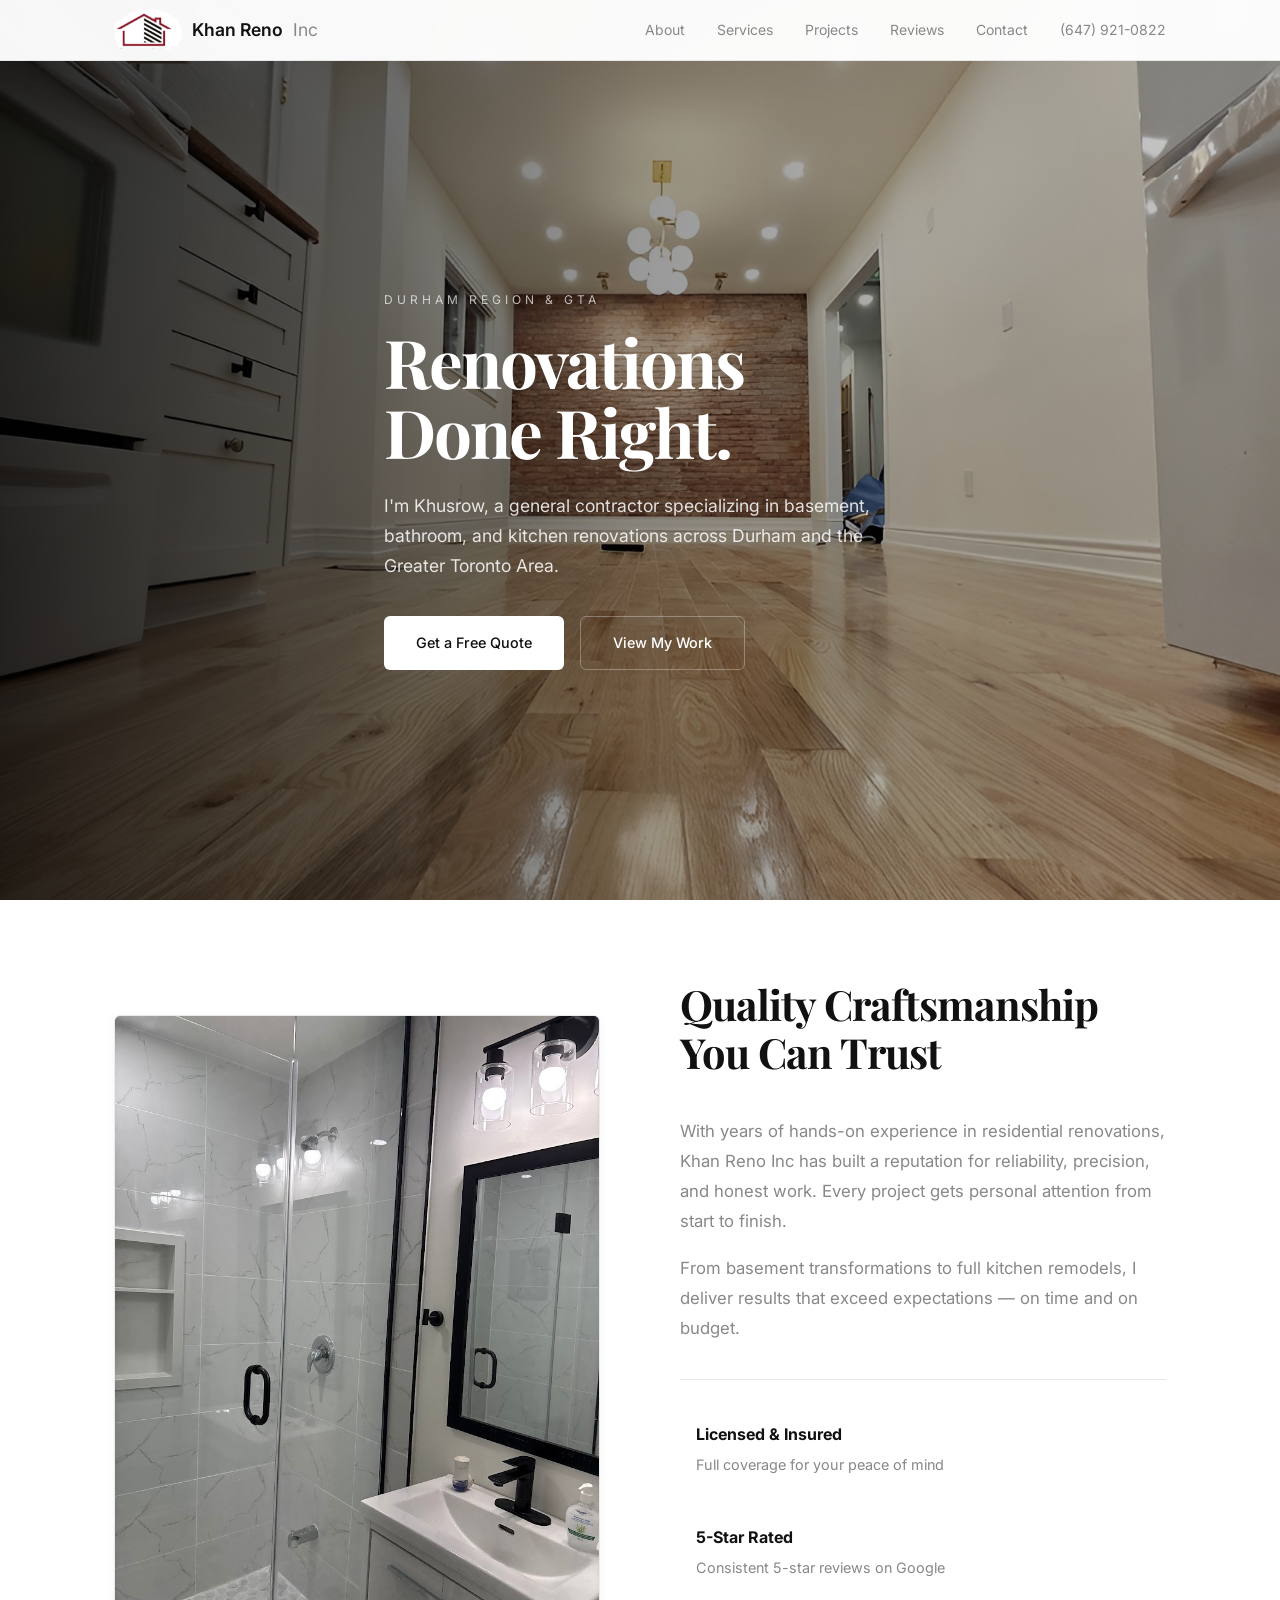
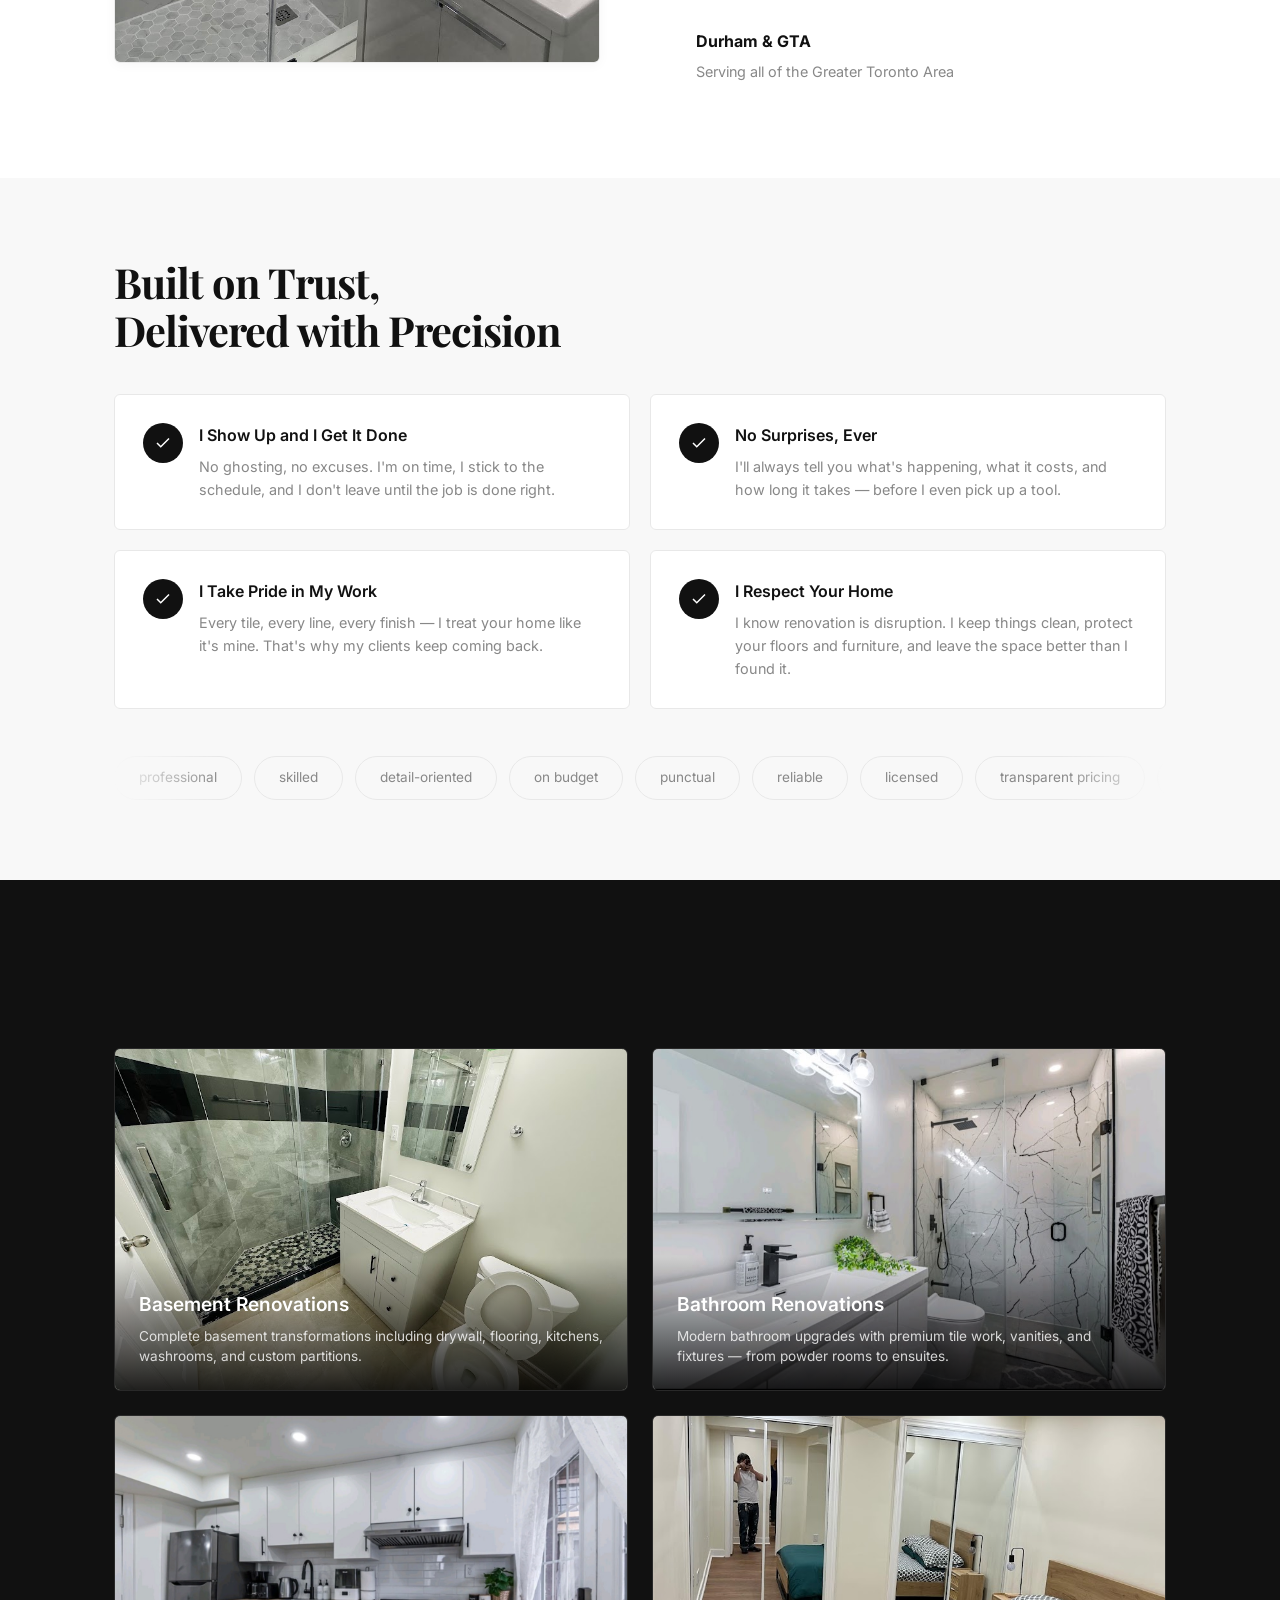
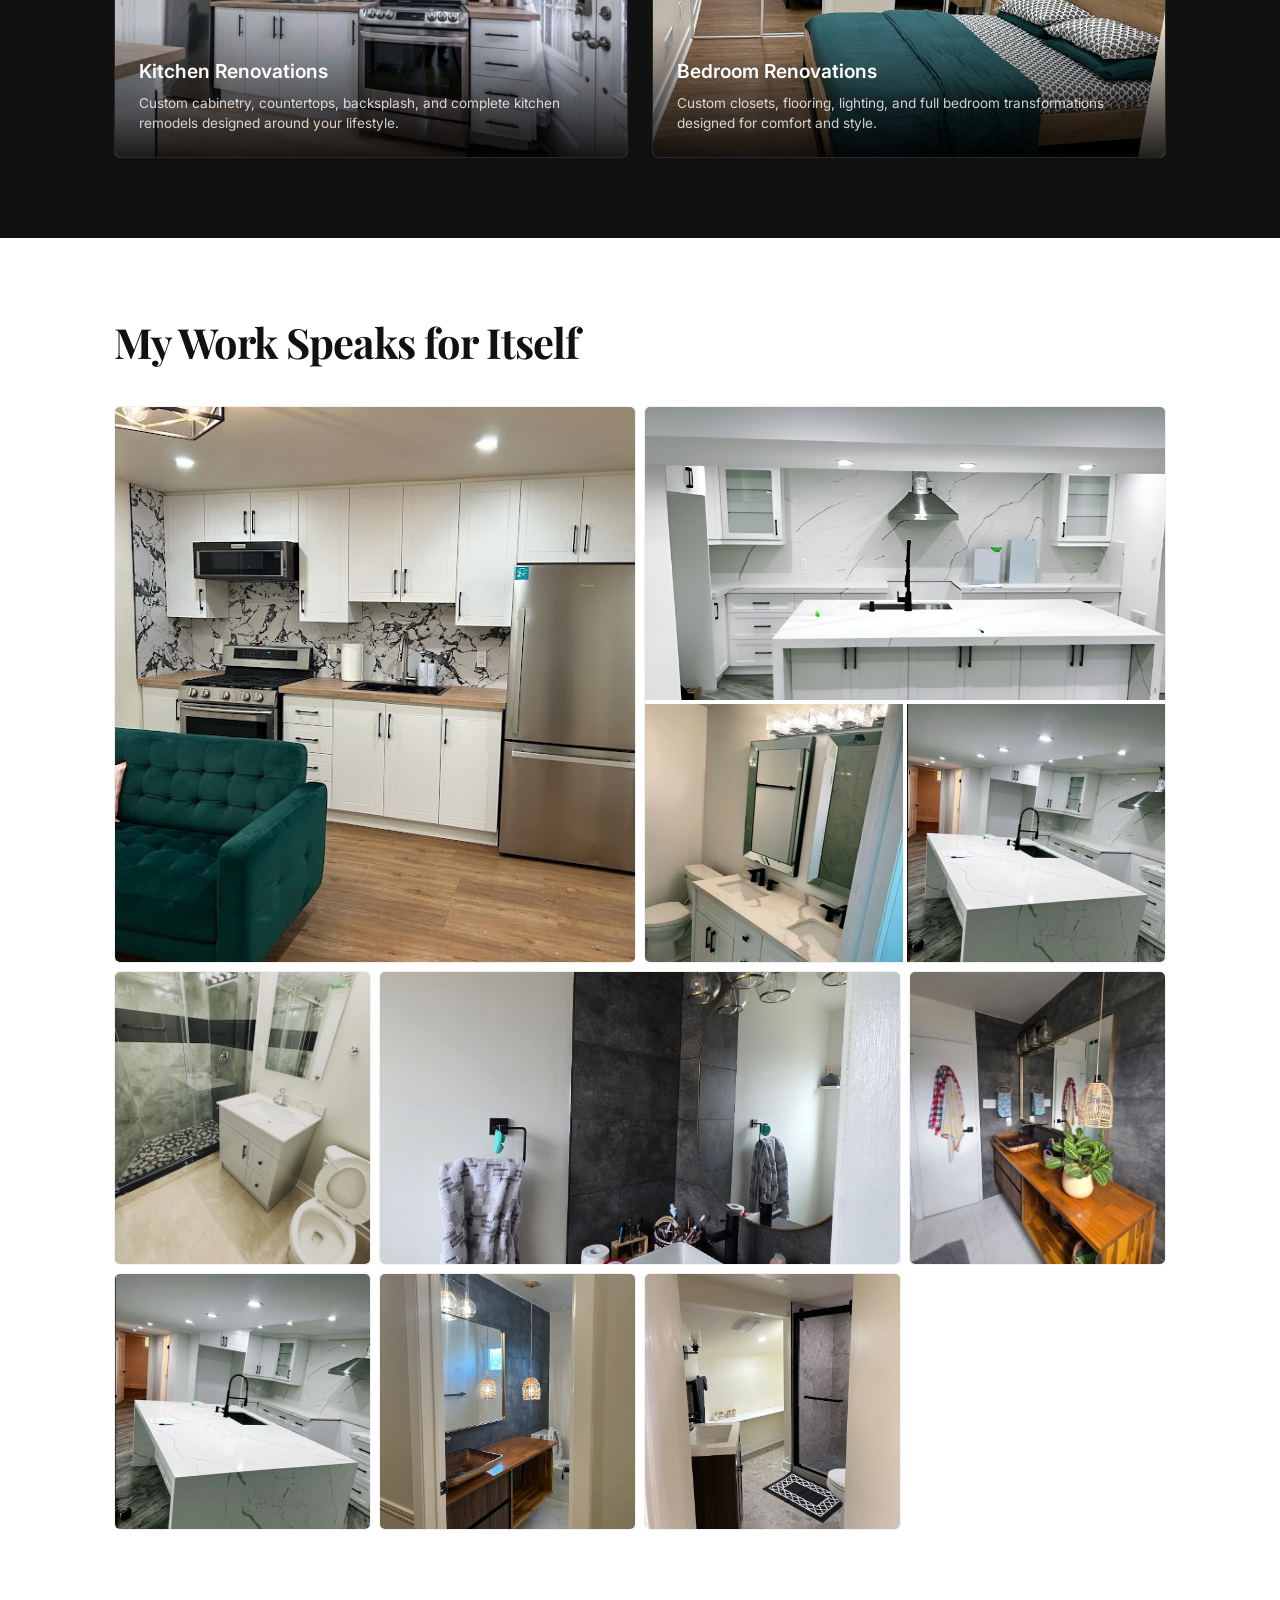
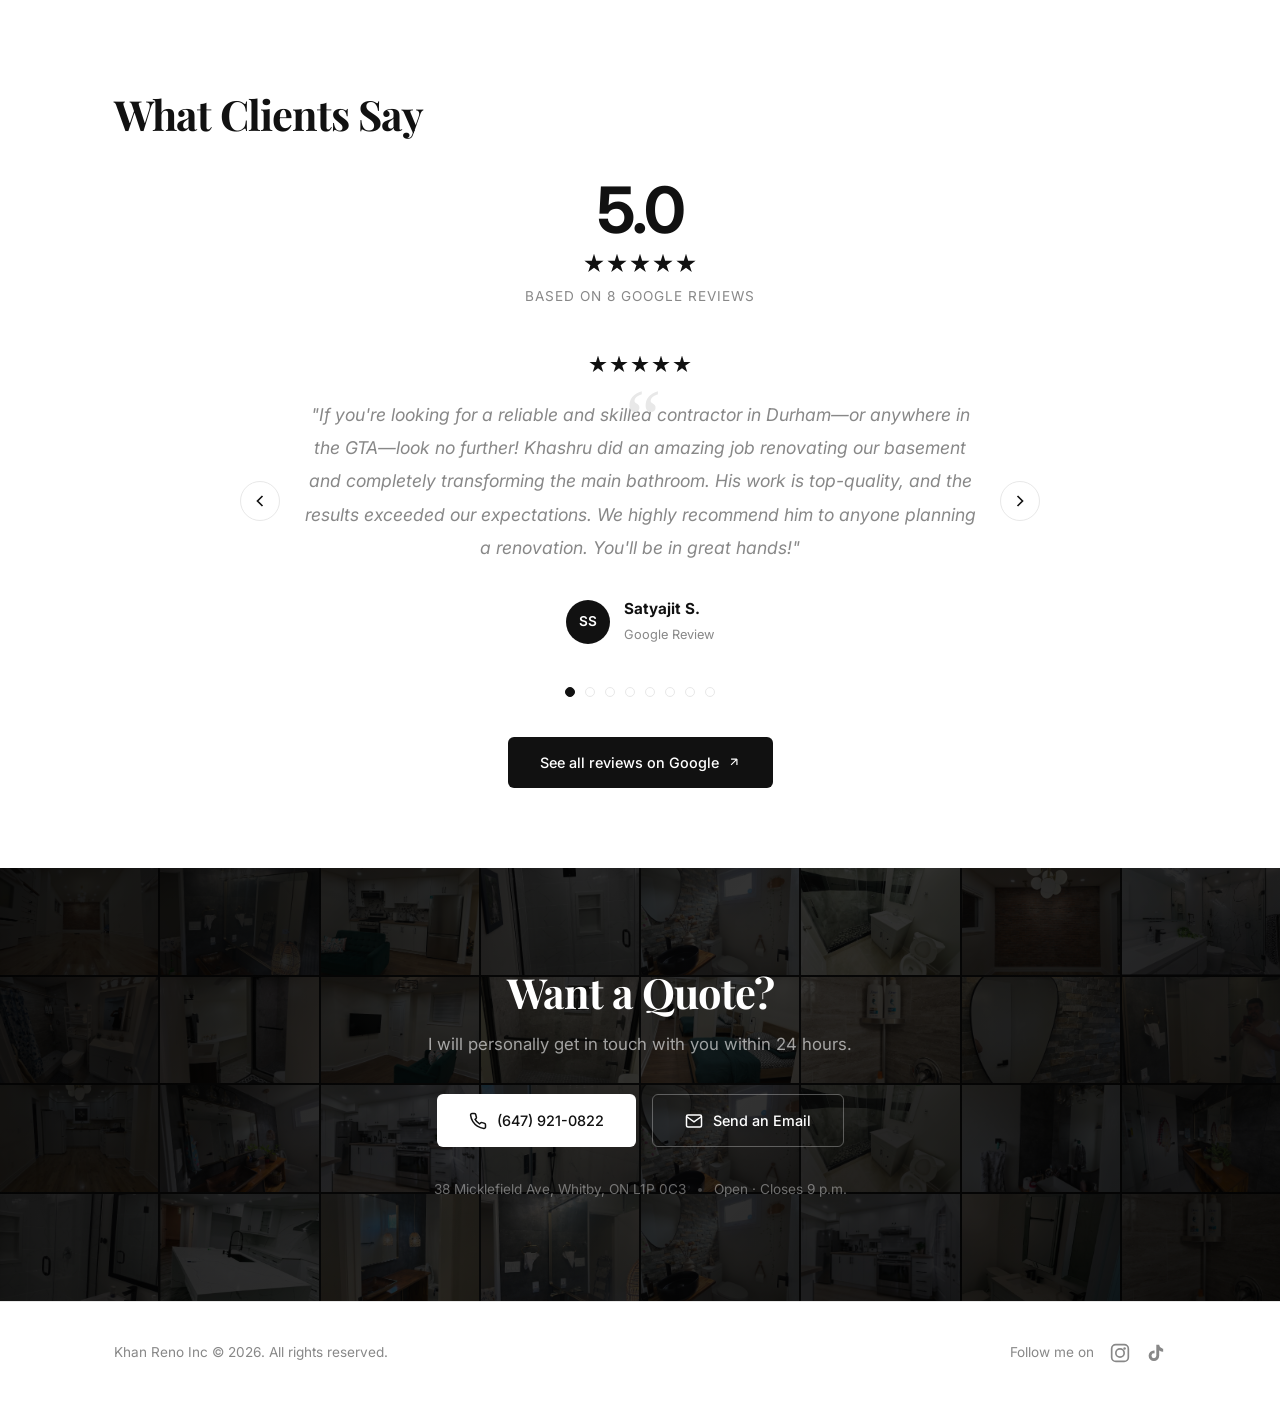
==== index.html @ 771833d0 "Fix CTA collage grid (add 32nd image) and encoding bug" ====
﻿<!DOCTYPE html>
<html lang="en">
<head>
  <meta charset="UTF-8">
  <meta name="viewport" content="width=device-width, initial-scale=1.0">
  <link rel="icon" type="image/png" href="images/favicon.png">
  <title>Khan Reno Inc | General Contractor in Whitby, Durham Region & GTA</title>
  <meta name="description" content="Khan Reno Inc — trusted general contractor in Whitby, Ontario. Kitchen, bathroom, and basement renovations across Durham Region and the Greater Toronto Area. Free estimates. Call (647) 921-0822.">
  <meta name="keywords" content="general contractor whitby, contractor durham region, kitchen renovation whitby, bathroom renovation whitby, basement renovation toronto, home renovation gta, khan reno">
  <meta name="robots" content="index, follow">
  <meta name="author" content="Khan Reno Inc">
  <meta name="geo.region" content="CA-ON">
  <meta name="geo.placename" content="Whitby">
  <meta name="geo.position" content="43.8975;-78.9419">
  <meta name="ICBM" content="43.8975, -78.9419">

  <!-- Open Graph -->
  <meta property="og:title" content="Khan Reno Inc | General Contractor in Whitby, Durham Region & GTA">
  <meta property="og:description" content="Trusted general contractor in Whitby, Ontario. Kitchen, bathroom, and basement renovations across Durham Region and the GTA.">
  <meta property="og:type" content="website">
  <meta property="og:url" content="https://lucifer2091.github.io/contractor_website/">
  <meta property="og:locale" content="en_CA">

  <!-- Twitter Card -->
  <meta name="twitter:card" content="summary_large_image">
  <meta name="twitter:title" content="Khan Reno Inc | General Contractor in Whitby, Durham Region & GTA">
  <meta name="twitter:description" content="Trusted general contractor in Whitby, Ontario. Kitchen, bathroom, and basement renovations across Durham Region and the GTA.">

  <!-- JSON-LD Structured Data -->
  <script type="application/ld+json">
  {
    "@context": "https://schema.org",
    "@type": "HomeAndConstructionBusiness",
    "name": "Khan Reno Inc",
    "description": "General contractor specializing in kitchen, bathroom, and basement renovations across Whitby, Durham Region, and the Greater Toronto Area.",
    "url": "https://lucifer2091.github.io/contractor_website/",
    "telephone": "+1-647-921-0822",
    "email": "Khanreno.generalcontractor@gmail.com",
    "address": {
      "@type": "PostalAddress",
      "streetAddress": "38 Micklefield Ave",
      "addressLocality": "Whitby",
      "addressRegion": "ON",
      "postalCode": "L1P 0C3",
      "addressCountry": "CA"
    },
    "geo": {
      "@type": "GeoCoordinates",
      "latitude": 43.8975,
      "longitude": -78.9419
    },
    "areaServed": [
      {
        "@type": "City",
        "name": "Whitby"
      },
      {
        "@type": "City",
        "name": "Durham Region"
      },
      {
        "@type": "City",
        "name": "Toronto"
      },
      {
        "@type": "City",
        "name": "Oshawa"
      },
      {
        "@type": "City",
        "name": "Ajax"
      },
      {
        "@type": "City",
        "name": "Pickering"
      },
      {
        "@type": "City",
        "name": "Clarington"
      },
      {
        "@type": "City",
        "name": "Brock"
      },
      {
        "@type": "City",
        "name": "Scugog"
      },
      {
        "@type": "City",
        "name": "Uxbridge"
      }
    ],
    "serviceType": [
      "Kitchen Renovation",
      "Bathroom Renovation",
      "Basement Renovation",
      "Bedroom Renovation",
      "General Contracting",
      "Home Renovation"
    ],
    "priceRange": "$$",
    "aggregateRating": {
      "@type": "AggregateRating",
      "ratingValue": "5",
      "reviewCount": "8"
    },
    "openingHoursSpecification": {
      "@type": "OpeningHoursSpecification",
      "dayOfWeek": ["Monday","Tuesday","Wednesday","Thursday","Friday","Saturday","Sunday"],
      "opens": "08:00",
      "closes": "20:00"
    },
    "sameAs": [
      "https://www.instagram.com/khanrenovationinc/",
      "https://www.tiktok.com/@khusrowmirzaee"
    ]
  }
  </script>

  <link rel="stylesheet" href="styles.css">
  <link rel="preconnect" href="https://fonts.googleapis.com">
  <link href="https://fonts.googleapis.com/css2?family=Inter:wght@300;400;500;600;700&family=Playfair+Display:wght@400;500;600;700&display=swap" rel="stylesheet">
</head>
<body>

  <!-- NAV -->
  <nav class="nav" id="nav">
    <div class="nav__inner">
      <a href="#" class="nav__logo"><img src="images/logo.png" alt="Khan Reno Inc" class="nav__logo-img">Khan Reno <span>Inc</span></a>
      <div class="nav__links" id="navLinks">
        <a href="#about">About</a>
        <a href="#services">Services</a>
        <a href="#projects">Projects</a>
        <a href="#reviews">Reviews</a>
        <a href="#quote">Contact</a>
        <a href="tel:+16479210822" class="nav__phone">(647) 921-0822</a>
      </div>
      <button class="nav__toggle" id="navToggle" aria-label="Menu">
        <span></span><span></span><span></span>
      </button>
    </div>
  </nav>

  <!-- HERO -->
  <header class="hero" id="hero">
    <div class="hero__overlay"></div>
    <div class="container hero__content">
      <p class="hero__tag">Durham Region & GTA</p>
      <h1>Renovations Done Right.</h1>
      <p class="hero__sub">I'm Khusrow, a general contractor specializing in basement, bathroom, and kitchen renovations across Durham and the Greater Toronto Area.</p>
      <div class="hero__actions">
        <a href="#quote" class="btn btn--light">Get a Free Quote</a>
        <a href="#projects" class="btn btn--outline-light">View My Work</a>
      </div>
    </div>
  </header>

  <!-- ABOUT -->
  <section class="section" id="about">
    <div class="container">
      <div class="about">
        <div class="about__image reveal-left">
          <img src="images/photo-26.jpg" alt="Contractor at work" loading="lazy">
        </div>
        <div class="about__text reveal-right">
          <h2 class="about__title">Quality Craftsmanship<br>You Can Trust</h2>
          <p>With years of hands-on experience in residential renovations, Khan Reno Inc has built a reputation for reliability, precision, and honest work. Every project gets personal attention from start to finish.</p>
          <p>From basement transformations to full kitchen remodels, I deliver results that exceed expectations — on time and on budget.</p>
          <div class="about__highlights">
            <div class="about__highlight reveal-right stagger-1">
              <strong>Licensed & Insured</strong>
              <span>Full coverage for your peace of mind</span>
            </div>
            <div class="about__highlight reveal-right stagger-2">
              <strong>5-Star Rated</strong>
              <span>Consistent 5-star reviews on Google</span>
            </div>
            <div class="about__highlight reveal-right stagger-3">
              <strong>Durham & GTA</strong>
              <span>Serving all of the Greater Toronto Area</span>
            </div>
          </div>
        </div>
      </div>
    </div>
  </section>

  <!-- WHY CHOOSE US -->
  <section class="section section--light">
    <div class="container">
      <h2 class="reveal">Built on Trust,<br>Delivered with Precision</h2>
      <div class="why-choose reveal">
        <div class="why-choose__grid">
          <div class="why-choose__point reveal stagger-1">
            <div class="why-choose__icon">
              <svg width="24" height="24" viewBox="0 0 24 24" fill="none" stroke="currentColor" stroke-width="2"><path d="M20 6L9 17l-5-5"/></svg>
            </div>
            <div>
              <strong>I Show Up and I Get It Done</strong>
              <p>No ghosting, no excuses. I'm on time, I stick to the schedule, and I don't leave until the job is done right.</p>
            </div>
          </div>
          <div class="why-choose__point reveal stagger-2">
            <div class="why-choose__icon">
              <svg width="24" height="24" viewBox="0 0 24 24" fill="none" stroke="currentColor" stroke-width="2"><path d="M20 6L9 17l-5-5"/></svg>
            </div>
            <div>
              <strong>No Surprises, Ever</strong>
              <p>I'll always tell you what's happening, what it costs, and how long it takes — before I even pick up a tool.</p>
            </div>
          </div>
          <div class="why-choose__point reveal stagger-3">
            <div class="why-choose__icon">
              <svg width="24" height="24" viewBox="0 0 24 24" fill="none" stroke="currentColor" stroke-width="2"><path d="M20 6L9 17l-5-5"/></svg>
            </div>
            <div>
              <strong>I Take Pride in My Work</strong>
              <p>Every tile, every line, every finish — I treat your home like it's mine. That's why my clients keep coming back.</p>
            </div>
          </div>
          <div class="why-choose__point reveal stagger-4">
            <div class="why-choose__icon">
              <svg width="24" height="24" viewBox="0 0 24 24" fill="none" stroke="currentColor" stroke-width="2"><path d="M20 6L9 17l-5-5"/></svg>
            </div>
            <div>
              <strong>I Respect Your Home</strong>
              <p>I know renovation is disruption. I keep things clean, protect your floors and furniture, and leave the space better than I found it.</p>
            </div>
          </div>
        </div>
        <div class="why-choose__tags">
          <div class="why-choose__track">
            <span class="why-choose__tag">professional</span>
            <span class="why-choose__tag">skilled</span>
            <span class="why-choose__tag">detail-oriented</span>
            <span class="why-choose__tag">on budget</span>
            <span class="why-choose__tag">punctual</span>
            <span class="why-choose__tag">reliable</span>
            <span class="why-choose__tag">licensed</span>
            <span class="why-choose__tag">transparent pricing</span>
            <span class="why-choose__tag">quality finishes</span>
            <span class="why-choose__tag">on schedule</span>
            <span class="why-choose__tag">trusted</span>
            <span class="why-choose__tag">professional</span>
            <span class="why-choose__tag">skilled</span>
            <span class="why-choose__tag">detail-oriented</span>
            <span class="why-choose__tag">on budget</span>
            <span class="why-choose__tag">punctual</span>
            <span class="why-choose__tag">reliable</span>
            <span class="why-choose__tag">licensed</span>
            <span class="why-choose__tag">transparent pricing</span>
            <span class="why-choose__tag">quality finishes</span>
            <span class="why-choose__tag">on schedule</span>
            <span class="why-choose__tag">trusted</span>
          </div>
        </div>
      </div>
    </div>
  </section>

  <!-- SERVICES -->
  <section class="section section--dark" id="services">
    <div class="container">
      <h2 class="light reveal-up">What I Do</h2>
      <div class="services">
        <div class="service reveal stagger-1">
          <img src="images/photo-6.jpg" alt="Basement renovation" loading="lazy">
          <div class="service__content">
            <h3>Basement Renovations</h3>
            <p>Complete basement transformations including drywall, flooring, kitchens, washrooms, and custom partitions.</p>
          </div>
        </div>
        <div class="service reveal stagger-2">
          <img src="images/photo-8.jpg" alt="Bathroom renovation" loading="lazy">
          <div class="service__content">
            <h3>Bathroom Renovations</h3>
            <p>Modern bathroom upgrades with premium tile work, vanities, and fixtures — from powder rooms to ensuites.</p>
          </div>
        </div>
        <div class="service reveal stagger-3">
            <img src="images/kitchen.jpg" alt="Kitchen renovation" loading="lazy">
          <div class="service__content">
            <h3>Kitchen Renovations</h3>
            <p>Custom cabinetry, countertops, backsplash, and complete kitchen remodels designed around your lifestyle.</p>
          </div>
        </div>
        <div class="service reveal stagger-4">
          <img src="images/photo-13.jpg" alt="Bedroom renovation" loading="lazy">
          <div class="service__content">
            <h3>Bedroom Renovations</h3>
            <p>Custom closets, flooring, lighting, and full bedroom transformations designed for comfort and style.</p>
          </div>
        </div>
      </div>
    </div>
  </section>

  <!-- PROJECTS -->
  <section class="section" id="projects">
    <div class="container">
      <h2 class="reveal">My Work Speaks for Itself</h2>
      <div class="gallery">
        <div class="gallery__item gallery__item--wide">
          <img src="images/photo-3.jpg" alt="Basement Kitchen" loading="lazy">
          <div class="gallery__caption"><strong>Basement Kitchen</strong><span>Khan Reno Inc</span></div>
        </div>
        <div class="gallery__item gallery__item--group">
          <div class="gallery__group-grid gallery__group-grid--3">
            <img src="images/basement-reno-4.jpg" alt="Basement Kitchen" loading="lazy">
            <img src="images/basement-reno-1.jpg" alt="Basement Bathroom" loading="lazy">
            <img src="images/basement-reno-2.jpg" alt="Basement Kitchen Island" loading="lazy">
          </div>
          <div class="gallery__caption"><strong>Full Basement Renovation</strong><span>Khan Reno Inc</span></div>
        </div>
        <div class="gallery__item">
          <img src="images/photo-22.jpg" alt="Basement Living Room" loading="lazy">
          <div class="gallery__caption"><strong>Basement Living Room</strong><span>Khan Reno Inc</span></div>
        </div>
        <div class="gallery__item gallery__item--wide">
          <img src="images/photo-23.jpg" alt="Bathroom Shower" loading="lazy">
          <div class="gallery__caption"><strong>Bathroom Shower</strong><span>Khan Reno Inc</span></div>
        </div>
        <div class="gallery__item">
          <img src="images/photo-24.jpg" alt="Shower Detail" loading="lazy">
          <div class="gallery__caption"><strong>Shower Detail</strong><span>Khan Reno Inc</span></div>
        </div>
        <div class="gallery__item">
          <img src="images/photo-28.jpg" alt="Bathroom Vanity" loading="lazy">
          <div class="gallery__caption"><strong>Bathroom Vanity</strong><span>Khan Reno Inc</span></div>
        </div>
        <div class="gallery__item">
          <img src="images/photo-30.jpg" alt="Bathroom" loading="lazy">
          <div class="gallery__caption"><strong>Bathroom</strong><span>Khan Reno Inc</span></div>
        </div>
        <div class="gallery__item">
          <img src="images/photo-10.jpg" alt="Shower" loading="lazy">
          <div class="gallery__caption"><strong>Shower</strong><span>Khan Reno Inc</span></div>
        </div>
      </div>
    </div>
  </section>

  <!-- REVIEWS -->
  <section class="section" id="reviews">
    <div class="container">
      <h2 class="reveal">What Clients Say</h2>
      <div class="reviews-summary">
        <div class="reviews-summary__score">
          <strong>5.0</strong>
          <div class="stars">
            <span class="star filled"></span>
            <span class="star filled"></span>
            <span class="star filled"></span>
            <span class="star filled"></span>
            <span class="star filled"></span>
          </div>
          <span>Based on 8 Google reviews</span>
        </div>
      </div>
      <div class="testimonials__wrapper">
        <button class="testimonials__arrow" id="prevBtn" aria-label="Previous review">
          <svg width="20" height="20" viewBox="0 0 24 24" fill="none" stroke="currentColor" stroke-width="2"><path d="M15 18l-6-6 6-6"/></svg>
        </button>
        <div class="testimonials" id="testimonialSlider">
        <div class="testimonial active">
          <div class="testimonial__stars">
            <span class="star filled"></span><span class="star filled"></span><span class="star filled"></span><span class="star filled"></span><span class="star filled"></span>
          </div>
          <blockquote>"If you're looking for a reliable and skilled contractor in Durham—or anywhere in the GTA—look no further! Khashru did an amazing job renovating our basement and completely transforming the main bathroom. His work is top-quality, and the results exceeded our expectations. We highly recommend him to anyone planning a renovation. You'll be in great hands!"</blockquote>
          <div class="testimonial__author">
            <div class="testimonial__avatar">SS</div>
            <div>
              <strong>Satyajit S.</strong>
              <span>Google Review</span>
            </div>
          </div>
        </div>
        <div class="testimonial">
          <div class="testimonial__stars">
            <span class="star filled"></span><span class="star filled"></span><span class="star filled"></span><span class="star filled"></span><span class="star filled"></span>
          </div>
          <blockquote>"I had the pleasure of working with Khan Reno and I can confidently say that his skills and professionalism set him apart. His ability to visualize the final outcome even before the first brick is laid is remarkable—turning ideas into reality with precision. His time management is impeccable, ensuring that every phase of the project stays on track without delays."</blockquote>
          <div class="testimonial__author">
            <div class="testimonial__avatar">&#10003;</div>
            <div>
              <strong>Verified Customer Review from Google</strong>
              <span>Google Review</span>
            </div>
          </div>
        </div>
        <div class="testimonial">
          <div class="testimonial__stars">
            <span class="star filled"></span><span class="star filled"></span><span class="star filled"></span><span class="star filled"></span><span class="star filled"></span>
          </div>
          <blockquote>"I have known Mr. Khan for over three years, and he has recently completed renovating my third property. I cannot say enough good words about him. Mr. Khan is an exceptionally honest and dedicated worker who consistently gives 110% for his clients. He always prioritizes his clients' welfare and needs over his own personal gain."</blockquote>
          <div class="testimonial__author">
            <div class="testimonial__avatar">TZ</div>
            <div>
              <strong>Tanzeeb Z.</strong>
              <span>Google Review</span>
            </div>
          </div>
        </div>
        <div class="testimonial">
          <div class="testimonial__stars">
            <span class="star filled"></span><span class="star filled"></span><span class="star filled"></span><span class="star filled"></span><span class="star filled"></span>
          </div>
          <blockquote>"Khan Reno Inc. did an exceptional job upgrading our basement kitchen and washroom. Khan was incredibly professional, punctual, and reliable throughout the entire process. He completed the work on time, and his attention to detail was impressive. The quality of the finishes exceeded our expectations."</blockquote>
          <div class="testimonial__author">
            <div class="testimonial__avatar">MT</div>
            <div>
              <strong>Maisha T.</strong>
              <span>Google Review</span>
            </div>
          </div>
        </div>
        <div class="testimonial">
          <div class="testimonial__stars">
            <span class="star filled"></span><span class="star filled"></span><span class="star filled"></span><span class="star filled"></span><span class="star filled"></span>
          </div>
          <blockquote>"I highly recommend Mr. Khan! He did a fantastic job renovating my basement, including new drywall, smart partitions to create distinct spaces, a brand new washroom with beautiful tile work, a cool looking new kitchen, and a brand new vinyl floor. The best thing about him is he is super friendly, listened to all my ideas."</blockquote>
          <div class="testimonial__author">
            <div class="testimonial__avatar">DM</div>
            <div>
              <strong>Deen M.</strong>
              <span>Google Review</span>
            </div>
          </div>
        </div>
        <div class="testimonial">
          <div class="testimonial__stars">
            <span class="star filled"></span><span class="star filled"></span><span class="star filled"></span><span class="star filled"></span><span class="star filled"></span>
          </div>
          <blockquote>"I recently hired Khan Reno Inc to renovate my basement floor and bathroom, and I couldn't be more pleased with the results. From start to finish, the entire process was smooth, professional, and exceeded my expectations. The team was punctual, respectful, and incredibly skilled."</blockquote>
          <div class="testimonial__author">
            <div class="testimonial__avatar">&#10003;</div>
            <div>
              <strong>Verified Customer Review from Google</strong>
              <span>Google Review</span>
            </div>
          </div>
        </div>
        <div class="testimonial">
          <div class="testimonial__stars">
            <span class="star filled"></span><span class="star filled"></span><span class="star filled"></span><span class="star filled"></span><span class="star filled"></span>
          </div>
          <blockquote>"Absolutely thrilled with my basement renovation! Mr. Khan and the team delivered amazing, high-quality work and exceeded all expectations. The entire process was hassle-free from start to finish—they even went above and beyond what was originally committed. Highly recommend!"</blockquote>
          <div class="testimonial__author">
            <div class="testimonial__avatar">AR</div>
            <div>
              <strong>Amit R.</strong>
              <span>Google Review</span>
            </div>
          </div>
        </div>
        <div class="testimonial">
          <div class="testimonial__stars">
            <span class="star filled"></span><span class="star filled"></span><span class="star filled"></span><span class="star filled"></span><span class="star filled"></span>
          </div>
          <blockquote>"He is a reliable contractor who keeps his promise. Very cooperative. Highly recommended."</blockquote>
          <div class="testimonial__author">
            <div class="testimonial__avatar">&#10003;</div>
            <div>
              <strong>Verified Customer Review from Google</strong>
              <span>Google Review</span>
            </div>
          </div>
        </div>
        </div>
        <button class="testimonials__arrow testimonials__arrow--next" id="nextBtn" aria-label="Next review">
          <svg width="20" height="20" viewBox="0 0 24 24" fill="none" stroke="currentColor" stroke-width="2"><path d="M9 18l6-6-6-6"/></svg>
        </button>
      </div>
      <div class="dots" id="testimonialDots">
        <button class="dot active" data-index="0"></button>
        <button class="dot" data-index="1"></button>
        <button class="dot" data-index="2"></button>
        <button class="dot" data-index="3"></button>
        <button class="dot" data-index="4"></button>
        <button class="dot" data-index="5"></button>
        <button class="dot" data-index="6"></button>
        <button class="dot" data-index="7"></button>
      </div>
      </div>
      <div class="reviews-cta">
        <a href="https://maps.app.goo.gl/CTqTfmBW45qXv6X26" target="_blank" rel="noopener" class="btn btn--dark">See all reviews on Google
          <svg width="14" height="14" viewBox="0 0 24 24" fill="none" stroke="currentColor" stroke-width="2"><path d="M7 17L17 7M17 7H7M17 7v10"/></svg>
        </a>
      </div>
    </div>
  </section>


  <!-- CTA -->
  <section class="section cta-section" id="quote">
    <div class="cta-collage">
      <img src="images/photo-1.jpg" alt="">
      <img src="images/photo-2.jpg" alt="">
      <img src="images/photo-3.jpg" alt="">
      <img src="images/photo-4.jpg" alt="">
      <img src="images/photo-5.jpg" alt="">
      <img src="images/photo-6.jpg" alt="">
      <img src="images/photo-7.jpg" alt="">
      <img src="images/photo-8.jpg" alt="">
      <img src="images/photo-9.jpg" alt="">
      <img src="images/photo-10.jpg" alt="">
      <img src="images/photo-11.jpg" alt="">
      <img src="images/photo-12.jpg" alt="">
      <img src="images/photo-13.jpg" alt="">
      <img src="images/photo-14.jpg" alt="">
      <img src="images/photo-15.jpg" alt="">
      <img src="images/photo-16.jpg" alt="">
      <img src="images/photo-17.jpg" alt="">
      <img src="images/photo-18.jpg" alt="">
      <img src="images/photo-19.jpg" alt="">
      <img src="images/photo-20.jpg" alt="">
      <img src="images/photo-21.jpg" alt="">
      <img src="images/photo-22.jpg" alt="">
      <img src="images/photo-23.jpg" alt="">
      <img src="images/photo-24.jpg" alt="">
      <img src="images/photo-26.jpg" alt="">
      <img src="images/photo-28.jpg" alt="">
      <img src="images/photo-30.jpg" alt="">
      <img src="images/photo-31.jpg" alt="">
      <img src="images/bedroom.jpg" alt="">
      <img src="images/kitchen.jpg" alt="">
      <img src="images/basement-reno-1.jpg" alt="">
      <img src="images/photo-14.jpg" alt="">
    </div>
    <div class="cta-overlay"></div>
    <div class="container cta-content">
      <h2 class="light reveal">Want a Quote?</h2>
      <p class="cta__sub reveal stagger-1">I will personally get in touch with you within 24 hours.</p>
      <div class="cta__actions reveal stagger-2">
        <a href="tel:+16479210822" class="btn btn--light">
          <svg width="18" height="18" viewBox="0 0 24 24" fill="none" stroke="currentColor" stroke-width="2"><path d="M22 16.92v3a2 2 0 01-2.18 2 19.79 19.79 0 01-8.63-3.07 19.5 19.5 0 01-6-6 19.79 19.79 0 01-3.07-8.67A2 2 0 014.11 2h3a2 2 0 012 1.72c.127.96.361 1.903.7 2.81a2 2 0 01-.45 2.11L8.09 9.91a16 16 0 006 6l1.27-1.27a2 2 0 012.11-.45c.907.339 1.85.573 2.81.7A2 2 0 0122 16.92z"/></svg>
          (647) 921-0822
        </a>
        <a href="https://mail.google.com/mail/?view=cm&fs=1&to=Khanreno.generalcontractor@gmail.com&su=Quote%20Request%20-%20Khan%20Reno%20Inc" target="_blank" rel="noopener" class="btn btn--outline-light">
          <svg width="18" height="18" viewBox="0 0 24 24" fill="none" stroke="currentColor" stroke-width="2"><path d="M4 4h16c1.1 0 2 .9 2 2v12c0 1.1-.9 2-2 2H4c-1.1 0-2-.9-2-2V6c0-1.1.9-2 2-2z"/><polyline points="22,6 12,13 2,6"/></svg>
          Send an Email
        </a>
      </div>
      <div class="cta__info reveal stagger-3">
        <span>38 Micklefield Ave, Whitby, ON L1P 0C3</span>
        <span class="cta__dot"></span>
        <span>Open · Closes 9 p.m.</span>
      </div>
    </div>
  </section>

  <!-- FOOTER -->
  <footer class="footer">
    <div class="container footer__inner">
      <span>Khan Reno Inc &copy; 2026. All rights reserved.</span>
      <div class="footer__social">
        <span>Follow me on</span>
        <a href="https://www.instagram.com/khanrenovationinc/" target="_blank" rel="noopener" aria-label="Instagram">
          <svg width="20" height="20" viewBox="0 0 24 24" fill="none" stroke="currentColor" stroke-width="2" stroke-linecap="round" stroke-linejoin="round"><rect x="2" y="2" width="20" height="20" rx="5"/><circle cx="12" cy="12" r="5"/><circle cx="17.5" cy="6.5" r="1.5" fill="currentColor" stroke="none"/></svg>
        </a>
        <a href="https://www.tiktok.com/@khusrowmirzaee" target="_blank" rel="noopener" aria-label="TikTok">
          <svg width="20" height="20" viewBox="0 0 24 24" fill="currentColor"><path d="M19.59 6.69a4.83 4.83 0 01-3.77-4.25V2h-3.45v13.67a2.89 2.89 0 01-2.88 2.5 2.89 2.89 0 01-2.89-2.89 2.89 2.89 0 012.89-2.89c.28 0 .54.04.79.1v-3.5a6.37 6.37 0 00-.79-.05A6.34 6.34 0 003.15 15.2a6.34 6.34 0 006.34 6.34 6.34 6.34 0 006.34-6.34V8.94a8.28 8.28 0 004.76 1.5V7a4.85 4.85 0 01-1-.31z"/></svg>
        </a>
      </div>
    </div>
  </footer>

  <script src="script.js"></script>
</body>
</html>
---- styles.css ----
﻿/* Reset */
*, *::before, *::after {
  margin: 0;
  padding: 0;
  box-sizing: border-box;
}

:root {
  --black: #111;
  --gray: #888;
  --light: #f8f8f8;
  --dark: #111;
  --border: #e8e8e8;
  --white: #fff;
  --radius: 6px;
  --transition: 0.5s cubic-bezier(0.25, 0.46, 0.45, 0.94);
  --ease-out-expo: cubic-bezier(0.25, 0.46, 0.45, 0.94);
}

html { scroll-behavior: smooth; }

body {
  font-family: 'Inter', -apple-system, sans-serif;
  color: var(--black);
  line-height: 1.6;
  background: var(--white);
  overflow-x: hidden;
  -webkit-font-smoothing: antialiased;
}

/* Page load */
body::before {
  content: '';
  position: fixed;
  inset: 0;
  background: var(--black);
  z-index: 9999;
  animation: pageLoad 0.6s ease-out forwards;
}

@keyframes pageLoad {
  0% { clip-path: inset(0 0 0 0); }
  100% { clip-path: inset(0 0 100% 0); }
}

/* Scroll reveal */
.reveal {
  opacity: 0;
  transform: translateY(40px) scale(0.98);
  transition: opacity 0.9s cubic-bezier(0.16, 1, 0.3, 1), transform 0.9s cubic-bezier(0.16, 1, 0.3, 1);
  will-change: opacity, transform;
}

.reveal.visible {
  opacity: 1;
  transform: translateY(0) scale(1);
}

.reveal-left {
  opacity: 0;
  transform: translateX(-60px) scale(0.96);
  transition: opacity 0.9s cubic-bezier(0.16, 1, 0.3, 1), transform 0.9s cubic-bezier(0.16, 1, 0.3, 1);
  will-change: opacity, transform;
}

.reveal-left.visible {
  opacity: 1;
  transform: translateX(0) scale(1);
}

.reveal-right {
  opacity: 0;
  transform: translateX(60px) scale(0.96);
  transition: opacity 0.9s cubic-bezier(0.16, 1, 0.3, 1), transform 0.9s cubic-bezier(0.16, 1, 0.3, 1);
  will-change: opacity, transform;
}

.reveal-right.visible {
  opacity: 1;
  transform: translateX(0) scale(1);
}

.reveal-up {
  opacity: 0;
  transform: translateY(60px);
  transition: opacity 1s cubic-bezier(0.16, 1, 0.3, 1), transform 1s cubic-bezier(0.16, 1, 0.3, 1);
  will-change: opacity, transform;
}

.reveal-up.visible {
  opacity: 1;
  transform: translateY(0);
}

.stagger-1 { transition-delay: 0.05s; }
.stagger-2 { transition-delay: 0.12s; }
.stagger-3 { transition-delay: 0.2s; }
.stagger-4 { transition-delay: 0.3s; }
.stagger-5 { transition-delay: 0.4s; }
.stagger-6 { transition-delay: 0.5s; }

img { max-width: 100%; height: auto; display: block; }

.container {
  max-width: 1100px;
  margin: 0 auto;
  padding: 0 24px;
}

/* Nav */
.nav {
  position: fixed;
  top: 0;
  left: 0;
  right: 0;
  z-index: 100;
  background: rgba(255,255,255,0.97);
  backdrop-filter: blur(16px);
  border-bottom: 1px solid var(--border);
  transition: transform var(--transition);
}

.nav.hidden { transform: translateY(-100%); }

.nav__inner {
  max-width: 1100px;
  margin: 0 auto;
  padding: 0 24px;
  display: flex;
  align-items: center;
  justify-content: space-between;
  height: 60px;
}

.nav__logo {
  font-weight: 600;
  font-size: 1.1rem;
  color: var(--black);
  text-decoration: none;
  display: flex;
  align-items: center;
  gap: 10px;
  perspective: 600px;
}

.nav__logo-img {
  height: 40px;
  width: auto;
  display: block;
  margin-top: -2px;
  transition: transform 0.5s ease;
}

.nav__logo:hover .nav__logo-img {
  transform: rotateY(360deg);
}

.nav__logo span { color: var(--gray); font-weight: 400; }

.nav__links {
  display: flex;
  gap: 32px;
}

.nav__links a {
  text-decoration: none;
  color: var(--gray);
  font-size: 0.875rem;
  font-weight: 400;
  transition: color 0.3s ease;
  position: relative;
  padding: 4px 0;
}

.nav__links a::after {
  content: '';
  position: absolute;
  bottom: 0;
  left: 0;
  width: 0;
  height: 1px;
  background: var(--black);
  transition: width 0.3s ease;
}

.nav__links a:hover { color: var(--black); }
.nav__links a:hover::after { width: 100%; }

.nav__toggle {
  display: none;
  flex-direction: column;
  gap: 5px;
  background: none;
  border: none;
  cursor: pointer;
  padding: 4px;
}

.nav__toggle span {
  display: block;
  width: 22px;
  height: 2px;
  background: var(--black);
  border-radius: 1px;
  transition: var(--transition);
  transform-origin: center;
}

/* Hero */
.hero {
  position: relative;
  min-height: 100vh;
  display: flex;
  align-items: center;
  padding-top: 60px;
  overflow: hidden;
  background: var(--dark);
}

.hero::before {
  content: '';
  position: absolute;
  inset: 0;
  background-image: url('images/hero-bg.jpg');
  background-size: cover;
  background-position: center;
  animation: heroZoom 20s ease-in-out infinite alternate;
  z-index: 0;
}

@keyframes heroZoom {
  0% { transform: scale(1); }
  100% { transform: scale(1.05); }
}

.hero__overlay {
  position: absolute;
  inset: 0;
  background: linear-gradient(to right, rgba(0,0,0,0.8) 0%, rgba(0,0,0,0.4) 50%, rgba(0,0,0,0.2) 100%);
  z-index: 1;
}

.hero__content {
  position: relative;
  z-index: 2;
  color: var(--white);
  max-width: 560px;
}

.hero__tag {
  font-size: 0.75rem;
  text-transform: uppercase;
  letter-spacing: 4px;
  opacity: 0;
  animation: heroTag 0.8s 0.3s ease-out forwards;
  margin-bottom: 16px;
}

@keyframes heroTag {
  from { opacity: 0; transform: translateY(12px); }
  to { opacity: 0.7; transform: translateY(0); }
}

.hero h1 {
  font-size: 4.2rem;
  font-weight: 700;
  line-height: 1.05;
  letter-spacing: -2px;
  margin-bottom: 24px;
  opacity: 0;
  animation: heroTitle 0.8s 0.4s ease-out forwards;
  font-family: 'Playfair Display', serif;
}

@keyframes heroTitle {
  from { opacity: 0; transform: translateY(16px); }
  to { opacity: 1; transform: translateY(0); }
}

.hero__sub {
  font-size: 1.1rem;
  opacity: 0;
  margin-bottom: 36px;
  line-height: 1.7;
  animation: heroSub 0.8s 0.5s ease-out forwards;
}

@keyframes heroSub {
  from { opacity: 0; transform: translateY(12px); }
  to { opacity: 0.85; transform: translateY(0); }
}

.hero__actions {
  display: flex;
  gap: 16px;
  opacity: 0;
  animation: heroActions 0.8s 0.6s ease-out forwards;
}

@keyframes heroActions {
  from { opacity: 0; transform: translateY(12px); }
  to { opacity: 1; transform: translateY(0); }
}

/* Buttons */
.btn {
  display: inline-flex;
  align-items: center;
  justify-content: center;
  padding: 14px 32px;
  border-radius: var(--radius);
  font-size: 0.9rem;
  font-weight: 500;
  text-decoration: none;
  cursor: pointer;
  border: none;
  transition: all 0.3s ease;
  font-family: inherit;
}

.btn--dark {
  background: var(--black);
  color: var(--white);
}

.btn--dark:hover {
  background: #333;
}

.btn--light {
  background: var(--white);
  color: var(--black);
}

.btn--light:hover {
  background: #f0f0f0;
}

.btn--outline-light {
  background: transparent;
  color: var(--white);
  border: 1px solid rgba(255,255,255,0.3);
}

.btn--outline-light:hover {
  border-color: rgba(255,255,255,0.7);
  background: rgba(255,255,255,0.05);
}

/* Sections */
.section {
  padding: 80px 0;
  position: relative;
}

.section--light { background: var(--light); }
.section--dark { background: var(--dark); color: var(--white); }

/* Why Choose Us */
.why-choose {
  margin-top: 16px;
}

.why-choose__grid {
  display: grid;
  grid-template-columns: 1fr 1fr;
  gap: 20px;
  margin-bottom: 48px;
}

.why-choose__point {
  display: flex;
  gap: 16px;
  padding: 28px;
  background: var(--white);
  border-radius: var(--radius);
  border: 1px solid var(--border);
  transition: border-color 0.3s ease;
}

.why-choose__point:hover {
  border-color: #ccc;
}

.why-choose__icon {
  flex-shrink: 0;
  width: 40px;
  height: 40px;
  border-radius: 50%;
  background: var(--black);
  color: var(--white);
  display: flex;
  align-items: center;
  justify-content: center;
}

.why-choose__icon svg {
  width: 18px;
  height: 18px;
}

.why-choose__point strong {
  display: block;
  font-size: 1rem;
  font-weight: 600;
  margin-bottom: 6px;
}

.why-choose__point p {
  font-size: 0.9rem;
  color: var(--gray);
  margin: 0;
  line-height: 1.6;
}

.why-choose__tags {
  overflow: hidden;
  mask-image: linear-gradient(to right, transparent, black 10%, black 90%, transparent);
  -webkit-mask-image: linear-gradient(to right, transparent, black 10%, black 90%, transparent);
}

.why-choose__track {
  display: flex;
  gap: 12px;
  width: max-content;
  animation: tagScroll 18s linear infinite;
}

@keyframes tagScroll {
  0% { transform: translateX(0); }
  100% { transform: translateX(-50%); }
}

.why-choose__tag {
  padding: 10px 24px;
  background: transparent;
  border-radius: 100px;
  font-size: 0.85rem;
  color: var(--gray);
  border: 1px solid var(--border);
  transition: all 0.3s ease;
}

.why-choose__tag:hover {
  border-color: var(--black);
  color: var(--black);
}

.section__sub {
  color: var(--gray);
  margin-top: -8px;
  margin-bottom: 56px;
}

.label {
  display: inline-block;
  font-size: 0.75rem;
  text-transform: uppercase;
  letter-spacing: 3px;
  color: var(--gray);
  margin-bottom: 16px;
}

.label--light { color: rgba(255,255,255,0.5); }

h2 {
  font-size: 2.6rem;
  font-weight: 700;
  letter-spacing: -1px;
  margin-bottom: 40px;
  line-height: 1.15;
  font-family: 'Playfair Display', serif;
}

h2.light { color: var(--white); }

/* About */
.about {
  display: grid;
  grid-template-columns: 1fr 1fr;
  gap: 80px;
  align-items: center;
}

.about__image { position: relative; }

.about__image img {
  width: 100%;
  aspect-ratio: 3/4;
  object-fit: cover;
  border-radius: var(--radius);
  border: 1px solid rgba(0,0,0,0.08);
  box-shadow: 0 2px 12px rgba(0,0,0,0.04);
}

.about__text p {
  color: var(--gray);
  margin-bottom: 16px;
  font-size: 1.05rem;
  line-height: 1.8;
}

.about__highlights {
  display: flex;
  flex-direction: column;
  gap: 20px;
  margin-top: 36px;
  padding-top: 28px;
  border-top: 1px solid var(--border);
}

.about__highlight {
  padding: 14px 16px;
}

.about__highlight strong {
  display: block;
  font-size: 1rem;
  margin-bottom: 4px;
}

.about__highlight span {
  font-size: 0.9rem;
  color: var(--gray);
}

/* Services */
.services {
  display: grid;
  grid-template-columns: repeat(2, 1fr);
  gap: 24px;
}

.service {
  border-radius: var(--radius);
  overflow: hidden;
  position: relative;
  border: 1px solid rgba(255,255,255,0.1);
}

.service img {
  width: 100%;
  aspect-ratio: 3/2;
  object-fit: cover;
  transition: transform 0.5s ease;
}

.service:hover img { transform: scale(1.02); }

.service__content {
  position: absolute;
  bottom: 0;
  left: 0;
  right: 0;
  padding: 32px 24px 24px;
  background: linear-gradient(transparent, rgba(0,0,0,0.85));
  color: var(--white);
}

.service__content h3 {
  font-size: 1.2rem;
  font-weight: 600;
  margin-bottom: 6px;
}

.service__content p {
  font-size: 0.85rem;
  opacity: 0.8;
  line-height: 1.5;
}

/* Gallery */
.gallery {
  display: grid;
  grid-template-columns: repeat(4, 1fr);
  gap: 8px;
}

.gallery__item {
  position: relative;
  border-radius: var(--radius);
  overflow: hidden;
  cursor: pointer;
  border: 1px solid rgba(0,0,0,0.06);
}

.gallery__item::before {
  content: '';
  position: absolute;
  inset: 0;
  background: rgba(0,0,0,0);
  transition: background 0.4s ease;
  z-index: 1;
  pointer-events: none;
}

.gallery__item:hover::before {
  background: rgba(0,0,0,0.05);
}

.gallery__item img {
  width: 100%;
  height: 100%;
  object-fit: cover;
  transition: transform 0.5s ease;
  aspect-ratio: 1;
}

.gallery__item--wide { grid-column: span 2; }
.gallery__item--wide img { aspect-ratio: 16/9; }
.gallery__item--group { grid-column: span 2; padding: 0; }
.gallery__item:hover img { transform: scale(1.02); }

.gallery__group-grid {
  display: grid;
  grid-template-columns: 1fr 1fr;
  gap: 4px;
  width: 100%;
}

.gallery__group-grid img {
  width: 100%;
  aspect-ratio: 1;
  object-fit: cover;
  border-radius: 0;
  transition: transform 0.5s ease;
}

.gallery__group-grid img:hover { transform: scale(1.03); }

.gallery__group-grid--3 {
  grid-template-columns: 1fr 1fr;
}

.gallery__group-grid--3 img:first-child {
  grid-column: span 2;
  aspect-ratio: 16/9;
}

.gallery__caption {
  position: absolute;
  bottom: 0;
  left: 0;
  right: 0;
  padding: 20px 16px 16px;
  background: linear-gradient(transparent, rgba(0,0,0,0.8));
  color: var(--white);
  opacity: 0;
  transform: translateY(6px);
  transition: all 0.4s ease;
  z-index: 2;
}

.gallery__item:hover .gallery__caption {
  opacity: 1;
  transform: translateY(0);
}

.gallery__caption strong {
  display: block;
  font-size: 0.95rem;
  margin-bottom: 3px;
  font-weight: 600;
}

.gallery__caption span {
  font-size: 0.8rem;
  opacity: 0.7;
  text-transform: uppercase;
  letter-spacing: 1px;
}

/* Reviews */
.reviews-summary {
  display: flex;
  justify-content: center;
  margin-bottom: 48px;
}

.reviews-summary__score { text-align: center; }

.reviews-summary__score strong {
  font-size: 4rem;
  font-weight: 700;
  display: block;
  line-height: 1;
  letter-spacing: -2px;
}

.reviews-summary__score > span {
  font-size: 0.85rem;
  color: var(--gray);
  display: block;
  margin-top: 6px;
  text-transform: uppercase;
  letter-spacing: 1px;
}

.reviews-cta {
  display: flex;
  justify-content: center;
  margin-top: 40px;
}

.reviews-cta .btn {
  gap: 8px;
}

.reviews-cta .btn svg {
  transition: transform 0.3s ease;
}

.reviews-cta .btn:hover svg {
  transform: translate(2px, -2px);
}

.stars {
  display: flex;
  gap: 3px;
  justify-content: center;
  margin: 12px 0;
}

.star {
  width: 20px;
  height: 20px;
  display: inline-block;
  background: var(--border);
  clip-path: polygon(50% 0%, 61% 35%, 98% 35%, 68% 57%, 79% 91%, 50% 70%, 21% 91%, 32% 57%, 2% 35%, 39% 35%);
}

.star.filled { background: var(--black); }

/* Testimonials */
.testimonials__wrapper {
  display: flex;
  align-items: center;
  gap: 24px;
  max-width: 800px;
  margin: 0 auto;
}

.testimonials {
  flex: 1;
  position: relative;
  min-height: 240px;
}

.testimonials__arrow {
  flex-shrink: 0;
  width: 40px;
  height: 40px;
  border-radius: 50%;
  border: 1px solid var(--border);
  background: var(--white);
  cursor: pointer;
  display: flex;
  align-items: center;
  justify-content: center;
  color: var(--black);
  transition: all 0.3s ease;
}

.testimonials__arrow:hover {
  border-color: var(--black);
}

.testimonial {
  display: none;
  text-align: center;
}

.testimonial.active {
  display: block;
  animation: testimonialIn 0.6s ease;
}

@keyframes testimonialIn {
  from { opacity: 0; transform: translateY(12px); }
  to { opacity: 1; transform: translateY(0); }
}

.testimonial__stars {
  display: flex;
  gap: 3px;
  justify-content: center;
  margin-bottom: 24px;
}

.testimonial__stars .star { width: 18px; height: 18px; }

.testimonial blockquote {
  font-size: 1.1rem;
  font-style: italic;
  color: var(--gray);
  line-height: 1.9;
  margin-bottom: 32px;
  position: relative;
}

.testimonial blockquote::before {
  content: '\201C';
  position: absolute;
  top: -20px;
  left: 50%;
  transform: translateX(-50%);
  font-size: 5rem;
  color: var(--border);
  font-family: Georgia, serif;
  line-height: 1;
}

.testimonial__author {
  display: flex;
  align-items: center;
  justify-content: center;
  gap: 14px;
}

.testimonial__avatar {
  width: 44px;
  height: 44px;
  border-radius: 50%;
  background: var(--black);
  color: var(--white);
  display: flex;
  align-items: center;
  justify-content: center;
  font-size: 0.85rem;
  font-weight: 600;
}

.testimonial__author strong {
  display: block;
  font-size: 0.95rem;
  text-align: left;
}

.testimonial__author span {
  font-size: 0.8rem;
  color: var(--gray);
  text-align: left;
}

.dots {
  display: flex;
  gap: 10px;
  justify-content: center;
  margin-top: 40px;
}

.dot {
  width: 10px;
  height: 10px;
  border-radius: 50%;
  border: 1px solid var(--border);
  background: transparent;
  cursor: pointer;
  padding: 0;
  transition: all 0.3s ease;
}

.dot:hover {
  border-color: var(--black);
}

.dot.active {
  background: var(--black);
  border-color: var(--black);
}

/* Contact */
.contact {
  display: grid;
  grid-template-columns: 1.2fr 1fr;
  gap: 72px;
}

.contact__form {
  display: flex;
  flex-direction: column;
  gap: 20px;
}

.contact__row {
  display: grid;
  grid-template-columns: 1fr 1fr;
  gap: 16px;
}

.contact__form input,
.contact__form select,
.contact__form textarea {
  width: 100%;
  padding: 16px 20px;
  border: 1px solid var(--border);
  border-radius: var(--radius);
  font-family: inherit;
  font-size: 0.95rem;
  background: var(--white);
  color: var(--black);
  transition: border-color 0.3s ease;
  outline: none;
}

.contact__form input:focus,
.contact__form select:focus,
.contact__form textarea:focus {
  border-color: var(--black);
}

.contact__form input::placeholder,
.contact__form textarea::placeholder {
  color: #aaa;
}

.contact__form textarea { resize: vertical; min-height: 140px; }
.contact__form .btn { align-self: flex-start; }

.contact__info {
  display: flex;
  flex-direction: column;
  gap: 28px;
  padding-top: 4px;
}

.contact__info-item {
  padding: 16px;
  border: 1px solid var(--border);
  border-radius: var(--radius);
}

.contact__info-item strong {
  display: block;
  font-size: 0.85rem;
  font-weight: 600;
  margin-bottom: 6px;
  text-transform: uppercase;
  letter-spacing: 1px;
}

.contact__info-item span {
  color: var(--gray);
  font-size: 0.95rem;
}

/* CTA */
.cta-section {
  position: relative;
  overflow: hidden;
  padding: 100px 0;
  background: var(--black);
}

.cta-collage {
  position: absolute;
  inset: 0;
  display: grid;
  grid-template-columns: repeat(8, 1fr);
  grid-template-rows: repeat(4, 1fr);
  gap: 2px;
  opacity: 0.5;
}

.cta-collage img {
  width: 100%;
  height: 100% !important;
  object-fit: cover;
  min-height: 0;
  display: block;
}

.cta-overlay {
  position: absolute;
  inset: 0;
  background: linear-gradient(135deg, rgba(0,0,0,0.85) 0%, rgba(0,0,0,0.6) 50%, rgba(0,0,0,0.85) 100%);
  z-index: 1;
}

.cta-content {
  position: relative;
  z-index: 2;
  text-align: center;
}

.cta {
  text-align: center;
}

.cta__sub {
  color: rgba(255,255,255,0.6);
  margin-top: -24px;
  margin-bottom: 36px;
  font-size: 1.05rem;
}

.cta__actions {
  display: flex;
  gap: 16px;
  justify-content: center;
  margin-bottom: 32px;
}

.cta__actions .btn {
  gap: 10px;
}

.cta__actions .btn svg {
  flex-shrink: 0;
}

.cta__info {
  display: flex;
  align-items: center;
  justify-content: center;
  gap: 12px;
  font-size: 0.85rem;
  color: rgba(255,255,255,0.4);
}

.cta__dot {
  width: 4px;
  height: 4px;
  border-radius: 50%;
  background: rgba(255,255,255,0.25);
}

/* Footer */
.footer {
  padding: 40px 0;
  border-top: 1px solid var(--border);
  font-size: 0.85rem;
  color: var(--gray);
}

.footer__inner {
  display: flex;
  align-items: center;
  justify-content: space-between;
}

.footer__social {
  display: flex;
  gap: 16px;
}

.footer__social a {
  color: var(--gray);
  transition: color 0.3s ease;
  display: flex;
  align-items: center;
}

.footer__social a:hover {
  color: var(--black);
}

/* Responsive â€” Tablet */
@media (max-width: 1024px) {
  .container { padding: 0 20px; }

  .hero h1 { font-size: 3.2rem; }
  .hero__content { max-width: 480px; }

  .about { gap: 48px; }

  .services { gap: 20px; }

  .testimonials__wrapper { gap: 16px; }
}

/* Responsive â€” Tablet Portrait / Large Phone */
@media (max-width: 768px) {
  /* Nav */
  .nav__links {
    display: none;
    position: fixed;
    inset: 0;
    background: rgba(255,255,255,0.98);
    backdrop-filter: blur(16px);
    flex-direction: column;
    align-items: center;
    justify-content: center;
    gap: 24px;
    z-index: 200;
  }
  .nav__links.open { display: flex; }
  .nav__links a { font-size: 1.1rem; }
  .nav__toggle { display: flex; }

  /* Hero */
  .hero { min-height: 85vh; }
  .hero h1 { font-size: 2.4rem; line-height: 1.1; letter-spacing: -1px; }
  .hero__tag { font-size: 0.65rem; letter-spacing: 3px; }
  .hero__sub { font-size: 1rem; }
  .hero__actions { flex-wrap: wrap; }
  .hero__overlay { background: rgba(0,0,0,0.55); }

  /* Section */
  .section { padding: 56px 0; }
  h2 { font-size: 1.8rem; margin-bottom: 32px; }

  /* About */
  .about { grid-template-columns: 1fr; gap: 40px; }
  .about__title br { display: none; }
  .about__text p { font-size: 1rem; }

  /* Why Choose */
  .why-choose__grid { gap: 16px; }

  /* Services */
  .services { grid-template-columns: 1fr; }
  .service img { aspect-ratio: 16/9; }

  /* Gallery */
  .gallery { grid-template-columns: repeat(2, 1fr); }
  .gallery__item--wide { grid-column: span 2; }
  .gallery__item--group { grid-column: span 2; }
  .gallery__caption { opacity: 1; transform: translateY(0); }

  /* Testimonials */
  .testimonials__wrapper { max-width: 100%; gap: 12px; }
  .testimonials { min-height: 260px; }
  .testimonial blockquote { font-size: 1rem; line-height: 1.8; }
  .testimonial blockquote::before { font-size: 3.5rem; top: -14px; }

  /* Contact */
  .contact { grid-template-columns: 1fr; gap: 40px; }
  .contact__row { grid-template-columns: 1fr; }
  .contact__form .btn { width: 100%; }

  /* CTA */
  .cta-section { padding: 80px 0; }
  .cta-collage { grid-template-columns: repeat(4, 1fr); grid-template-rows: repeat(8, 1fr); }
  .cta__actions { flex-direction: column; align-items: center; }
  .cta__info { flex-direction: column; gap: 8px; }
  .cta__dot { display: none; }

  /* Footer */
  .footer__inner { flex-direction: column; gap: 16px; text-align: center; }
}

/* Responsive â€” Small Phone */
@media (max-width: 480px) {
  .container { padding: 0 16px; }

  .nav__inner { height: 52px; }
  .nav__logo-img { height: 32px; }
  .nav__links a { font-size: 1rem; }

  .hero { min-height: 70vh; }
  .hero h1 { font-size: 1.75rem; letter-spacing: -0.5px; }
  .hero__tag { font-size: 0.6rem; letter-spacing: 2px; }
  .hero__sub { font-size: 0.9rem; line-height: 1.6; }
  .hero__actions { gap: 10px; }
  .hero__actions .btn { width: 100%; padding: 14px 20px; font-size: 0.85rem; }

  .section { padding: 44px 0; }
  h2 { font-size: 1.5rem; margin-bottom: 24px; }

  .about__image img { aspect-ratio: 4/3; }
  .about__text p { font-size: 0.95rem; }
  .about__highlight strong { font-size: 0.9rem; }
  .about__highlight span { font-size: 0.8rem; }

  .why-choose__grid { grid-template-columns: 1fr; }
  .why-choose__point { padding: 20px; gap: 12px; }
  .why-choose__icon { width: 34px; height: 34px; }
  .why-choose__icon svg { width: 15px; height: 15px; }
  .why-choose__point strong { font-size: 0.9rem; }
  .why-choose__point p { font-size: 0.8rem; }

  .gallery { grid-template-columns: 1fr; gap: 6px; }
  .gallery__item--wide { grid-column: span 1; }
  .gallery__item--group { grid-column: span 1; }
  .gallery__group-grid { grid-template-columns: 1fr 1fr; }
  .gallery__item img { aspect-ratio: 3/2; }
  .gallery__item--wide img { aspect-ratio: 3/2; }

  .testimonials__wrapper { gap: 6px; }
  .testimonials__arrow { width: 32px; height: 32px; }
  .testimonials__arrow svg { width: 14px; height: 14px; }
  .testimonials { min-height: 300px; }
  .testimonial blockquote { font-size: 0.9rem; line-height: 1.7; }
  .testimonial blockquote::before { font-size: 2.5rem; top: -8px; }
  .testimonial__author { gap: 10px; }
  .testimonial__avatar { width: 34px; height: 34px; font-size: 0.7rem; }
  .testimonial__author strong { font-size: 0.8rem; }
  .testimonial__author span { font-size: 0.65rem; }
  .dots { gap: 8px; margin-top: 24px; }
  .dot { width: 8px; height: 8px; }

  .reviews-summary__score strong { font-size: 2.5rem; }
  .reviews-summary__score > span { font-size: 0.75rem; }

  .service__content { padding: 20px 16px 16px; }
  .service__content h3 { font-size: 1rem; }
  .service__content p { font-size: 0.8rem; }

  .contact__info { gap: 16px; }
  .contact__info-item { padding: 14px; }
  .contact__info-item strong { font-size: 0.8rem; }
  .contact__info-item span { font-size: 0.85rem; }

  .cta-section { padding: 60px 0; }
  .cta-collage { grid-template-columns: repeat(3, 1fr); grid-template-rows: repeat(11, 1fr); opacity: 0.25; }
  .cta-content h2 { font-size: 1.4rem; }
  .cta__sub { font-size: 0.9rem; }
  .cta-content .cta__actions .btn { width: 100%; padding: 14px 20px; font-size: 0.85rem; }
  .cta-content .cta__info span { font-size: 0.75rem; }

  .btn { padding: 12px 24px; font-size: 0.85rem; }

  .footer { padding: 32px 0; }
  .footer span { font-size: 0.75rem; }
}
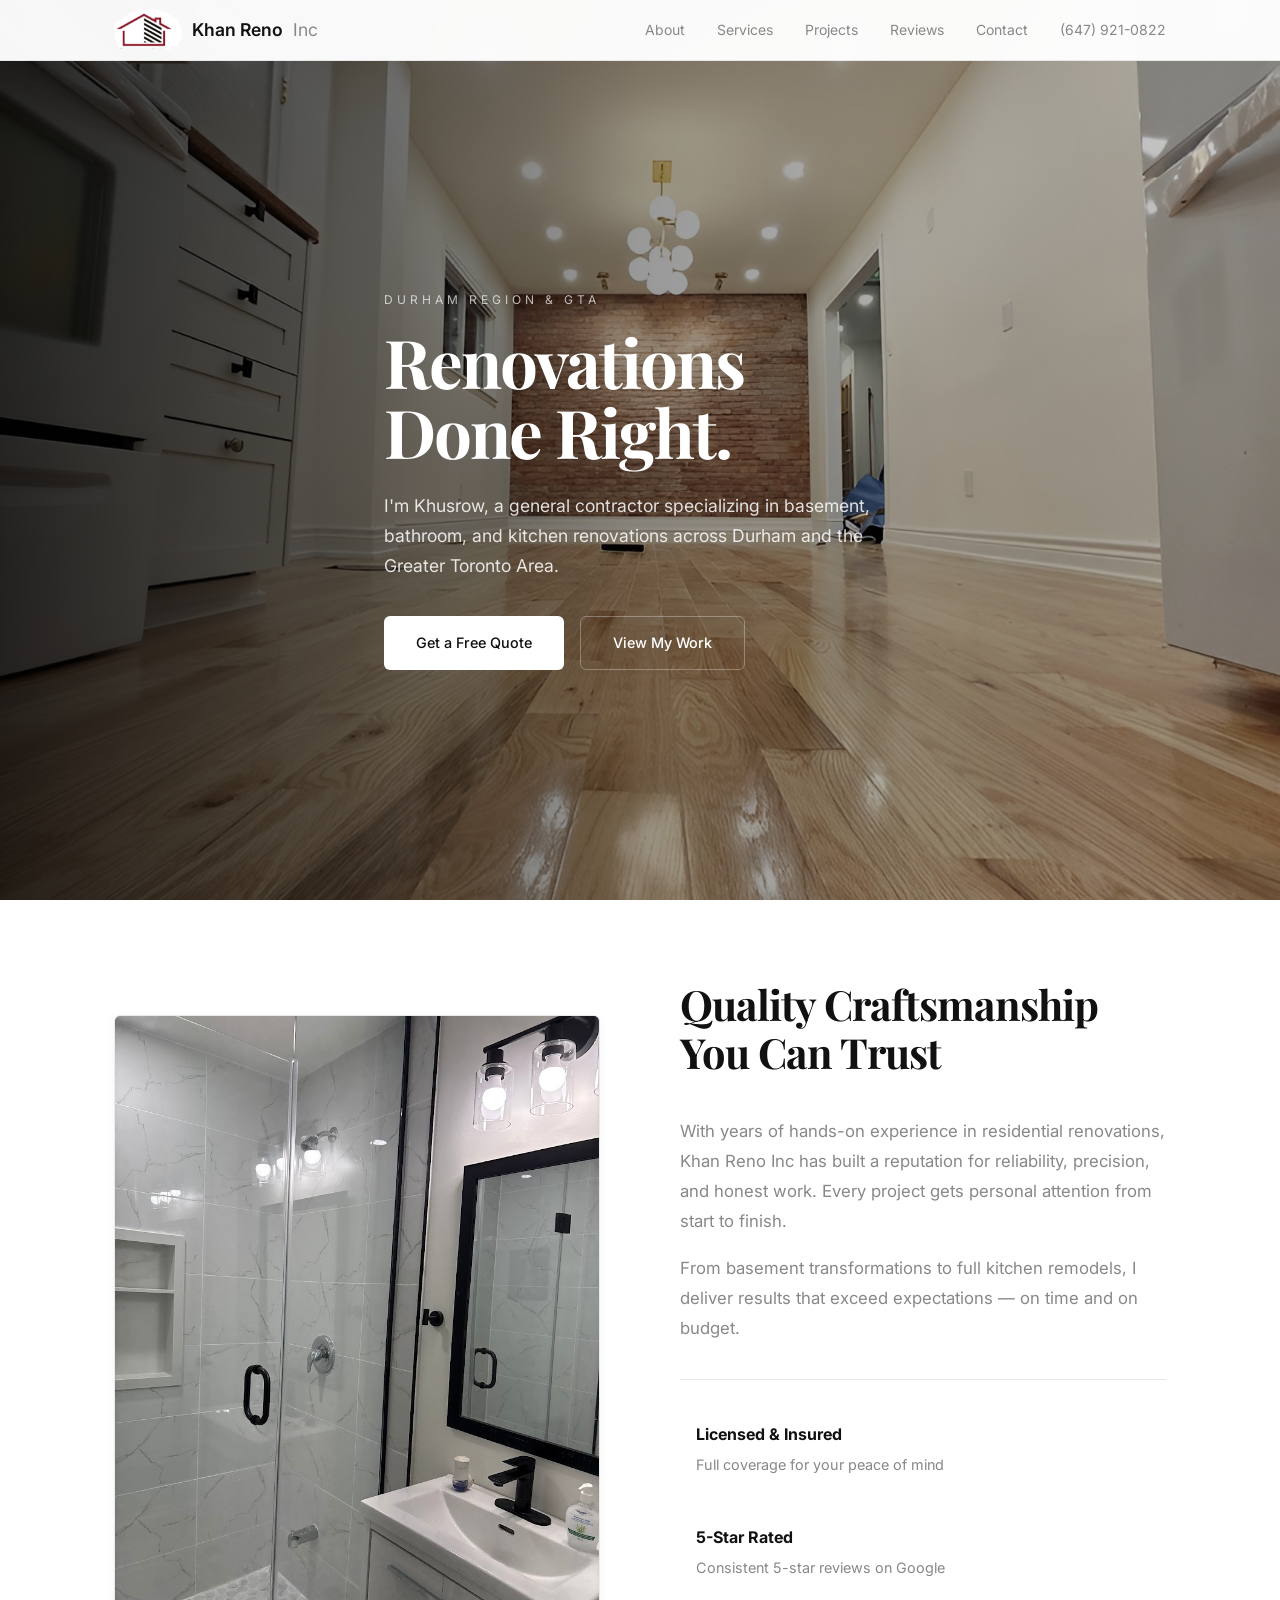
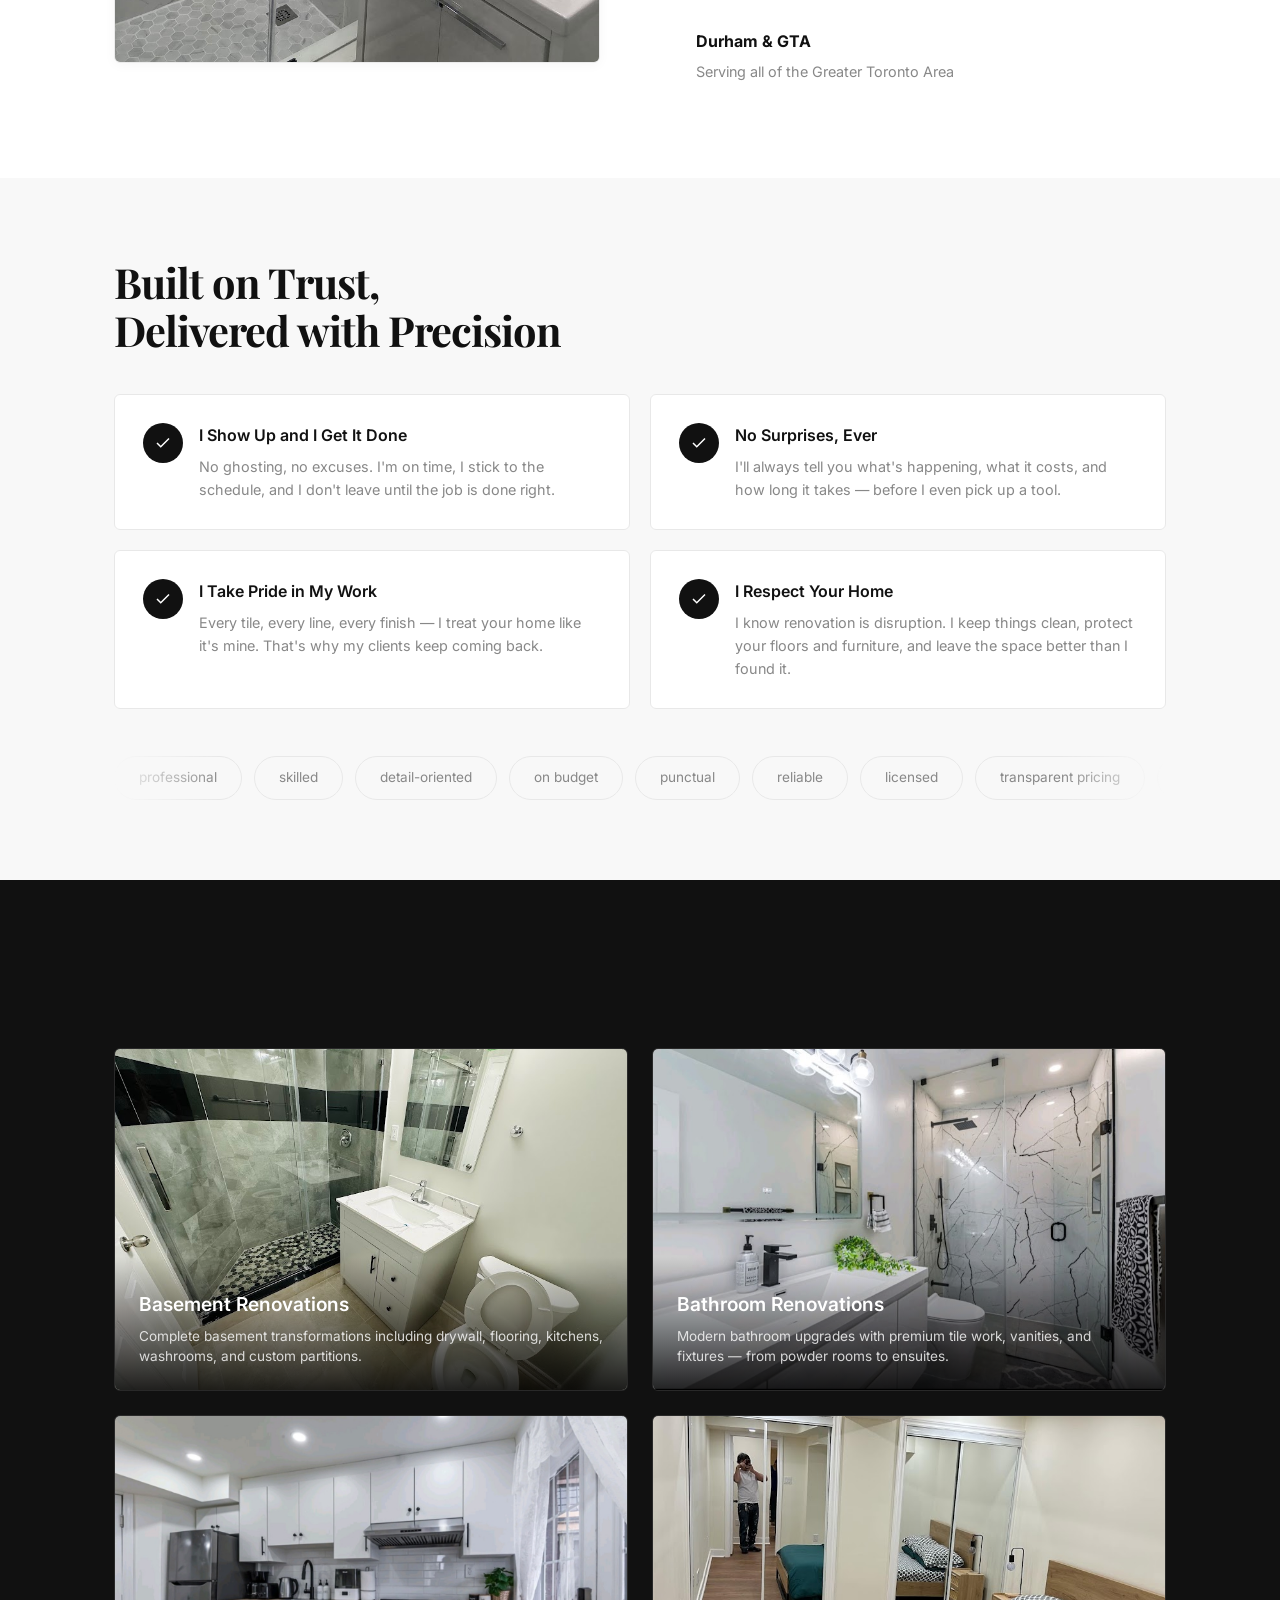
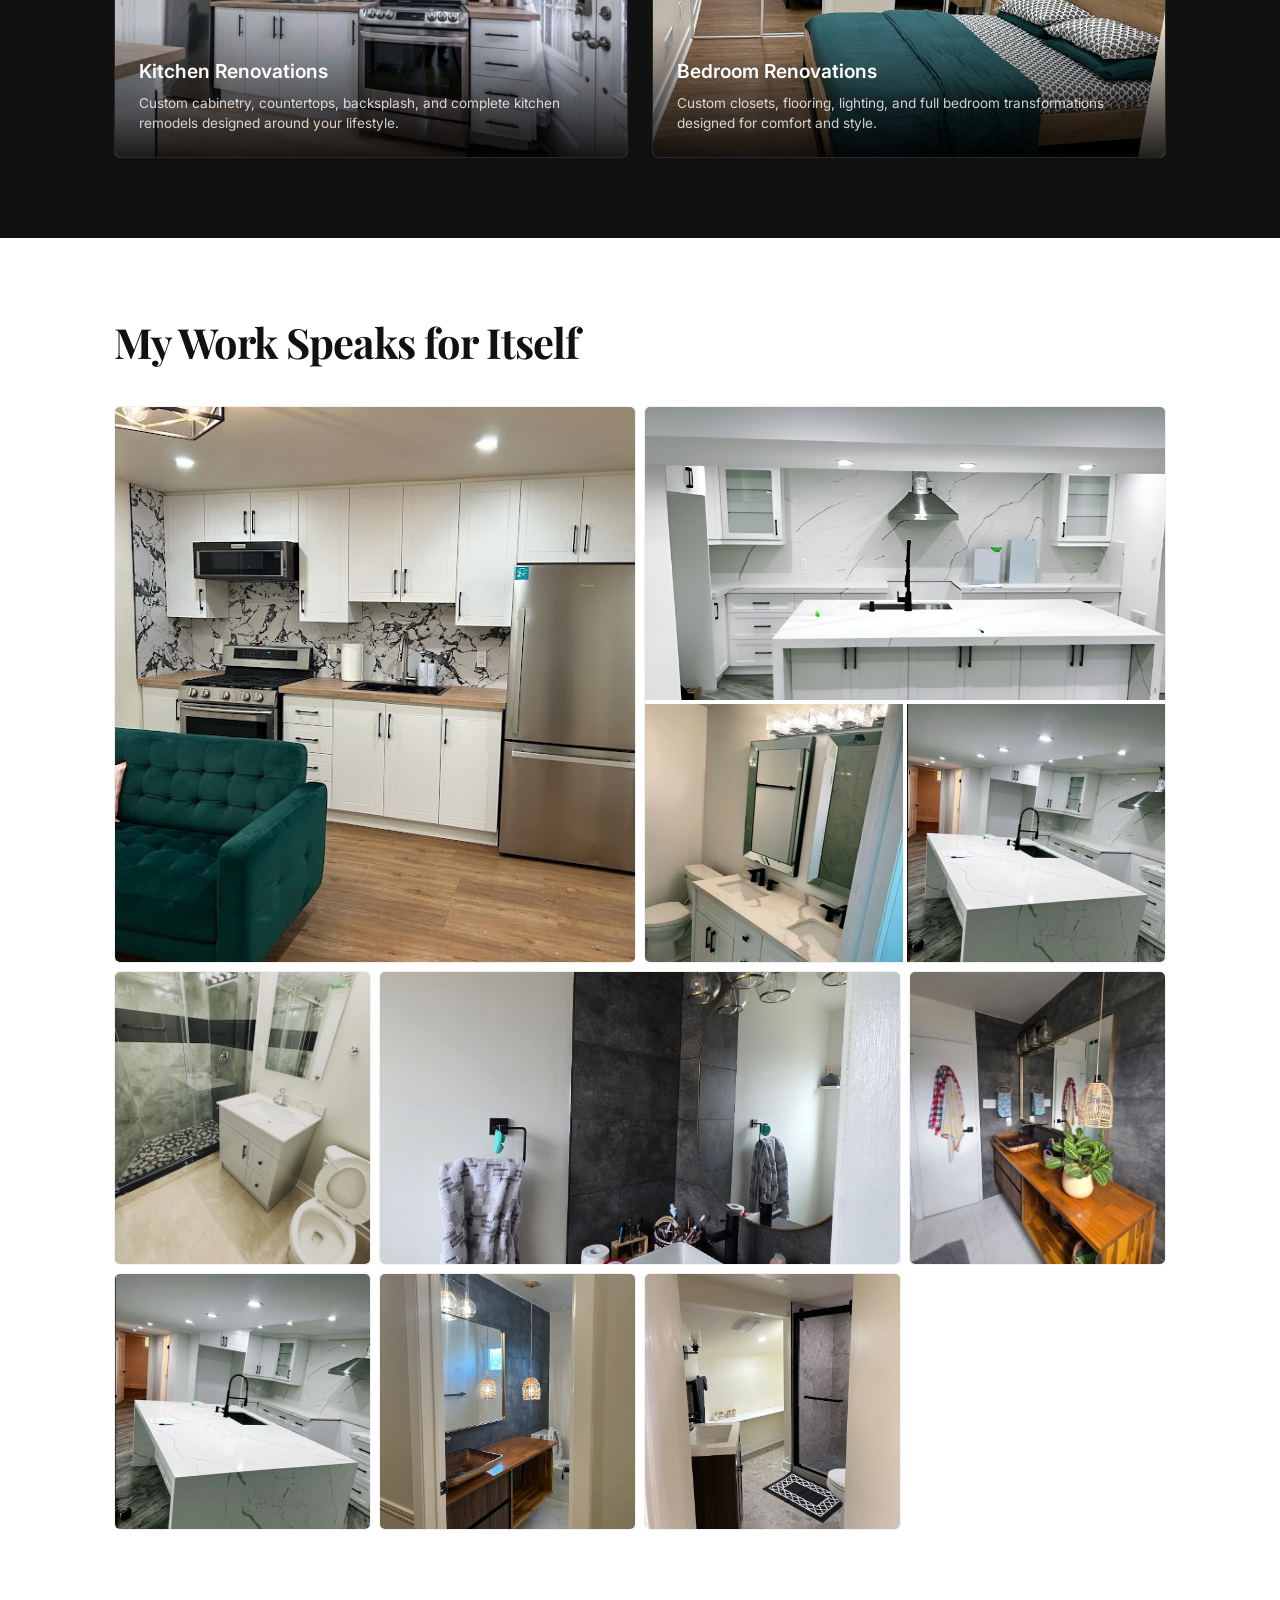
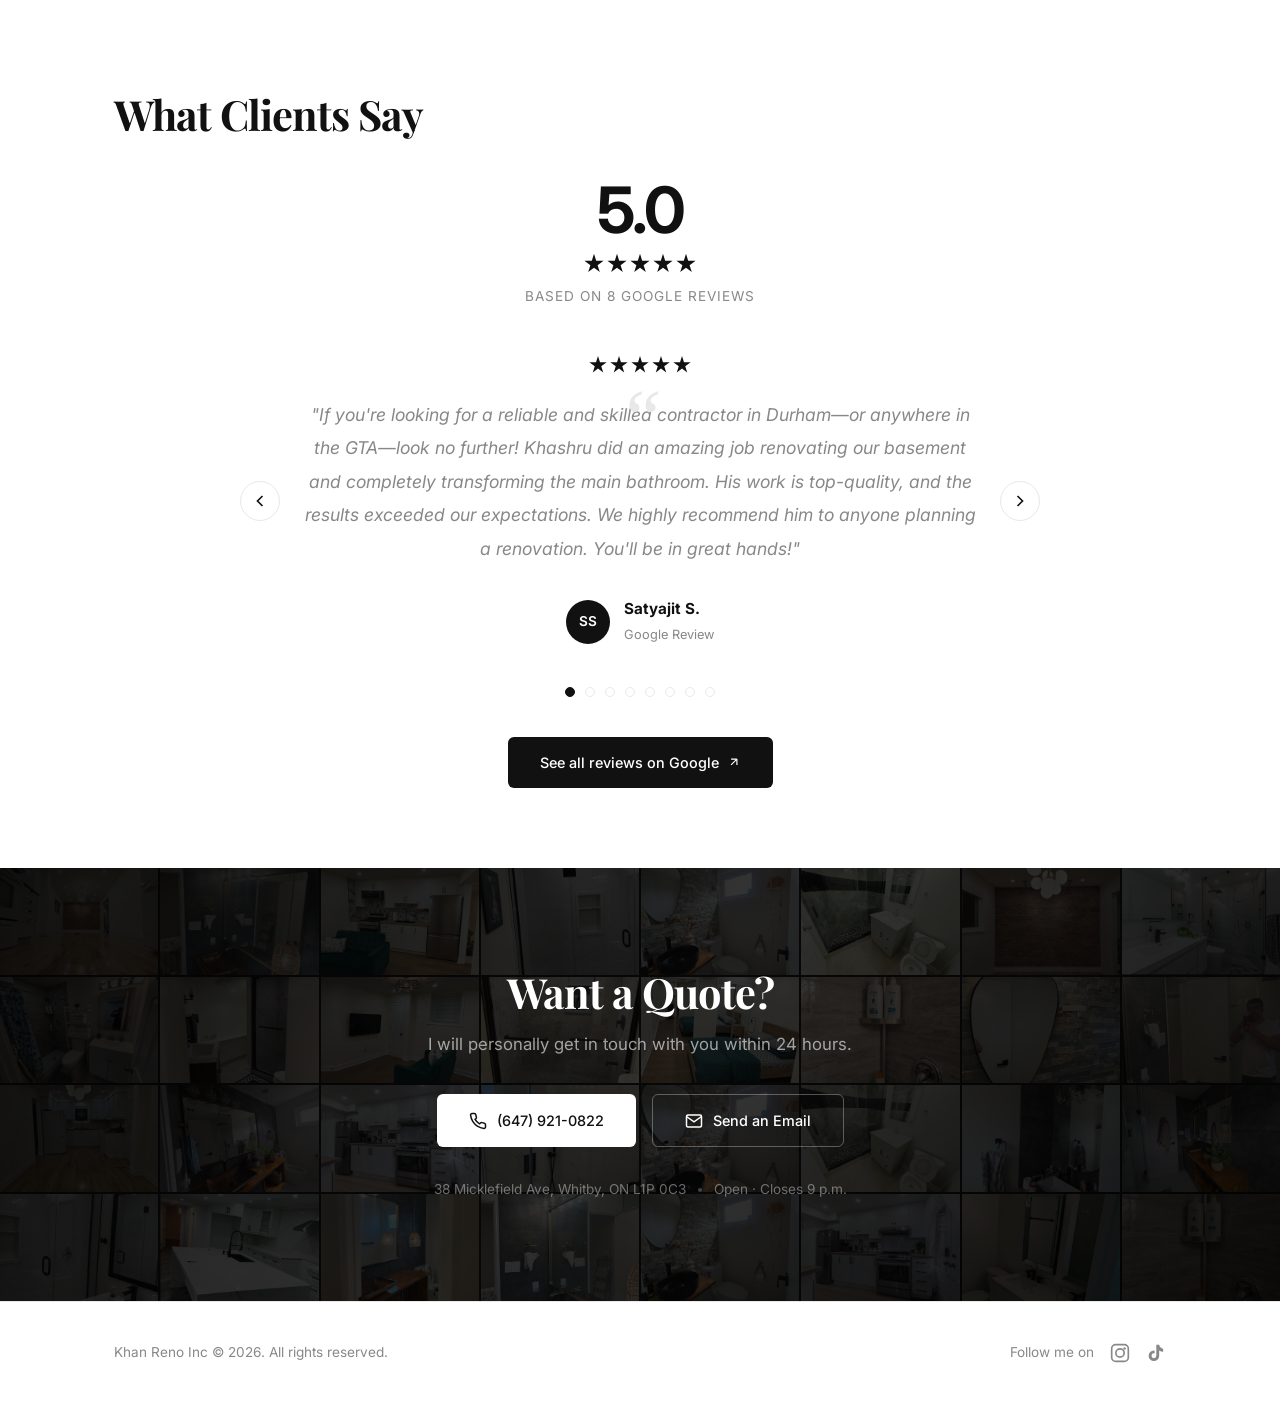
==== commit f463edc7: "Fix Google search logo: square favicon, root favicon.ico, JSON-LD logo, canonical URLs to khanreno.c" ====
--- a/index.html
+++ b/index.html
@@ -3,7 +3,10 @@
 <head>
   <meta charset="UTF-8">
   <meta name="viewport" content="width=device-width, initial-scale=1.0">
-  <link rel="icon" type="image/png" href="images/favicon.png">
+  <link rel="icon" type="image/x-icon" href="/favicon.ico">
+  <link rel="icon" type="image/png" sizes="48x48" href="https://www.khanreno.ca/images/favicon.png">
+  <link rel="icon" type="image/png" sizes="192x192" href="https://www.khanreno.ca/images/favicon-192.png">
+  <link rel="apple-touch-icon" sizes="192x192" href="https://www.khanreno.ca/images/favicon-192.png">
   <title>Khan Reno Inc | General Contractor in Whitby, Durham Region & GTA</title>
   <meta name="description" content="Khan Reno Inc — trusted general contractor in Whitby, Ontario. Kitchen, bathroom, and basement renovations across Durham Region and the Greater Toronto Area. Free estimates. Call (647) 921-0822.">
   <meta name="keywords" content="general contractor whitby, contractor durham region, kitchen renovation whitby, bathroom renovation whitby, basement renovation toronto, home renovation gta, khan reno">
@@ -18,7 +21,8 @@
   <meta property="og:title" content="Khan Reno Inc | General Contractor in Whitby, Durham Region & GTA">
   <meta property="og:description" content="Trusted general contractor in Whitby, Ontario. Kitchen, bathroom, and basement renovations across Durham Region and the GTA.">
   <meta property="og:type" content="website">
-  <meta property="og:url" content="https://lucifer2091.github.io/contractor_website/">
+  <meta property="og:url" content="https://www.khanreno.ca/">
+  <meta property="og:image" content="https://www.khanreno.ca/images/logo.png">
   <meta property="og:locale" content="en_CA">
 
   <!-- Twitter Card -->
@@ -33,7 +37,9 @@
     "@type": "HomeAndConstructionBusiness",
     "name": "Khan Reno Inc",
     "description": "General contractor specializing in kitchen, bathroom, and basement renovations across Whitby, Durham Region, and the Greater Toronto Area.",
-    "url": "https://lucifer2091.github.io/contractor_website/",
+    "url": "https://www.khanreno.ca/",
+    "logo": "https://www.khanreno.ca/images/logo.png",
+    "image": "https://www.khanreno.ca/images/logo.png",
     "telephone": "+1-647-921-0822",
     "email": "Khanreno.generalcontractor@gmail.com",
     "address": {
--- a/styles.css
+++ b/styles.css
@@ -766,18 +766,21 @@
 }
 
 .testimonial {
-  display: none;
+  position: absolute;
+  inset: 0;
+  opacity: 0;
+  transform: translateY(14px) scale(0.98);
+  transition: opacity 0.35s cubic-bezier(0.16, 1, 0.3, 1), transform 0.35s cubic-bezier(0.16, 1, 0.3, 1);
+  pointer-events: none;
   text-align: center;
+  will-change: opacity, transform;
 }
 
 .testimonial.active {
-  display: block;
-  animation: testimonialIn 0.6s ease;
-}
-
-@keyframes testimonialIn {
-  from { opacity: 0; transform: translateY(12px); }
-  to { opacity: 1; transform: translateY(0); }
+  position: relative;
+  opacity: 1;
+  transform: translateY(0) scale(1);
+  pointer-events: auto;
 }
 
 .testimonial__stars {
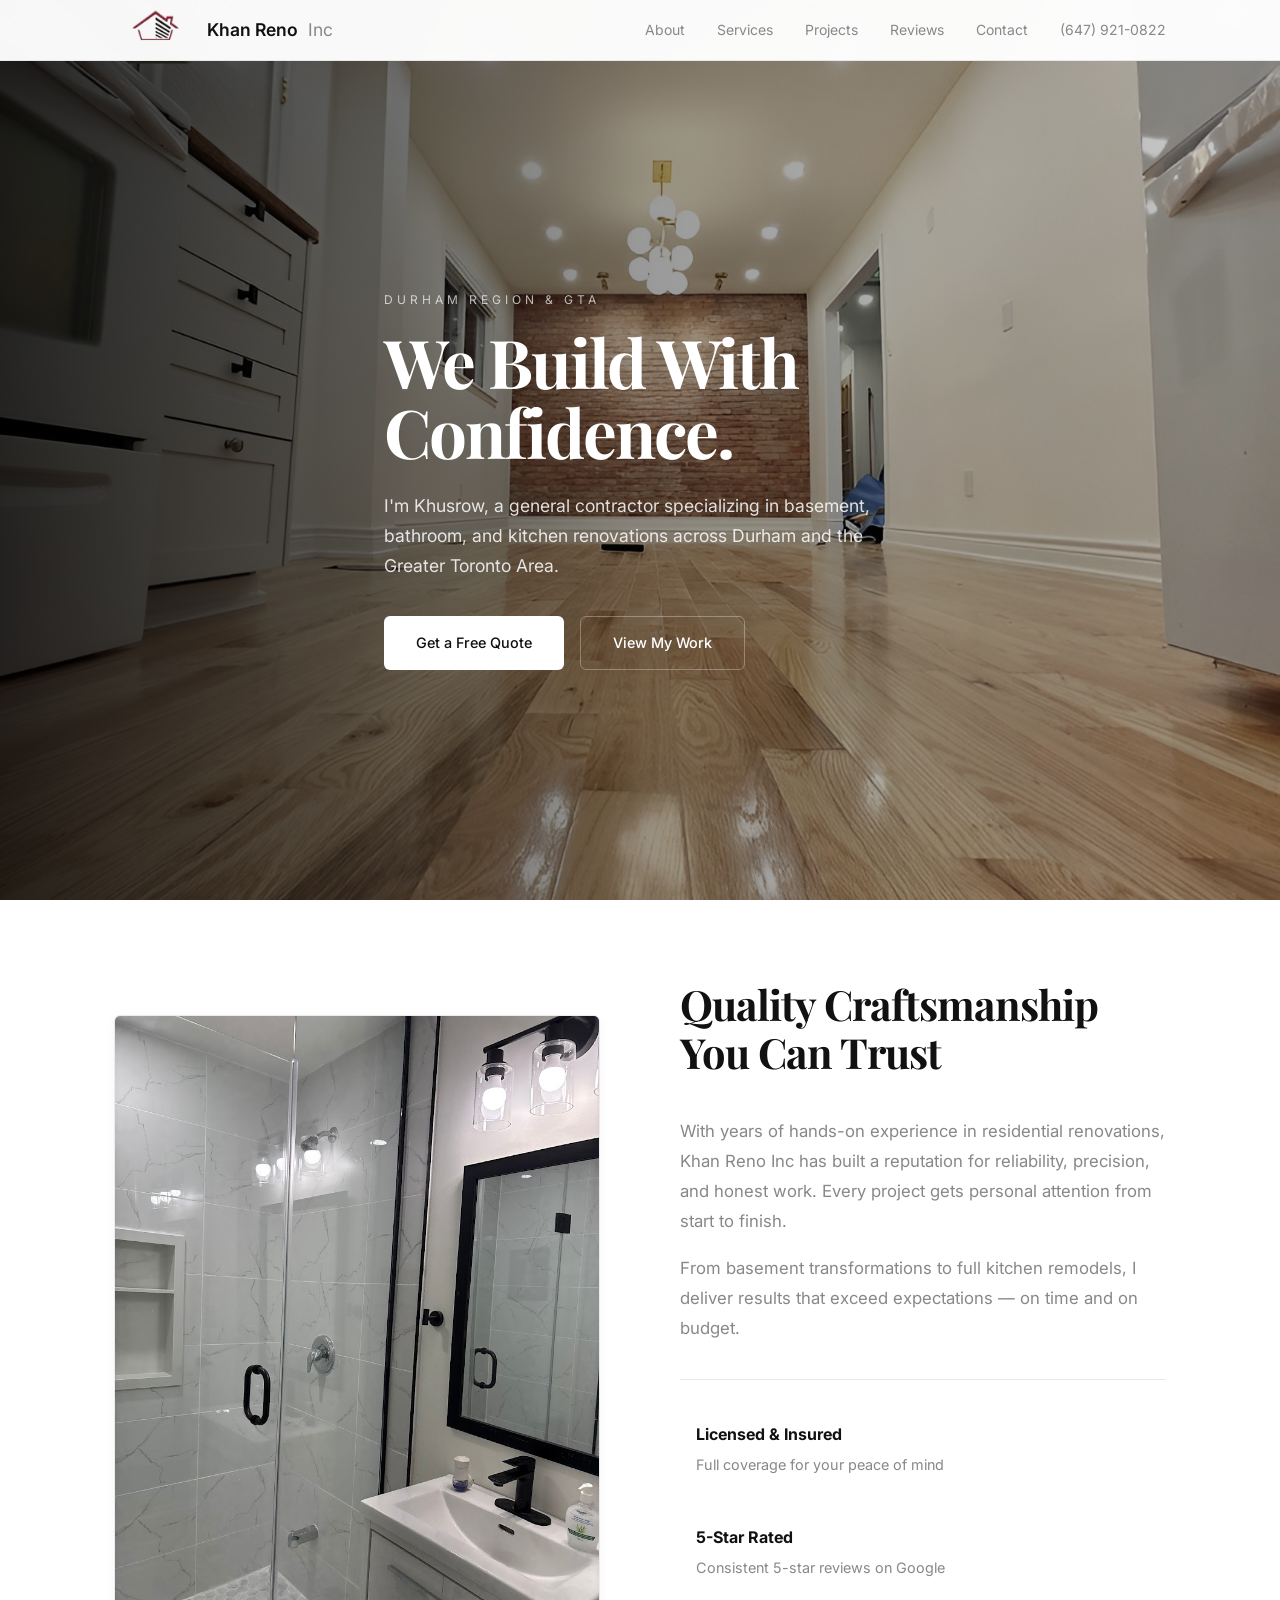
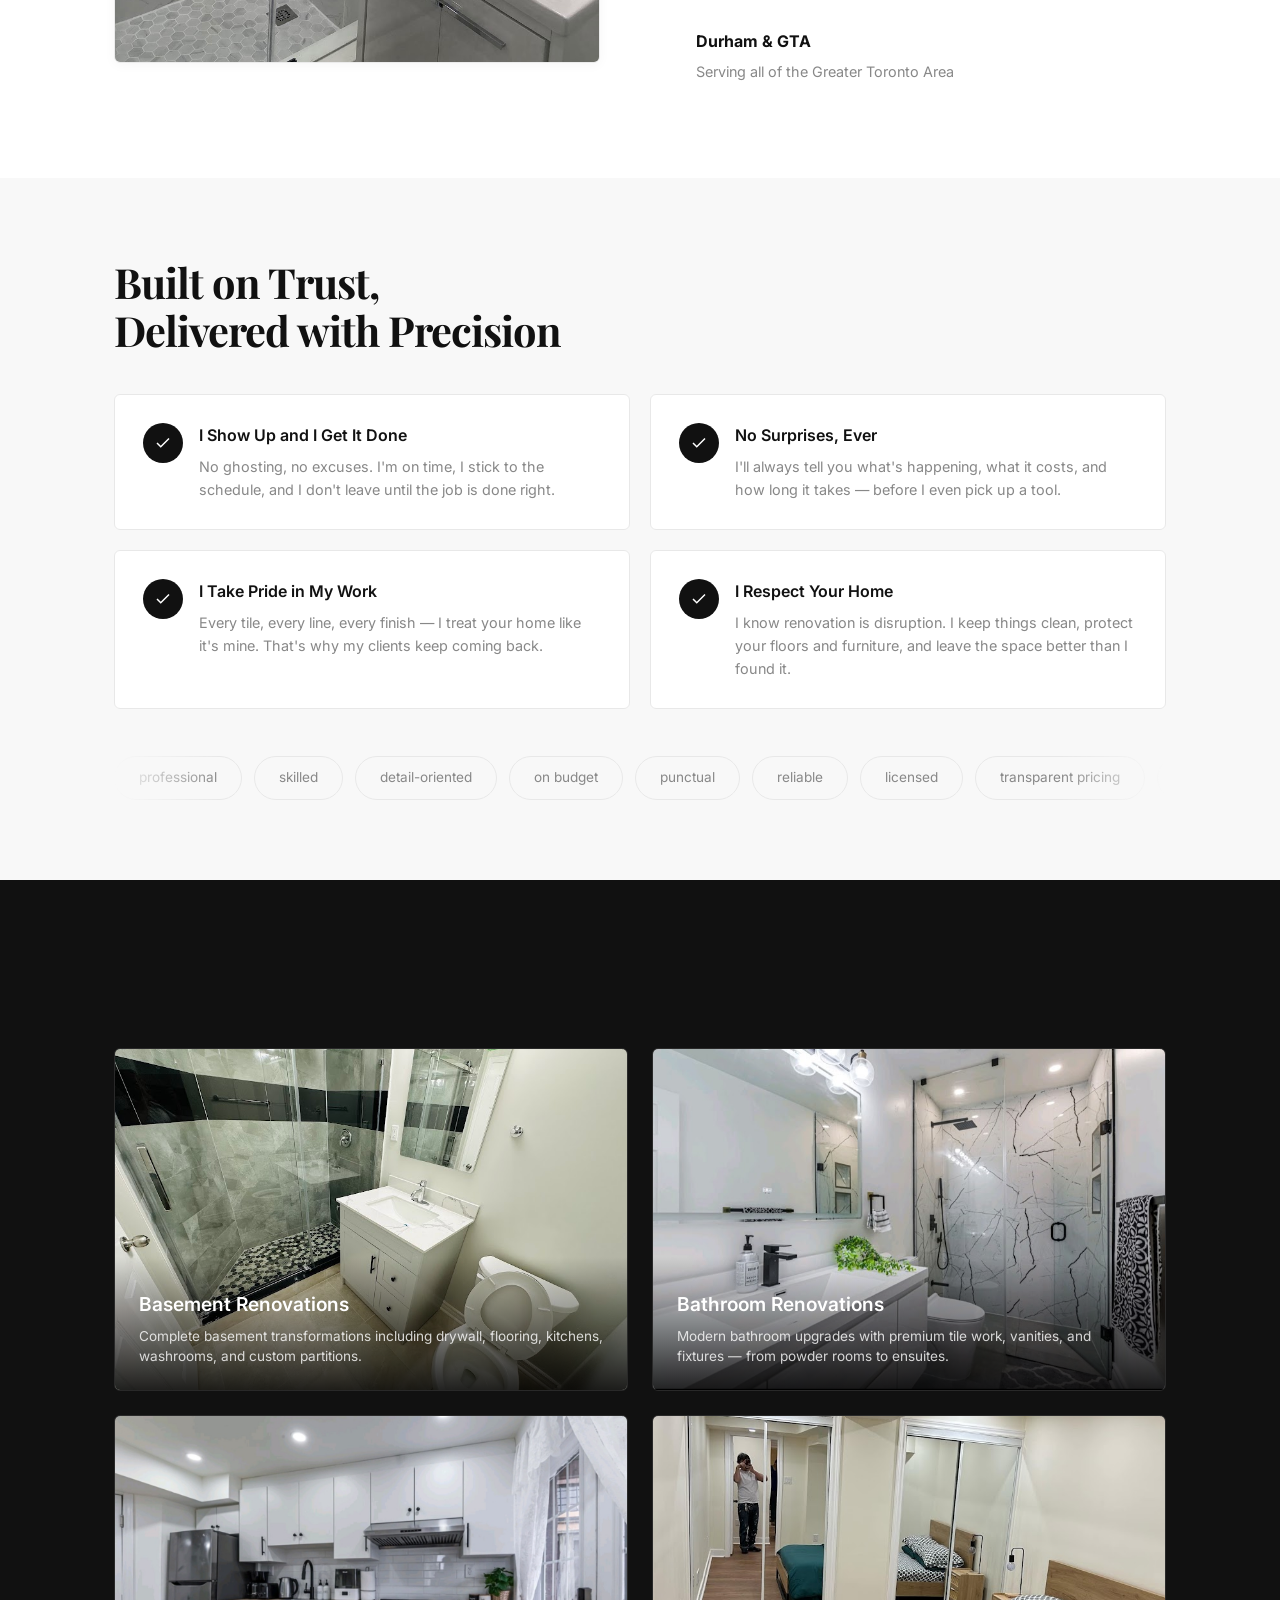
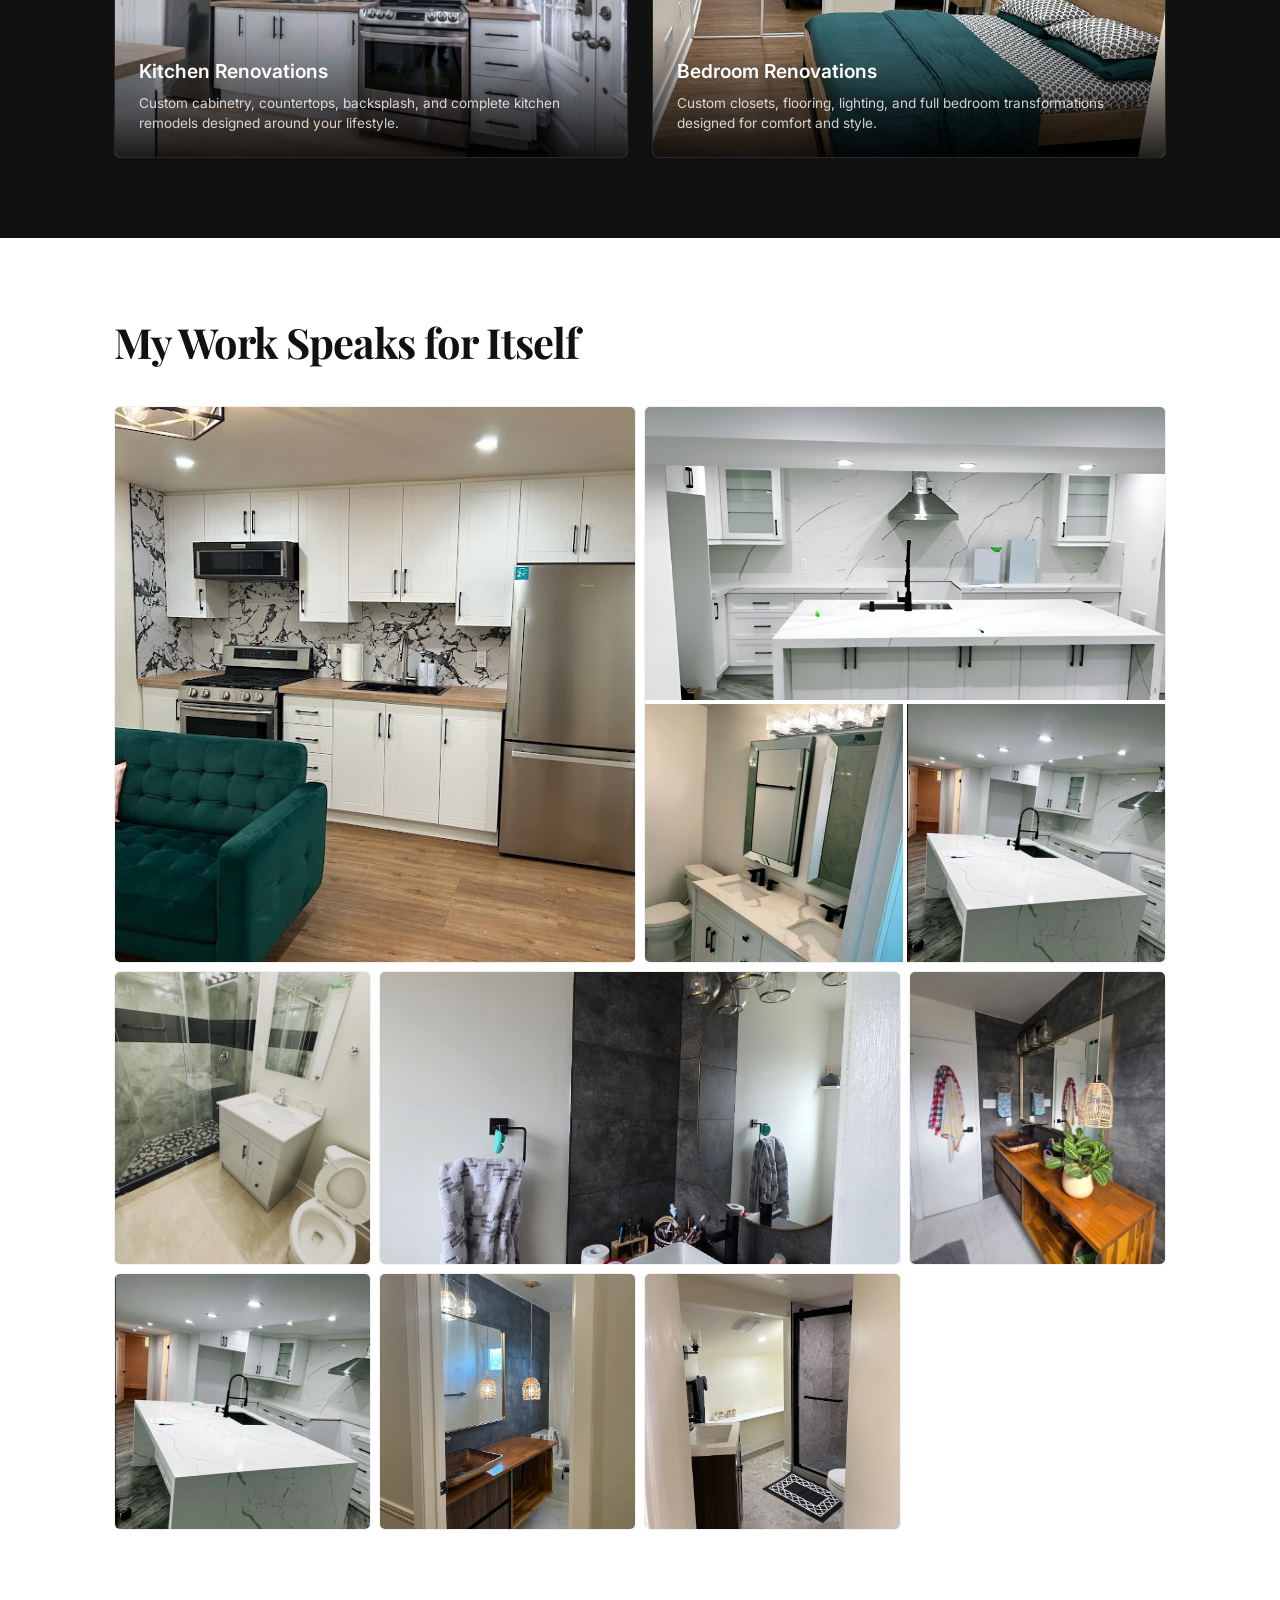
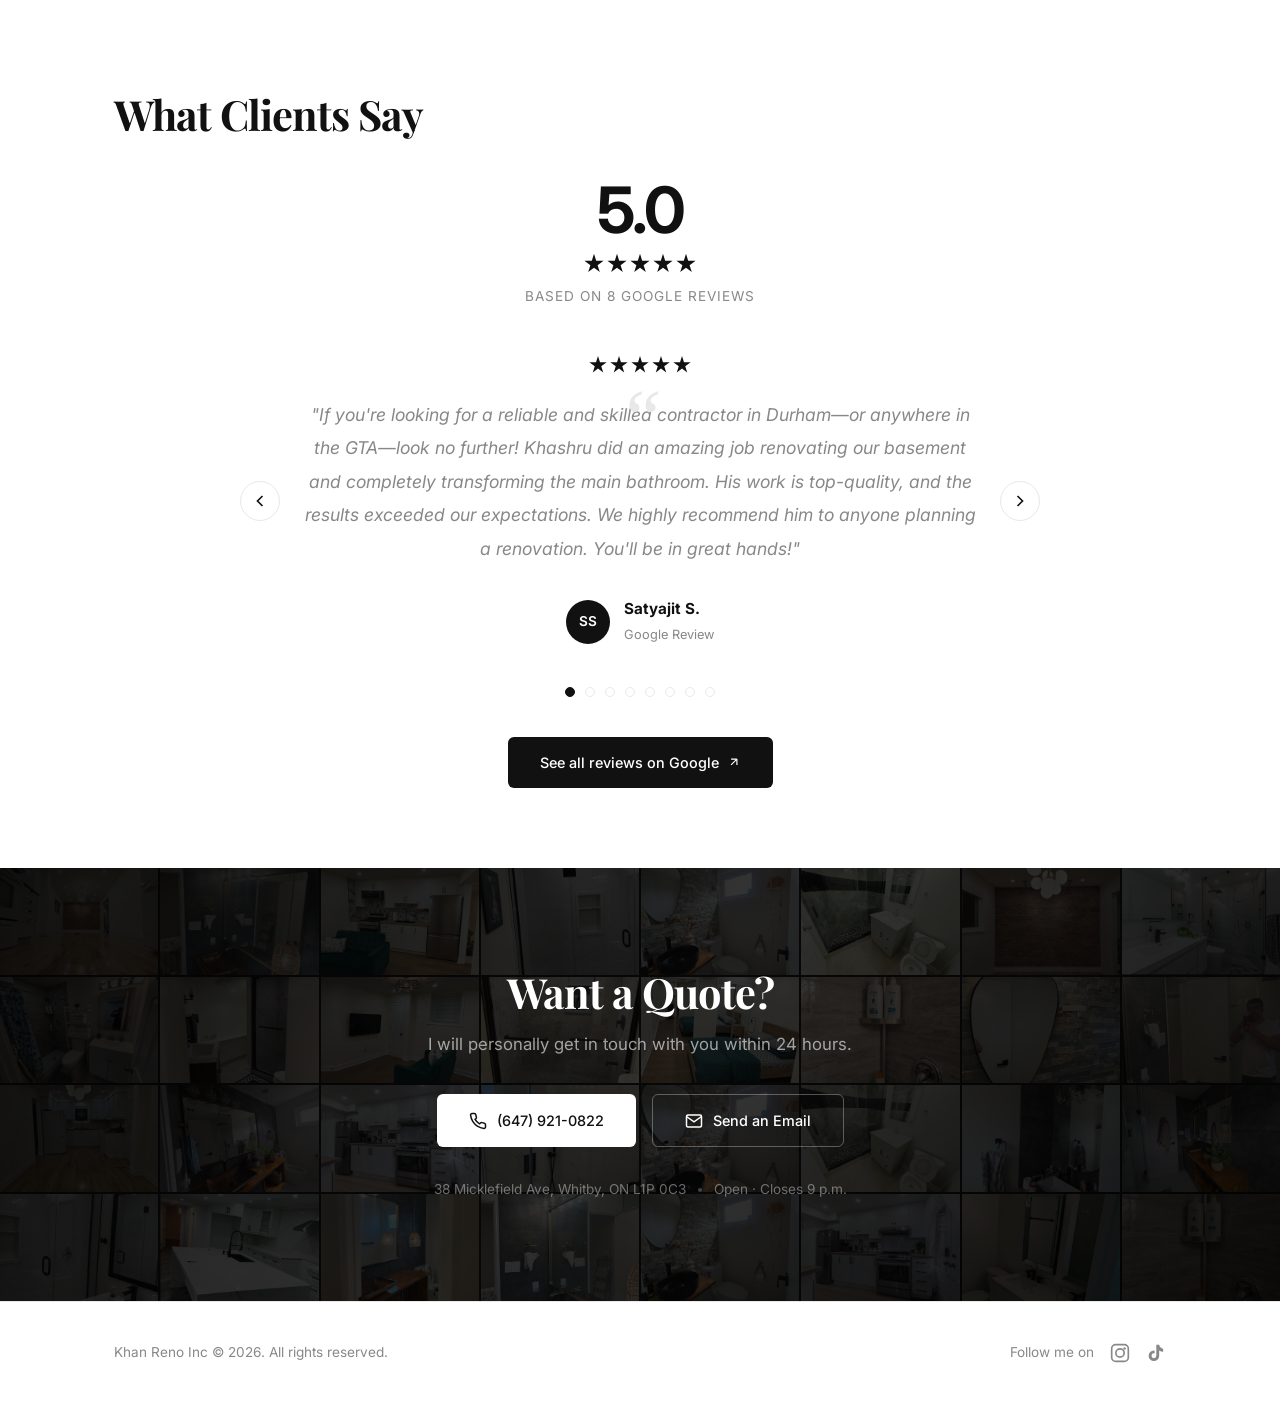
==== commit ea41049b: "Change hero slogan to We Build With Confidence" ====
--- a/index.html
+++ b/index.html
@@ -8,7 +8,7 @@
   <link rel="icon" type="image/png" sizes="192x192" href="https://www.khanreno.ca/images/favicon-192.png">
   <link rel="apple-touch-icon" sizes="192x192" href="https://www.khanreno.ca/images/favicon-192.png">
   <title>Khan Reno Inc | General Contractor in Whitby, Durham Region & GTA</title>
-  <meta name="description" content="Khan Reno Inc — trusted general contractor in Whitby, Ontario. Kitchen, bathroom, and basement renovations across Durham Region and the Greater Toronto Area. Free estimates. Call (647) 921-0822.">
+  <meta name="description" content="Khan Reno Inc — trusted general contractor in Whitby, Ontario. Kitchen, bathroom, and basement renovations across Durham Region and the Greater Toronto Area. Contact at Khanreno.generalcontractor@gmail.com">
   <meta name="keywords" content="general contractor whitby, contractor durham region, kitchen renovation whitby, bathroom renovation whitby, basement renovation toronto, home renovation gta, khan reno">
   <meta name="robots" content="index, follow">
   <meta name="author" content="Khan Reno Inc">
@@ -153,7 +153,7 @@
     <div class="hero__overlay"></div>
     <div class="container hero__content">
       <p class="hero__tag">Durham Region & GTA</p>
-      <h1>Renovations Done Right.</h1>
+      <h1>We Build With Confidence.</h1>
       <p class="hero__sub">I'm Khusrow, a general contractor specializing in basement, bathroom, and kitchen renovations across Durham and the Greater Toronto Area.</p>
       <div class="hero__actions">
         <a href="#quote" class="btn btn--light">Get a Free Quote</a>
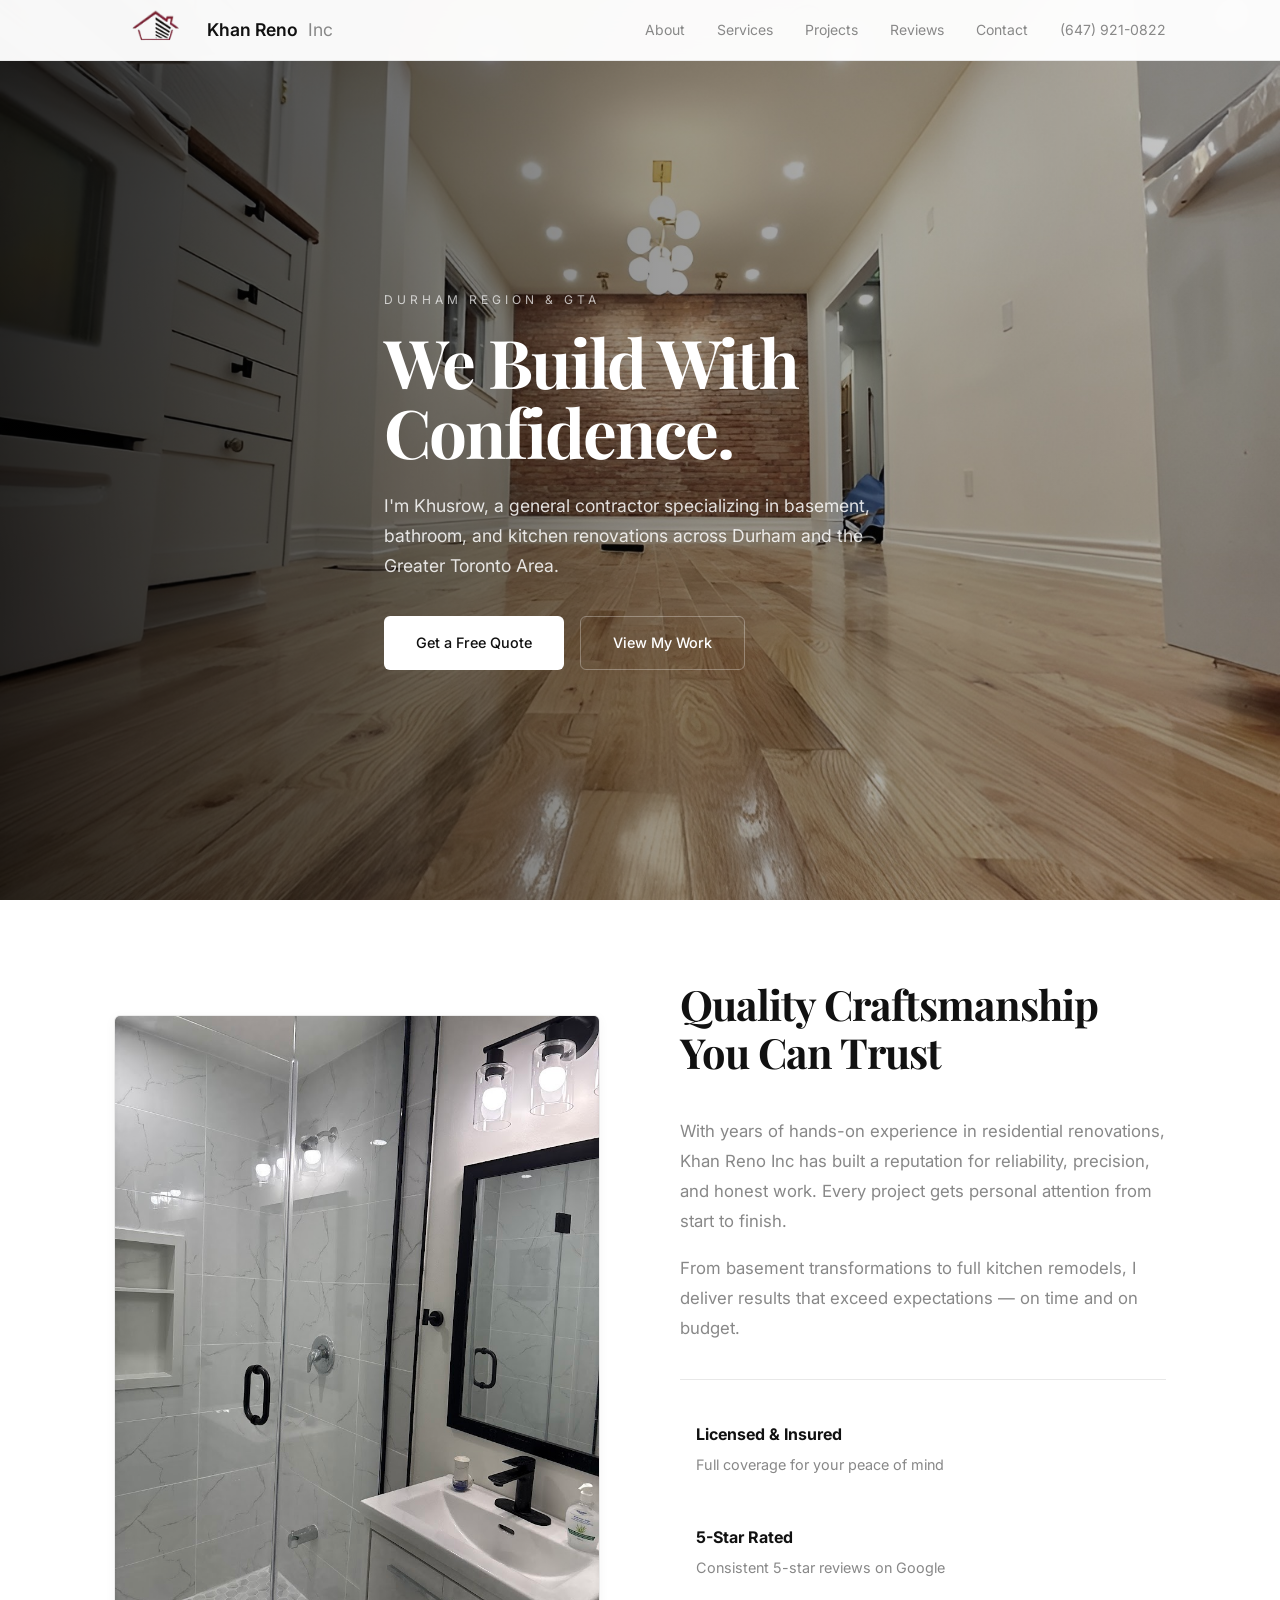
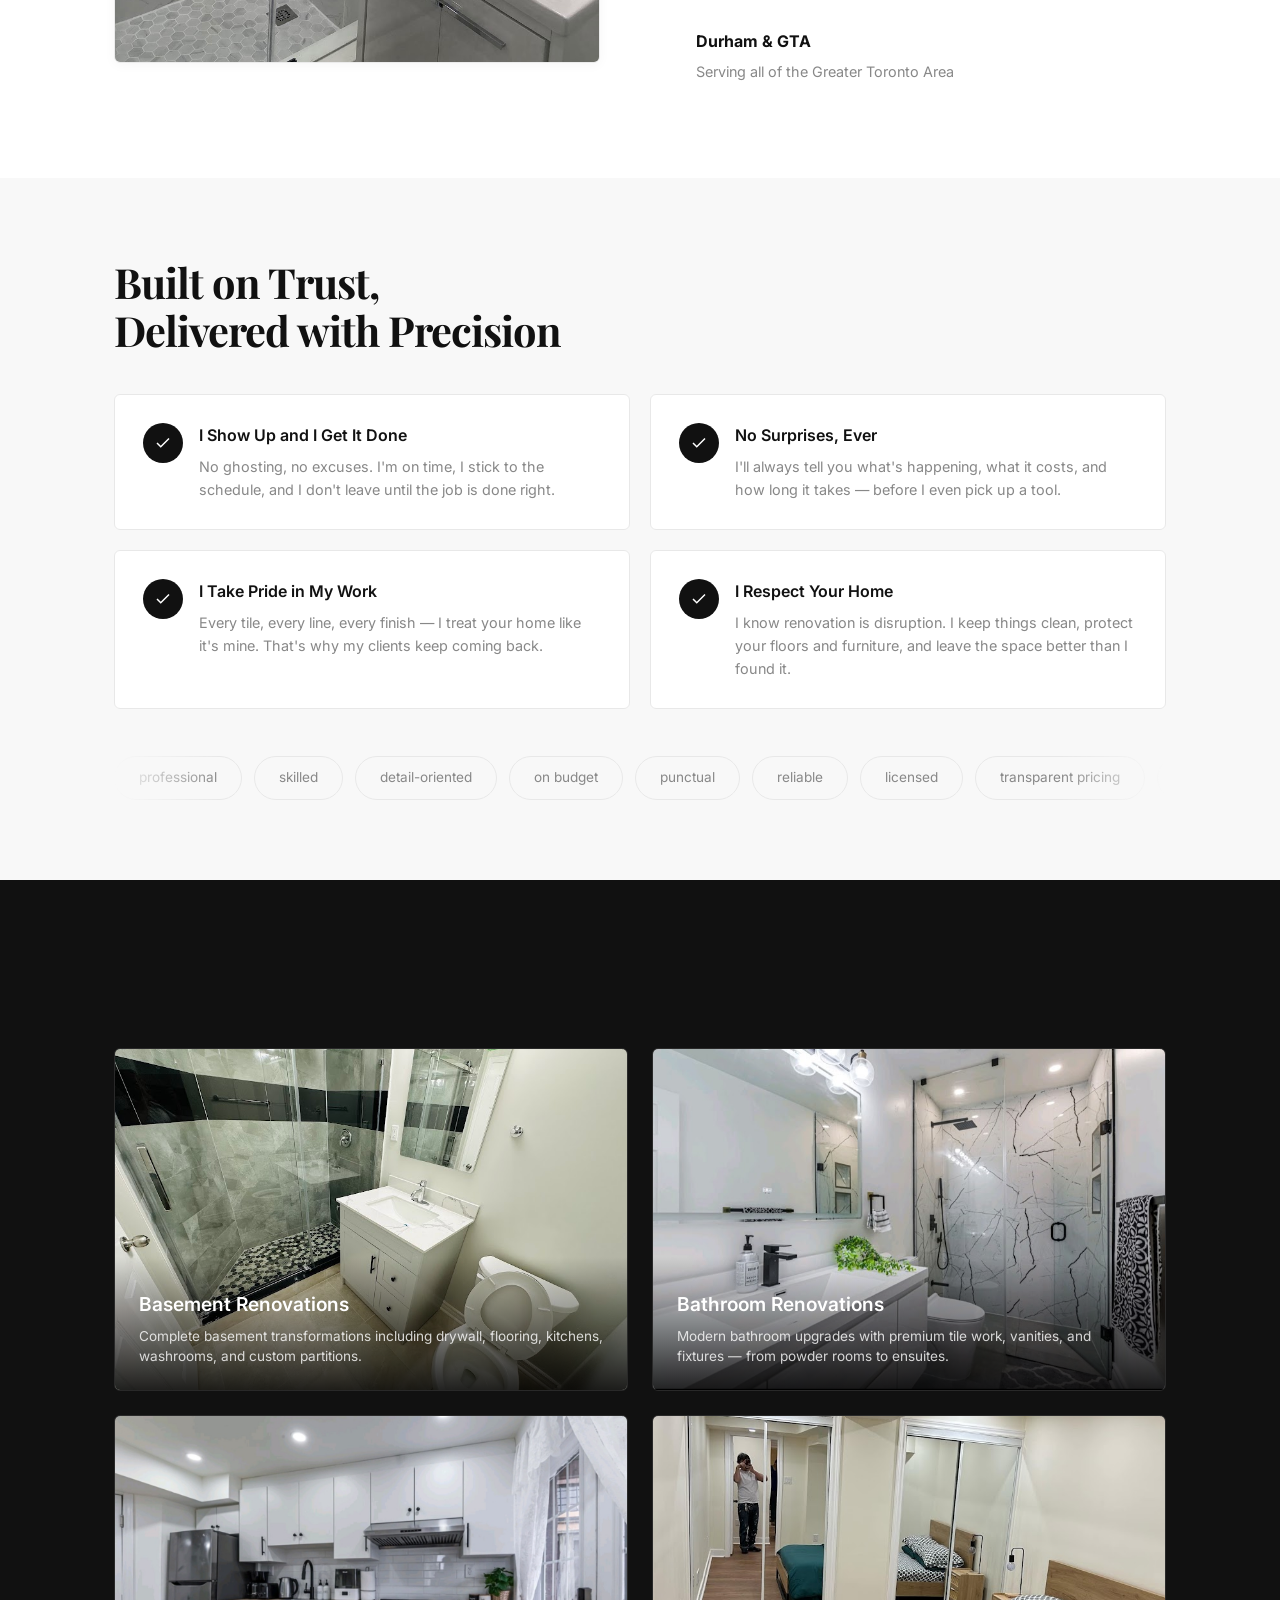
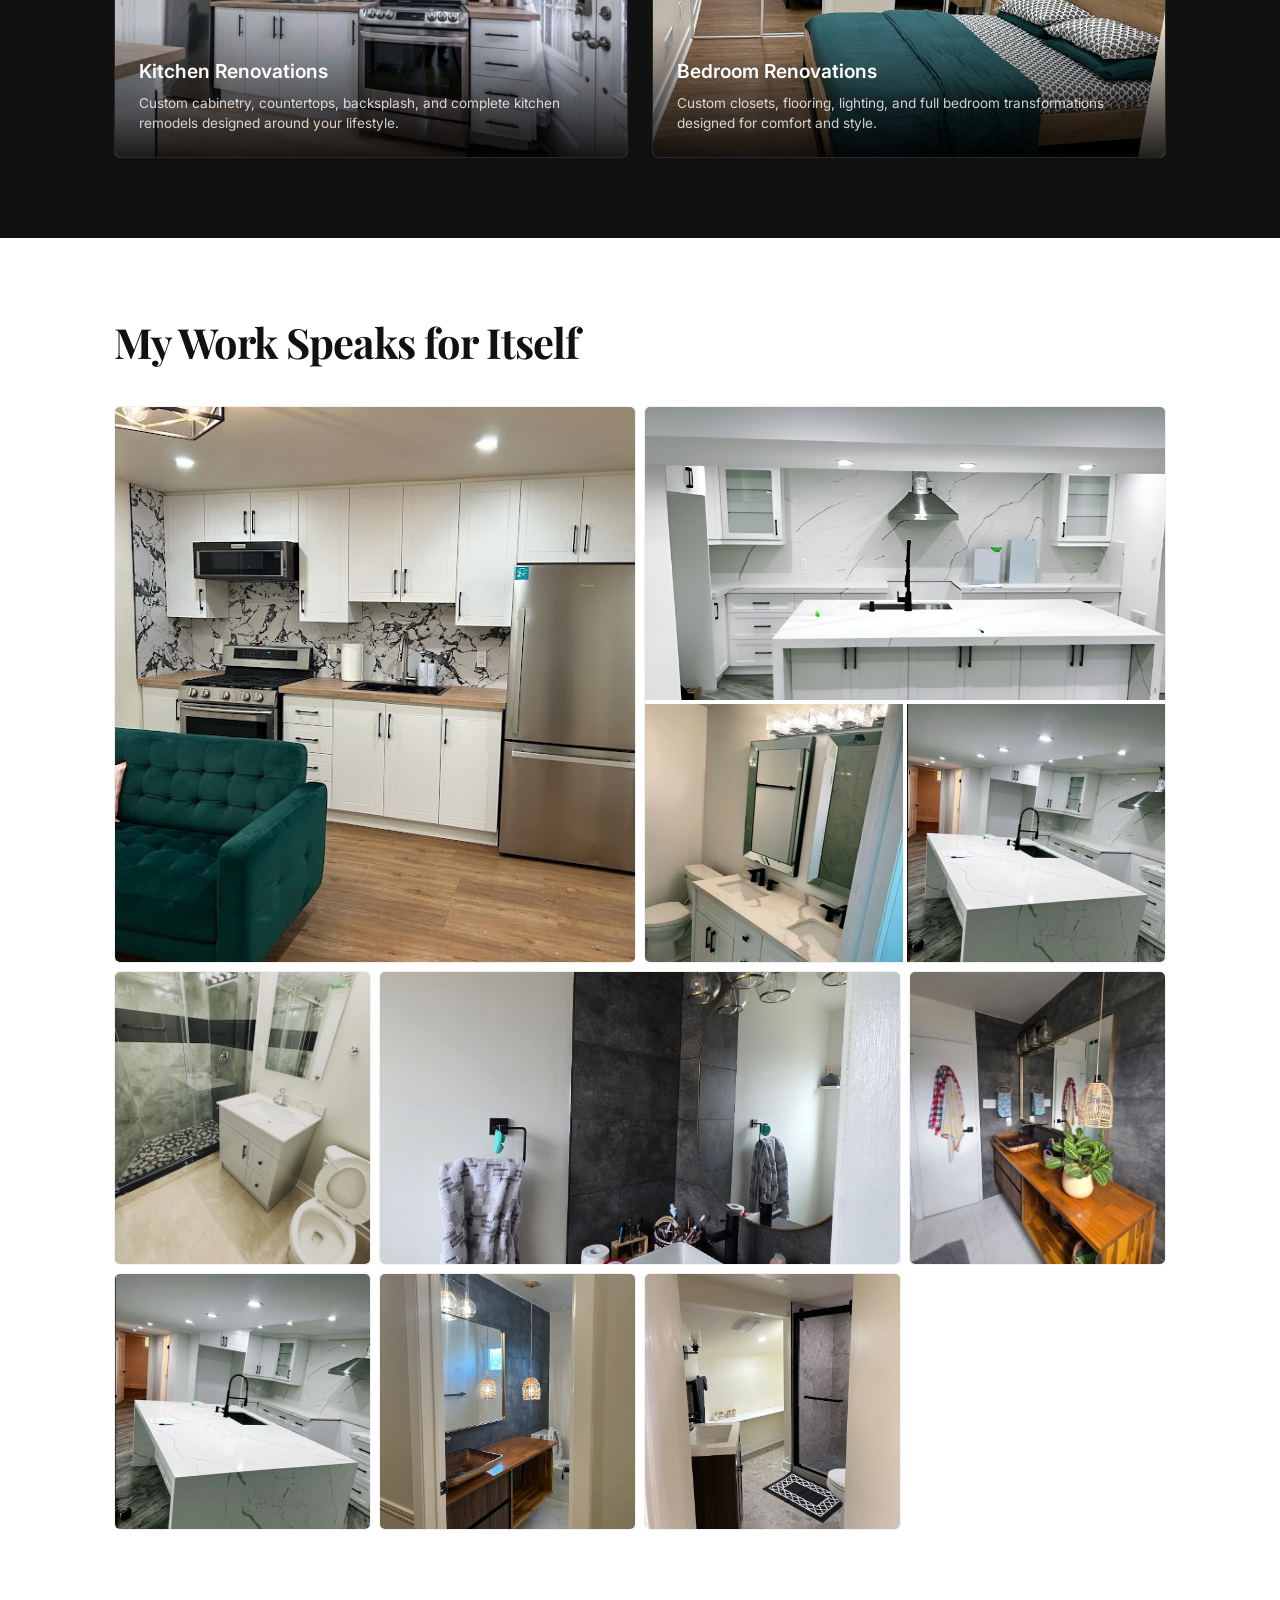
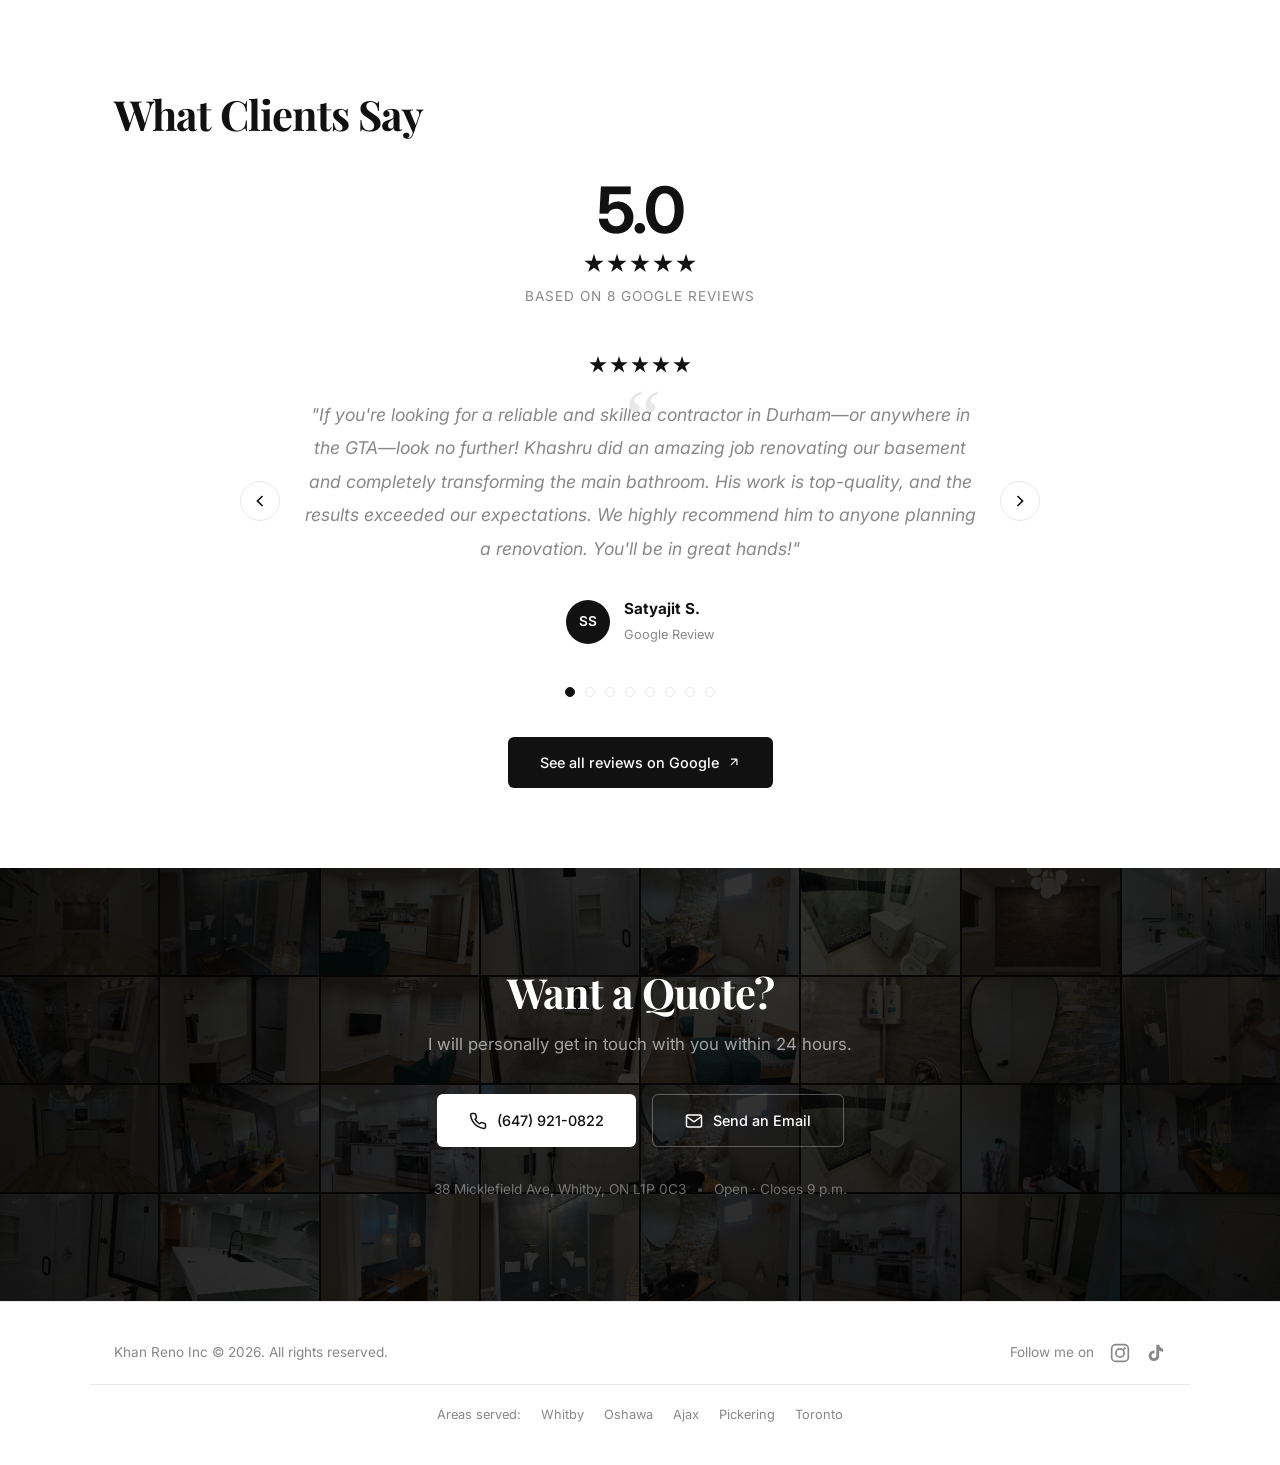
==== commit 763301a3: "Fix all audit bugs: critical head/links, a11y, SEO meta, JSON-LD, encoding, CLS" ====
--- a/index.html
+++ b/index.html
@@ -1,4 +1,4 @@
-﻿<!DOCTYPE html>
+<!DOCTYPE html>
 <html lang="en">
 <head>
   <meta charset="UTF-8">
@@ -11,6 +11,7 @@
   <meta name="description" content="Khan Reno Inc — trusted general contractor in Whitby, Ontario. Kitchen, bathroom, and basement renovations across Durham Region and the Greater Toronto Area. Contact at Khanreno.generalcontractor@gmail.com">
   <meta name="keywords" content="general contractor whitby, contractor durham region, kitchen renovation whitby, bathroom renovation whitby, basement renovation toronto, home renovation gta, khan reno">
   <meta name="robots" content="index, follow">
+  <link rel="canonical" href="https://www.khanreno.ca/">
   <meta name="author" content="Khan Reno Inc">
   <meta name="geo.region" content="CA-ON">
   <meta name="geo.placename" content="Whitby">
@@ -26,9 +27,10 @@
   <meta property="og:locale" content="en_CA">
 
   <!-- Twitter Card -->
-  <meta name="twitter:card" content="summary_large_image">
+  <meta name="twitter:card" content="summary">
   <meta name="twitter:title" content="Khan Reno Inc | General Contractor in Whitby, Durham Region & GTA">
   <meta name="twitter:description" content="Trusted general contractor in Whitby, Ontario. Kitchen, bathroom, and basement renovations across Durham Region and the GTA.">
+  <meta name="twitter:image" content="https://www.khanreno.ca/images/logo.png">
 
   <!-- JSON-LD Structured Data -->
   <script type="application/ld+json">
@@ -126,6 +128,7 @@
 
   <link rel="stylesheet" href="styles.css">
   <link rel="preconnect" href="https://fonts.googleapis.com">
+  <link rel="preconnect" href="https://fonts.gstatic.com" crossorigin>
   <link href="https://fonts.googleapis.com/css2?family=Inter:wght@300;400;500;600;700&family=Playfair+Display:wght@400;500;600;700&display=swap" rel="stylesheet">
 </head>
 <body>
@@ -133,7 +136,7 @@
   <!-- NAV -->
   <nav class="nav" id="nav">
     <div class="nav__inner">
-      <a href="#" class="nav__logo"><img src="images/logo.png" alt="Khan Reno Inc" class="nav__logo-img">Khan Reno <span>Inc</span></a>
+      <a href="#hero" class="nav__logo"><img src="images/logo.png" width="201" height="97" alt="Khan Reno Inc" class="nav__logo-img">Khan Reno <span>Inc</span></a>
       <div class="nav__links" id="navLinks">
         <a href="#about">About</a>
         <a href="#services">Services</a>
@@ -142,12 +145,13 @@
         <a href="#quote">Contact</a>
         <a href="tel:+16479210822" class="nav__phone">(647) 921-0822</a>
       </div>
-      <button class="nav__toggle" id="navToggle" aria-label="Menu">
+      <button type="button" class="nav__toggle" id="navToggle" aria-label="Menu">
         <span></span><span></span><span></span>
       </button>
     </div>
   </nav>
 
+  <main>
   <!-- HERO -->
   <header class="hero" id="hero">
     <div class="hero__overlay"></div>
@@ -167,7 +171,7 @@
     <div class="container">
       <div class="about">
         <div class="about__image reveal-left">
-          <img src="images/photo-26.jpg" alt="Contractor at work" loading="lazy">
+          <img src="images/photo-26.jpg" width="800" height="1067" alt="Contractor at work" loading="lazy">
         </div>
         <div class="about__text reveal-right">
           <h2 class="about__title">Quality Craftsmanship<br>You Can Trust</h2>
@@ -271,28 +275,28 @@
       <h2 class="light reveal-up">What I Do</h2>
       <div class="services">
         <div class="service reveal stagger-1">
-          <img src="images/photo-6.jpg" alt="Basement renovation" loading="lazy">
+          <img src="images/photo-6.jpg" width="800" height="600" alt="Basement renovation" loading="lazy">
           <div class="service__content">
             <h3>Basement Renovations</h3>
             <p>Complete basement transformations including drywall, flooring, kitchens, washrooms, and custom partitions.</p>
           </div>
         </div>
         <div class="service reveal stagger-2">
-          <img src="images/photo-8.jpg" alt="Bathroom renovation" loading="lazy">
+          <img src="images/photo-8.jpg" width="800" height="530" alt="Bathroom renovation" loading="lazy">
           <div class="service__content">
             <h3>Bathroom Renovations</h3>
             <p>Modern bathroom upgrades with premium tile work, vanities, and fixtures — from powder rooms to ensuites.</p>
           </div>
         </div>
         <div class="service reveal stagger-3">
-            <img src="images/kitchen.jpg" alt="Kitchen renovation" loading="lazy">
+            <img src="images/kitchen.jpg" width="1440" height="942" alt="Kitchen renovation" loading="lazy">
           <div class="service__content">
             <h3>Kitchen Renovations</h3>
             <p>Custom cabinetry, countertops, backsplash, and complete kitchen remodels designed around your lifestyle.</p>
           </div>
         </div>
         <div class="service reveal stagger-4">
-          <img src="images/photo-13.jpg" alt="Bedroom renovation" loading="lazy">
+          <img src="images/photo-13.jpg" width="800" height="1067" alt="Bedroom renovation" loading="lazy">
           <div class="service__content">
             <h3>Bedroom Renovations</h3>
             <p>Custom closets, flooring, lighting, and full bedroom transformations designed for comfort and style.</p>
@@ -308,39 +312,39 @@
       <h2 class="reveal">My Work Speaks for Itself</h2>
       <div class="gallery">
         <div class="gallery__item gallery__item--wide">
-          <img src="images/photo-3.jpg" alt="Basement Kitchen" loading="lazy">
+          <img src="images/photo-3.jpg" width="800" height="600" alt="Basement Kitchen" loading="lazy">
           <div class="gallery__caption"><strong>Basement Kitchen</strong><span>Khan Reno Inc</span></div>
         </div>
         <div class="gallery__item gallery__item--group">
           <div class="gallery__group-grid gallery__group-grid--3">
-            <img src="images/basement-reno-4.jpg" alt="Basement Kitchen" loading="lazy">
-            <img src="images/basement-reno-1.jpg" alt="Basement Bathroom" loading="lazy">
-            <img src="images/basement-reno-2.jpg" alt="Basement Kitchen Island" loading="lazy">
+            <img src="images/basement-reno-4.jpg" width="1788" height="2092" alt="Basement Kitchen" loading="lazy">
+            <img src="images/basement-reno-1.jpg" width="469" height="512" alt="Basement Bathroom" loading="lazy">
+            <img src="images/basement-reno-2.jpg" width="475" height="522" alt="Basement Kitchen Island" loading="lazy">
           </div>
           <div class="gallery__caption"><strong>Full Basement Renovation</strong><span>Khan Reno Inc</span></div>
         </div>
         <div class="gallery__item">
-          <img src="images/photo-22.jpg" alt="Basement Living Room" loading="lazy">
+          <img src="images/photo-22.jpg" width="800" height="600" alt="Basement Living Room" loading="lazy">
           <div class="gallery__caption"><strong>Basement Living Room</strong><span>Khan Reno Inc</span></div>
         </div>
         <div class="gallery__item gallery__item--wide">
-          <img src="images/photo-23.jpg" alt="Bathroom Shower" loading="lazy">
+          <img src="images/photo-23.jpg" width="800" height="1067" alt="Bathroom Shower" loading="lazy">
           <div class="gallery__caption"><strong>Bathroom Shower</strong><span>Khan Reno Inc</span></div>
         </div>
         <div class="gallery__item">
-          <img src="images/photo-24.jpg" alt="Shower Detail" loading="lazy">
+          <img src="images/photo-24.jpg" width="800" height="600" alt="Shower Detail" loading="lazy">
           <div class="gallery__caption"><strong>Shower Detail</strong><span>Khan Reno Inc</span></div>
         </div>
         <div class="gallery__item">
-          <img src="images/photo-28.jpg" alt="Bathroom Vanity" loading="lazy">
+          <img src="images/photo-28.jpg" width="464" height="526" alt="Bathroom Vanity" loading="lazy">
           <div class="gallery__caption"><strong>Bathroom Vanity</strong><span>Khan Reno Inc</span></div>
         </div>
         <div class="gallery__item">
-          <img src="images/photo-30.jpg" alt="Bathroom" loading="lazy">
+          <img src="images/photo-30.jpg" width="800" height="1067" alt="Bathroom" loading="lazy">
           <div class="gallery__caption"><strong>Bathroom</strong><span>Khan Reno Inc</span></div>
         </div>
         <div class="gallery__item">
-          <img src="images/photo-10.jpg" alt="Shower" loading="lazy">
+          <img src="images/photo-10.jpg" width="800" height="1067" alt="Shower" loading="lazy">
           <div class="gallery__caption"><strong>Shower</strong><span>Khan Reno Inc</span></div>
         </div>
       </div>
@@ -365,7 +369,7 @@
         </div>
       </div>
       <div class="testimonials__wrapper">
-        <button class="testimonials__arrow" id="prevBtn" aria-label="Previous review">
+        <button type="button" class="testimonials__arrow" id="prevBtn" aria-label="Previous review">
           <svg width="20" height="20" viewBox="0 0 24 24" fill="none" stroke="currentColor" stroke-width="2"><path d="M15 18l-6-6 6-6"/></svg>
         </button>
         <div class="testimonials" id="testimonialSlider">
@@ -474,20 +478,19 @@
           </div>
         </div>
         </div>
-        <button class="testimonials__arrow testimonials__arrow--next" id="nextBtn" aria-label="Next review">
+        <button type="button" class="testimonials__arrow testimonials__arrow--next" id="nextBtn" aria-label="Next review">
           <svg width="20" height="20" viewBox="0 0 24 24" fill="none" stroke="currentColor" stroke-width="2"><path d="M9 18l6-6-6-6"/></svg>
         </button>
       </div>
       <div class="dots" id="testimonialDots">
-        <button class="dot active" data-index="0"></button>
-        <button class="dot" data-index="1"></button>
-        <button class="dot" data-index="2"></button>
-        <button class="dot" data-index="3"></button>
-        <button class="dot" data-index="4"></button>
-        <button class="dot" data-index="5"></button>
-        <button class="dot" data-index="6"></button>
-        <button class="dot" data-index="7"></button>
-      </div>
+        <button type="button" class="dot active" data-index="0" aria-label="Go to review 1"></button>
+        <button type="button" class="dot" data-index="1" aria-label="Go to review 2"></button>
+        <button type="button" class="dot" data-index="2" aria-label="Go to review 3"></button>
+        <button type="button" class="dot" data-index="3" aria-label="Go to review 4"></button>
+        <button type="button" class="dot" data-index="4" aria-label="Go to review 5"></button>
+        <button type="button" class="dot" data-index="5" aria-label="Go to review 6"></button>
+        <button type="button" class="dot" data-index="6" aria-label="Go to review 7"></button>
+        <button type="button" class="dot" data-index="7" aria-label="Go to review 8"></button>
       </div>
       <div class="reviews-cta">
         <a href="https://maps.app.goo.gl/CTqTfmBW45qXv6X26" target="_blank" rel="noopener" class="btn btn--dark">See all reviews on Google
@@ -500,39 +503,39 @@
 
   <!-- CTA -->
   <section class="section cta-section" id="quote">
-    <div class="cta-collage">
-      <img src="images/photo-1.jpg" alt="">
-      <img src="images/photo-2.jpg" alt="">
-      <img src="images/photo-3.jpg" alt="">
-      <img src="images/photo-4.jpg" alt="">
-      <img src="images/photo-5.jpg" alt="">
-      <img src="images/photo-6.jpg" alt="">
-      <img src="images/photo-7.jpg" alt="">
-      <img src="images/photo-8.jpg" alt="">
-      <img src="images/photo-9.jpg" alt="">
-      <img src="images/photo-10.jpg" alt="">
-      <img src="images/photo-11.jpg" alt="">
-      <img src="images/photo-12.jpg" alt="">
-      <img src="images/photo-13.jpg" alt="">
-      <img src="images/photo-14.jpg" alt="">
-      <img src="images/photo-15.jpg" alt="">
-      <img src="images/photo-16.jpg" alt="">
-      <img src="images/photo-17.jpg" alt="">
-      <img src="images/photo-18.jpg" alt="">
-      <img src="images/photo-19.jpg" alt="">
-      <img src="images/photo-20.jpg" alt="">
-      <img src="images/photo-21.jpg" alt="">
-      <img src="images/photo-22.jpg" alt="">
-      <img src="images/photo-23.jpg" alt="">
-      <img src="images/photo-24.jpg" alt="">
-      <img src="images/photo-26.jpg" alt="">
-      <img src="images/photo-28.jpg" alt="">
-      <img src="images/photo-30.jpg" alt="">
-      <img src="images/photo-31.jpg" alt="">
-      <img src="images/bedroom.jpg" alt="">
-      <img src="images/kitchen.jpg" alt="">
-      <img src="images/basement-reno-1.jpg" alt="">
-      <img src="images/photo-14.jpg" alt="">
+    <div class="cta-collage" aria-hidden="true">
+      <img src="images/photo-1.jpg" width="800" height="1067" alt="" loading="lazy">
+      <img src="images/photo-2.jpg" width="800" height="1067" alt="" loading="lazy">
+      <img src="images/photo-3.jpg" width="800" height="600" alt="" loading="lazy">
+      <img src="images/photo-4.jpg" width="800" height="1067" alt="" loading="lazy">
+      <img src="images/photo-5.jpg" width="800" height="1067" alt="" loading="lazy">
+      <img src="images/photo-6.jpg" width="800" height="600" alt="" loading="lazy">
+      <img src="images/photo-7.jpg" width="800" height="1067" alt="" loading="lazy">
+      <img src="images/photo-8.jpg" width="800" height="530" alt="" loading="lazy">
+      <img src="images/photo-9.jpg" width="800" height="600" alt="" loading="lazy">
+      <img src="images/photo-10.jpg" width="800" height="1067" alt="" loading="lazy">
+      <img src="images/photo-11.jpg" width="800" height="600" alt="" loading="lazy">
+      <img src="images/photo-12.jpg" width="800" height="1067" alt="" loading="lazy">
+      <img src="images/photo-13.jpg" width="800" height="1067" alt="" loading="lazy">
+      <img src="images/photo-14.jpg" width="800" height="1067" alt="" loading="lazy">
+      <img src="images/photo-15.jpg" width="800" height="1067" alt="" loading="lazy">
+      <img src="images/photo-16.jpg" width="800" height="1067" alt="" loading="lazy">
+      <img src="images/photo-17.jpg" width="800" height="1067" alt="" loading="lazy">
+      <img src="images/photo-18.jpg" width="800" height="600" alt="" loading="lazy">
+      <img src="images/photo-19.jpg" width="800" height="523" alt="" loading="lazy">
+      <img src="images/photo-20.jpg" width="800" height="1067" alt="" loading="lazy">
+      <img src="images/photo-21.jpg" width="800" height="1067" alt="" loading="lazy">
+      <img src="images/photo-22.jpg" width="800" height="600" alt="" loading="lazy">
+      <img src="images/photo-23.jpg" width="800" height="1067" alt="" loading="lazy">
+      <img src="images/photo-24.jpg" width="800" height="600" alt="" loading="lazy">
+      <img src="images/photo-26.jpg" width="800" height="1067" alt="" loading="lazy">
+      <img src="images/photo-28.jpg" width="464" height="526" alt="" loading="lazy">
+      <img src="images/photo-30.jpg" width="800" height="1067" alt="" loading="lazy">
+      <img src="images/photo-31.jpg" width="800" height="1067" alt="" loading="lazy">
+      <img src="images/bedroom.jpg" width="800" height="1067" alt="" loading="lazy">
+      <img src="images/kitchen.jpg" width="1440" height="942" alt="" loading="lazy">
+      <img src="images/basement-reno-1.jpg" width="469" height="512" alt="" loading="lazy">
+      <img src="images/basement-reno-3.jpg" width="448" height="496" alt="" loading="lazy">
     </div>
     <div class="cta-overlay"></div>
     <div class="container cta-content">
@@ -555,6 +558,7 @@
       </div>
     </div>
   </section>
+  </main>
 
   <!-- FOOTER -->
   <footer class="footer">
@@ -570,6 +574,14 @@
         </a>
       </div>
     </div>
+    <nav class="footer__areas" aria-label="Areas served">
+      <span>Areas served:</span>
+      <a href="index.html">Whitby</a>
+      <a href="oshawa.html">Oshawa</a>
+      <a href="ajax.html">Ajax</a>
+      <a href="pickering.html">Pickering</a>
+      <a href="toronto.html">Toronto</a>
+    </nav>
   </footer>
 
   <script src="script.js"></script>
--- a/styles.css
+++ b/styles.css
@@ -1,4 +1,4 @@
-﻿/* Reset */
+/* Reset */
 *, *::before, *::after {
   margin: 0;
   padding: 0;
@@ -1058,7 +1058,29 @@
   color: var(--black);
 }
 
-/* Responsive â€” Tablet */
+.footer__areas {
+  display: flex;
+  flex-wrap: wrap;
+  gap: 8px 20px;
+  justify-content: center;
+  max-width: 1100px;
+  margin: 20px auto 0;
+  padding: 20px 24px 0;
+  border-top: 1px solid var(--border);
+  font-size: 0.8rem;
+}
+
+.footer__areas span { color: var(--gray); }
+
+.footer__areas a {
+  color: var(--gray);
+  text-decoration: none;
+  transition: color 0.3s ease;
+}
+
+.footer__areas a:hover { color: var(--black); }
+
+/* Responsive — Tablet */
 @media (max-width: 1024px) {
   .container { padding: 0 20px; }
 
@@ -1072,7 +1094,7 @@
   .testimonials__wrapper { gap: 16px; }
 }
 
-/* Responsive â€” Tablet Portrait / Large Phone */
+/* Responsive — Tablet Portrait / Large Phone */
 @media (max-width: 768px) {
   /* Nav */
   .nav__links {
@@ -1143,7 +1165,7 @@
   .footer__inner { flex-direction: column; gap: 16px; text-align: center; }
 }
 
-/* Responsive â€” Small Phone */
+/* Responsive — Small Phone */
 @media (max-width: 480px) {
   .container { padding: 0 16px; }
 
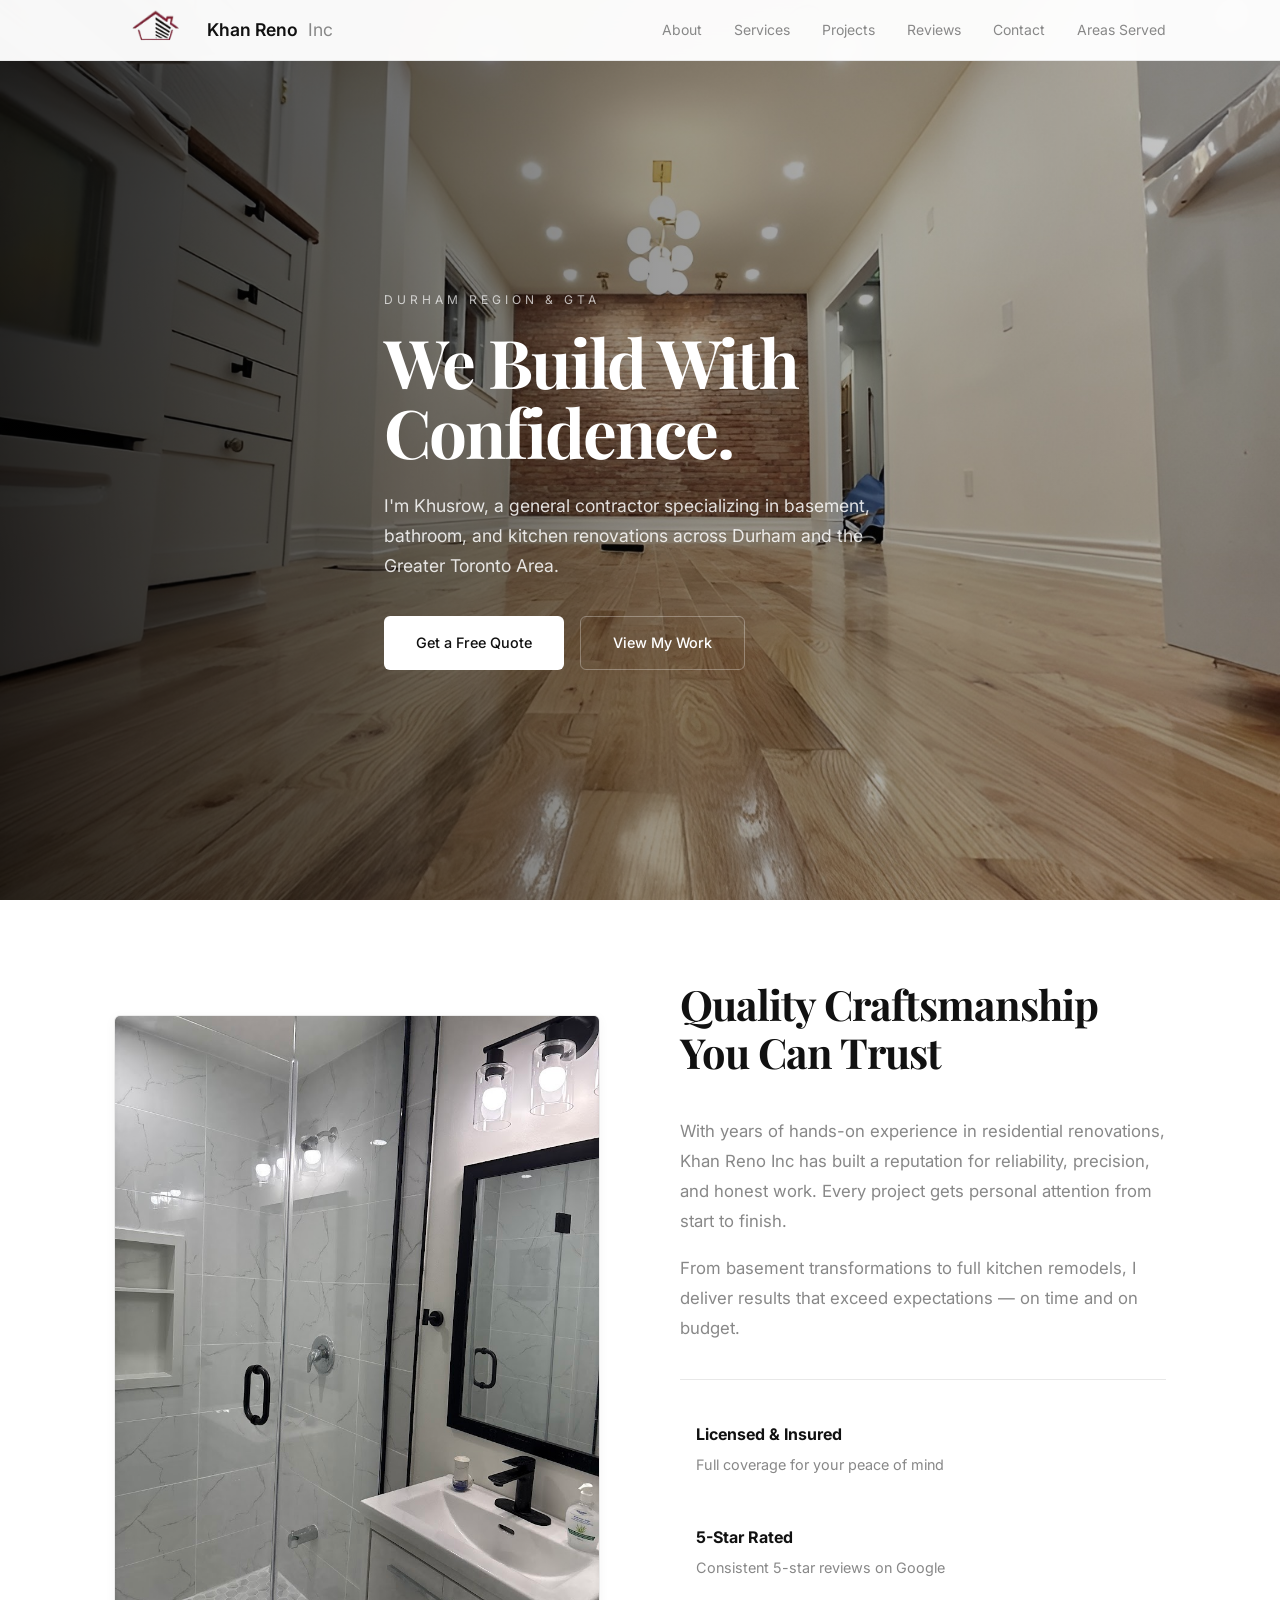
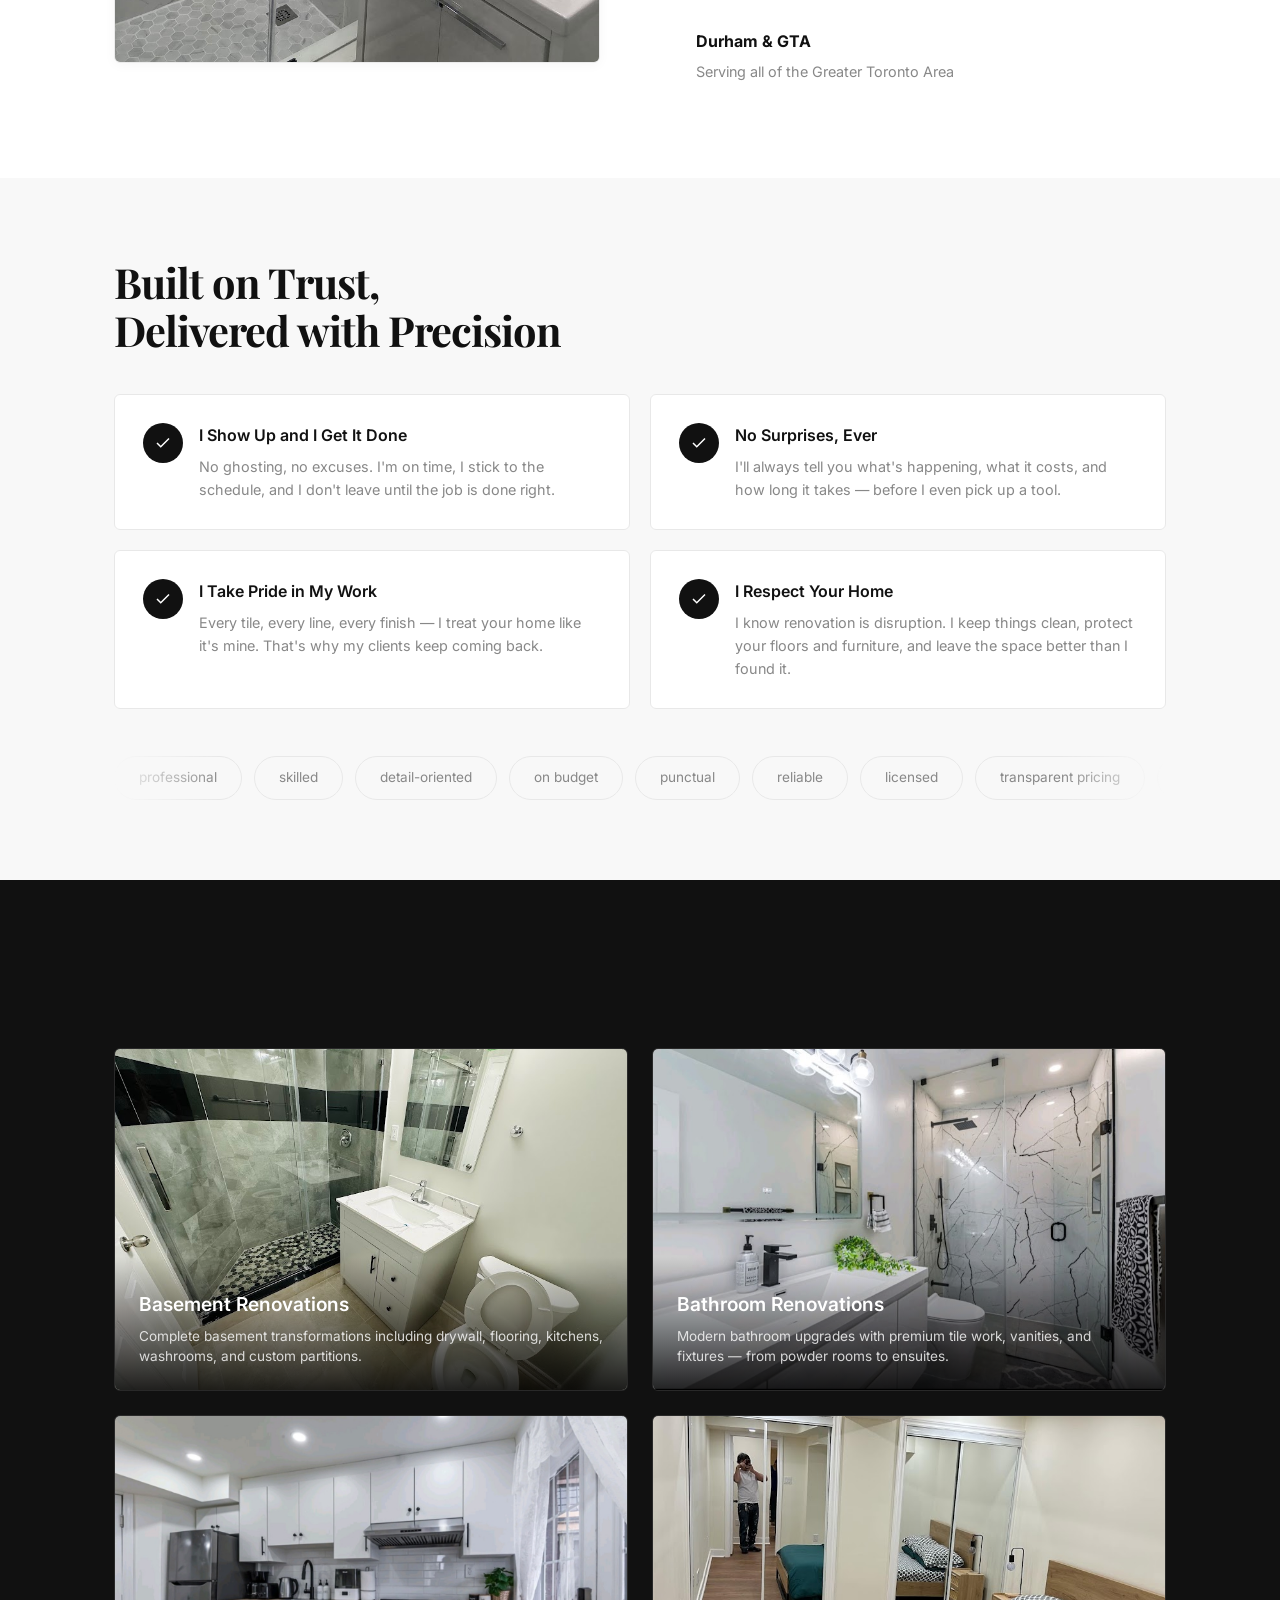
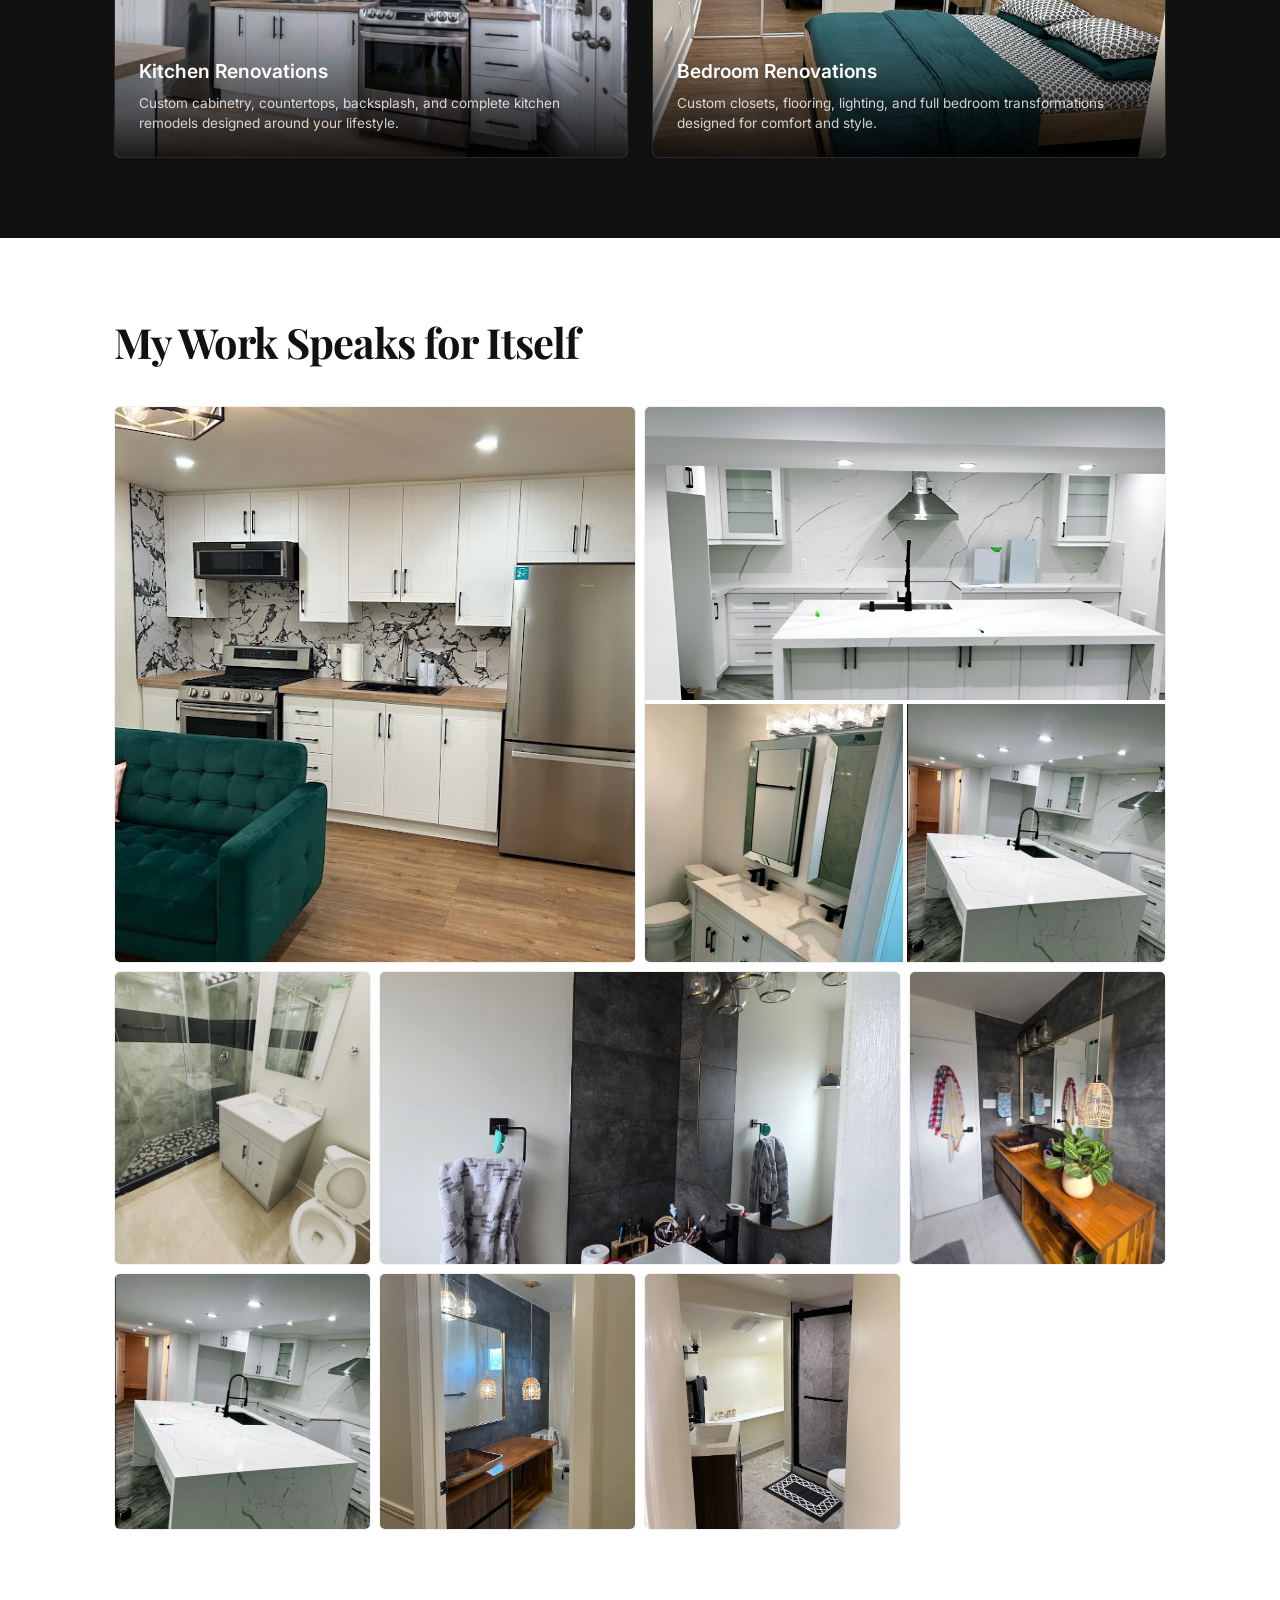
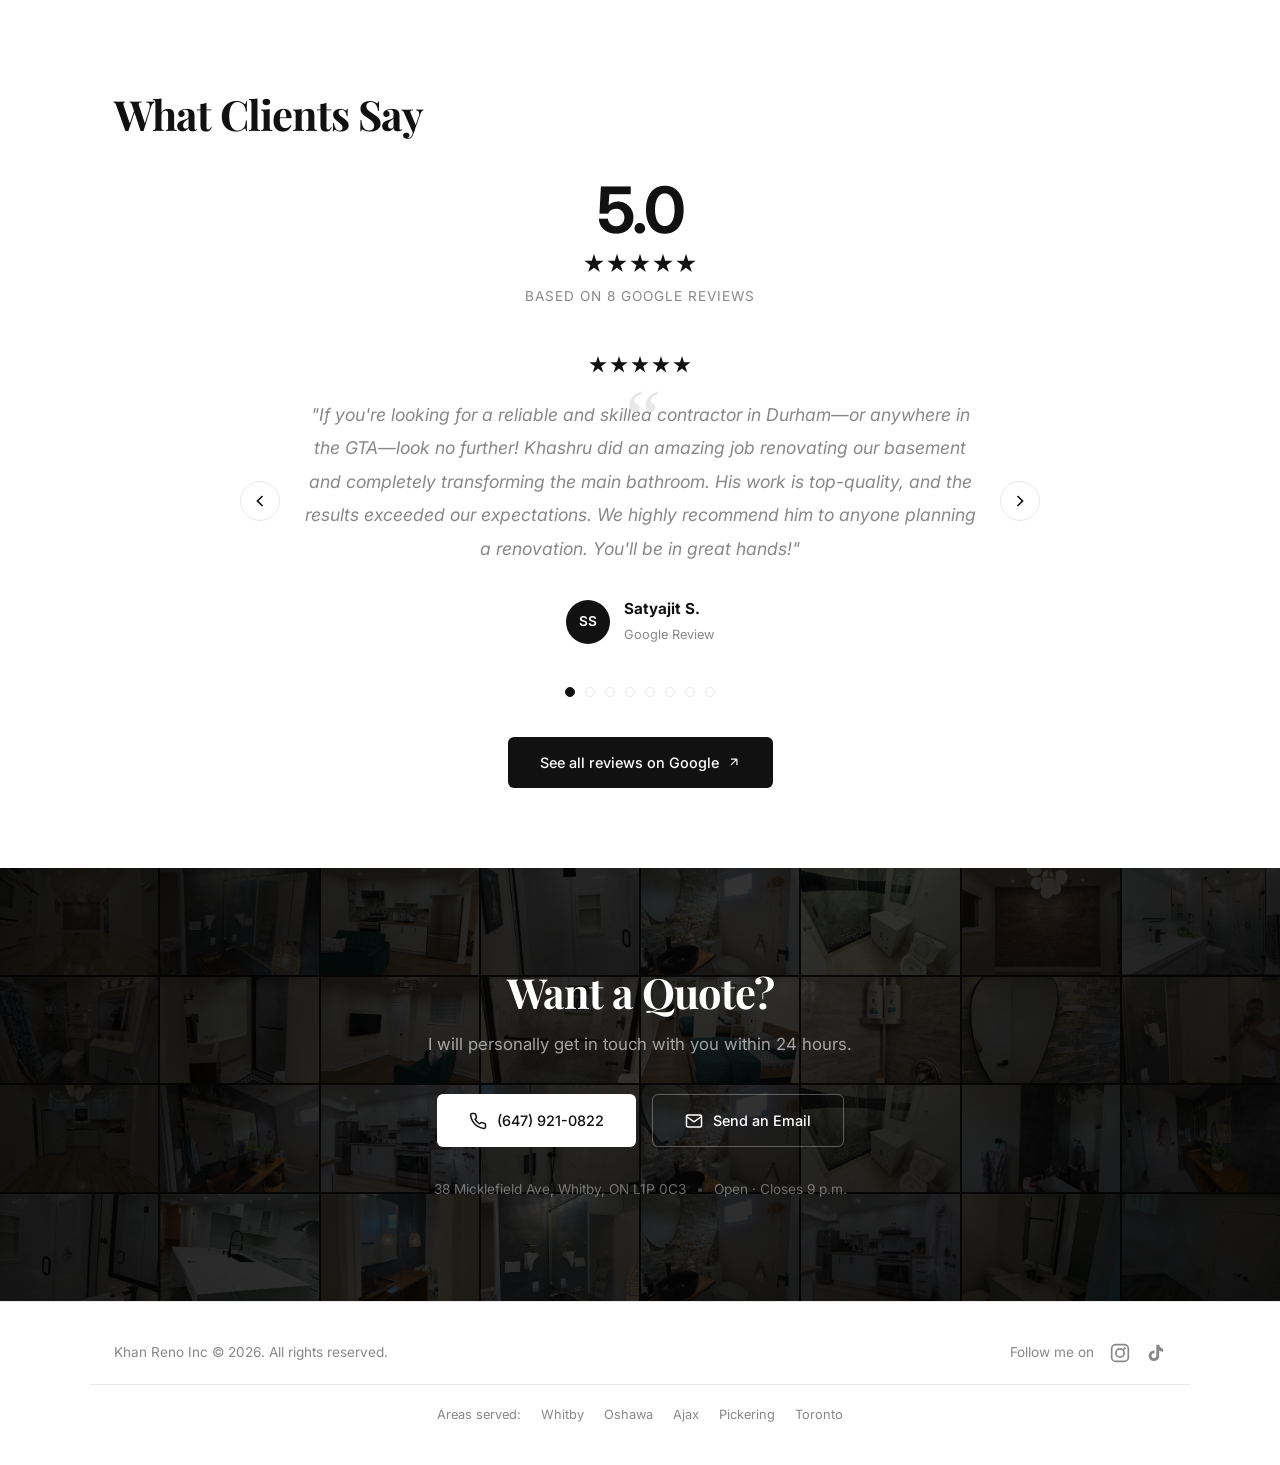
==== commit ebf411c0: "Replace nav phone with Areas Served link" ====
--- a/index.html
+++ b/index.html
@@ -143,7 +143,7 @@
         <a href="#projects">Projects</a>
         <a href="#reviews">Reviews</a>
         <a href="#quote">Contact</a>
-        <a href="tel:+16479210822" class="nav__phone">(647) 921-0822</a>
+        <a href="#areas">Areas Served</a>
       </div>
       <button type="button" class="nav__toggle" id="navToggle" aria-label="Menu">
         <span></span><span></span><span></span>
@@ -546,7 +546,7 @@
           <svg width="18" height="18" viewBox="0 0 24 24" fill="none" stroke="currentColor" stroke-width="2"><path d="M22 16.92v3a2 2 0 01-2.18 2 19.79 19.79 0 01-8.63-3.07 19.5 19.5 0 01-6-6 19.79 19.79 0 01-3.07-8.67A2 2 0 014.11 2h3a2 2 0 012 1.72c.127.96.361 1.903.7 2.81a2 2 0 01-.45 2.11L8.09 9.91a16 16 0 006 6l1.27-1.27a2 2 0 012.11-.45c.907.339 1.85.573 2.81.7A2 2 0 0122 16.92z"/></svg>
           (647) 921-0822
         </a>
-        <a href="https://mail.google.com/mail/?view=cm&fs=1&to=Khanreno.generalcontractor@gmail.com&su=Quote%20Request%20-%20Khan%20Reno%20Inc" target="_blank" rel="noopener" class="btn btn--outline-light">
+        <a href="mailto:Khanreno.generalcontractor@gmail.com?subject=Quote%20Request%20-%20Khan%20Reno%20Inc" class="btn btn--outline-light">
           <svg width="18" height="18" viewBox="0 0 24 24" fill="none" stroke="currentColor" stroke-width="2"><path d="M4 4h16c1.1 0 2 .9 2 2v12c0 1.1-.9 2-2 2H4c-1.1 0-2-.9-2-2V6c0-1.1.9-2 2-2z"/><polyline points="22,6 12,13 2,6"/></svg>
           Send an Email
         </a>
@@ -574,7 +574,7 @@
         </a>
       </div>
     </div>
-    <nav class="footer__areas" aria-label="Areas served">
+    <nav class="footer__areas" id="areas" aria-label="Areas served">
       <span>Areas served:</span>
       <a href="index.html">Whitby</a>
       <a href="oshawa.html">Oshawa</a>
--- a/styles.css
+++ b/styles.css
@@ -345,6 +345,17 @@
 .btn--outline-light:hover {
   border-color: rgba(255,255,255,0.7);
   background: rgba(255,255,255,0.05);
+}
+
+.btn--outline-dark {
+  background: transparent;
+  color: var(--black);
+  border: 1px solid rgba(0,0,0,0.25);
+}
+
+.btn--outline-dark:hover {
+  border-color: rgba(0,0,0,0.6);
+  background: rgba(0,0,0,0.04);
 }
 
 /* Sections */
@@ -1111,7 +1122,7 @@
   }
   .nav__links.open { display: flex; }
   .nav__links a { font-size: 1.1rem; }
-  .nav__toggle { display: flex; }
+  .nav__toggle { display: flex; position: relative; z-index: 201; }
 
   /* Hero */
   .hero { min-height: 85vh; }
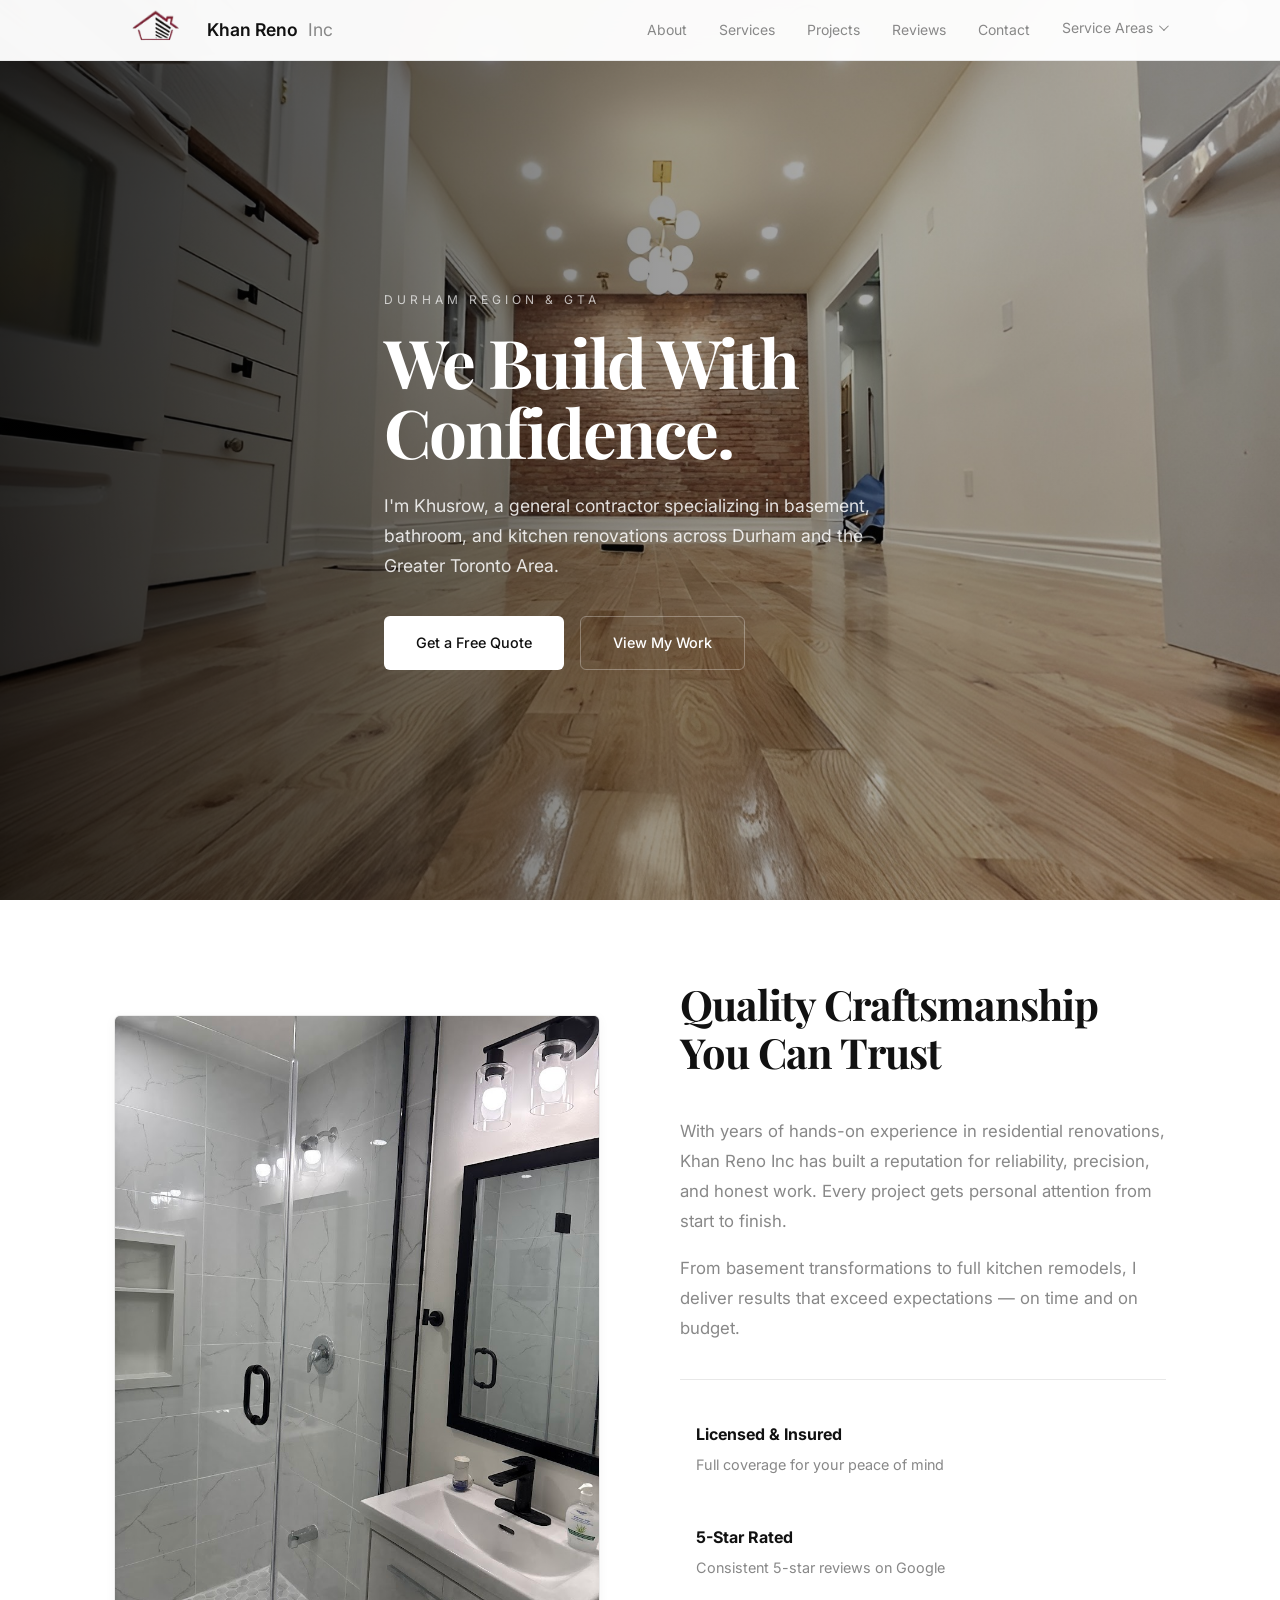
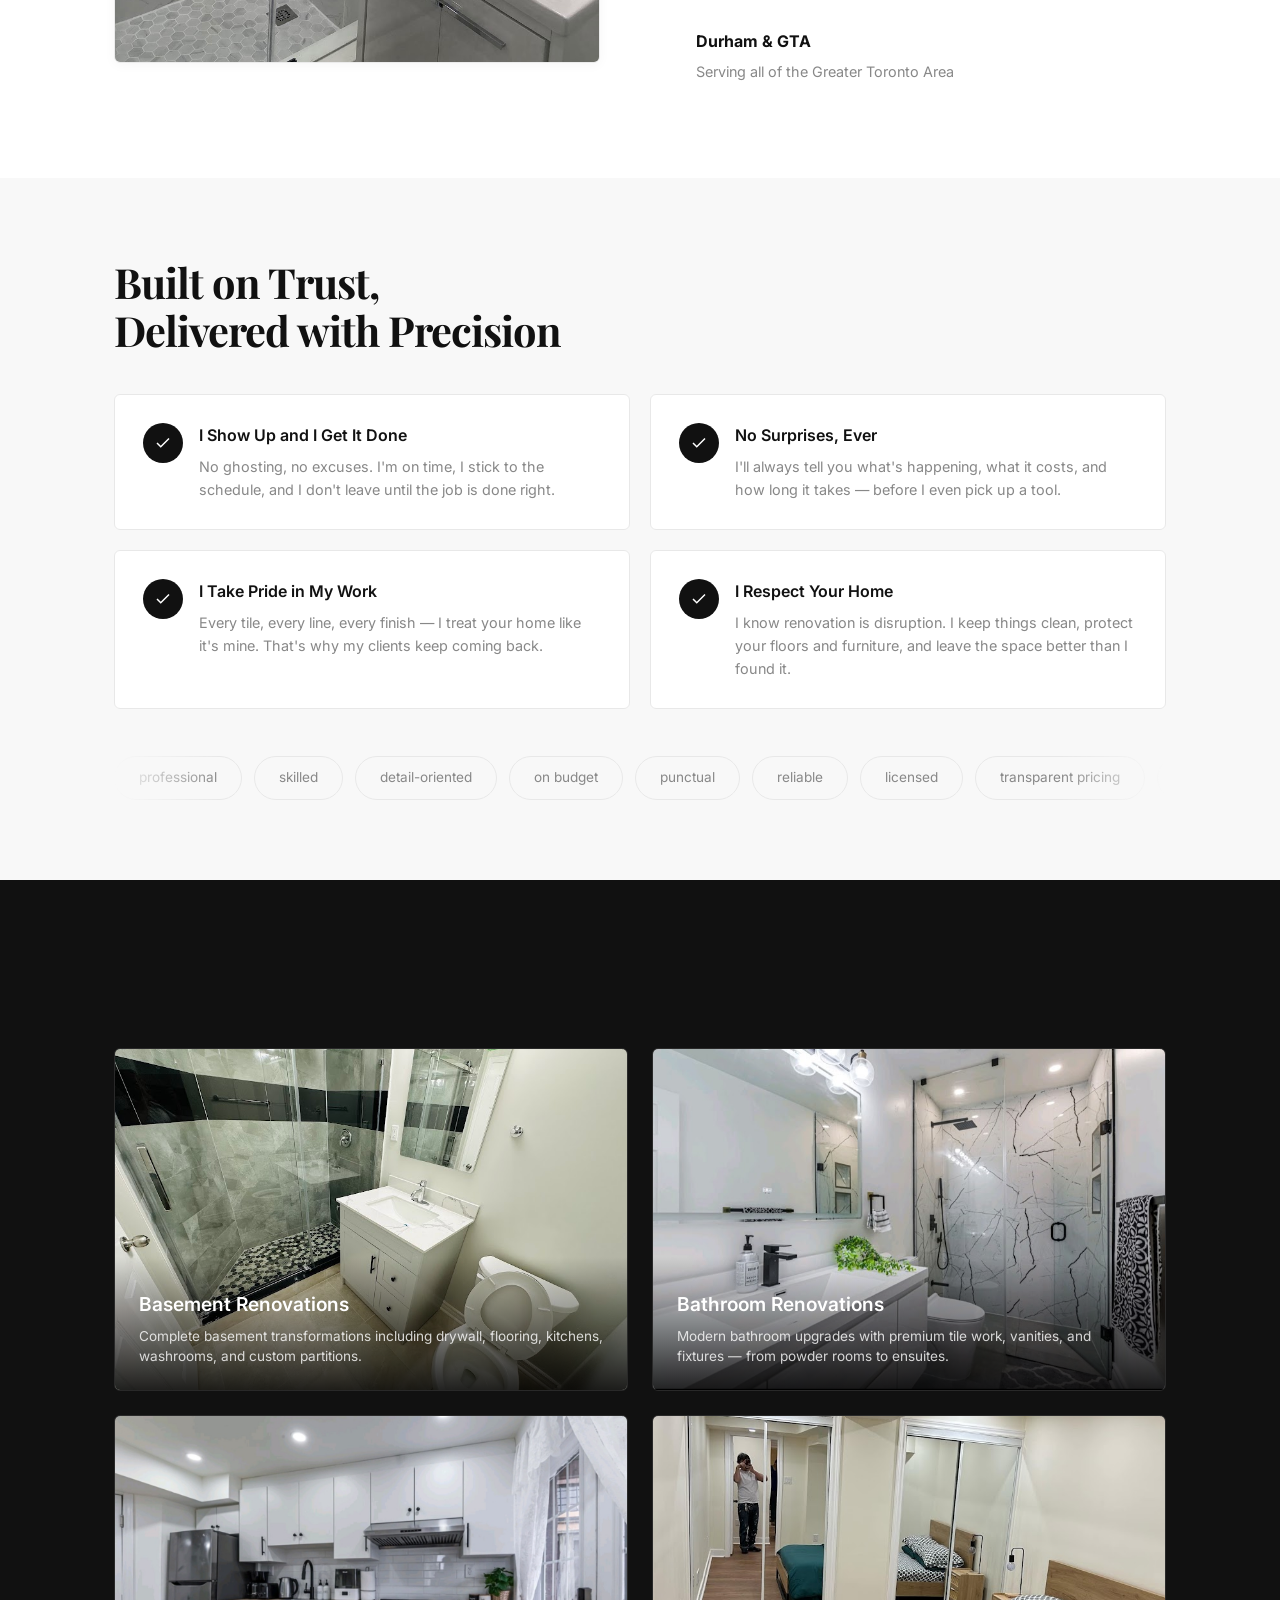
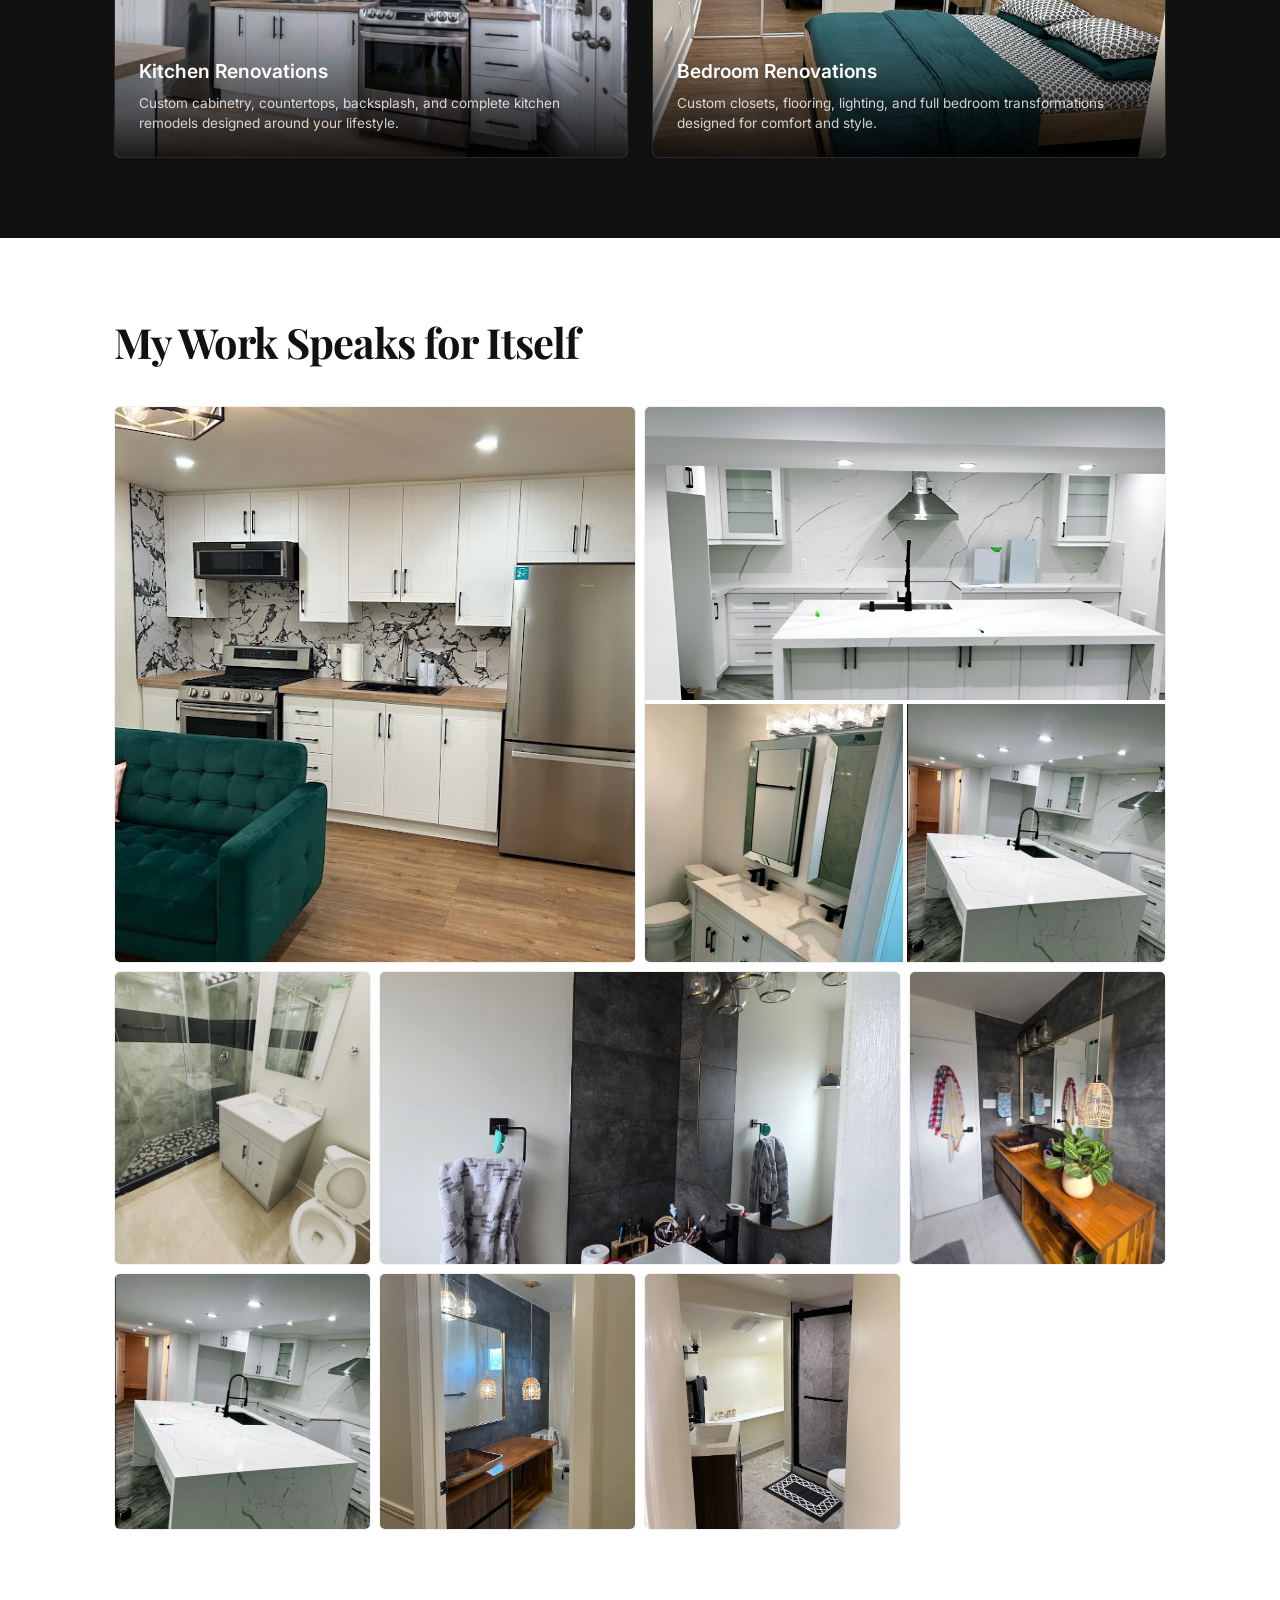
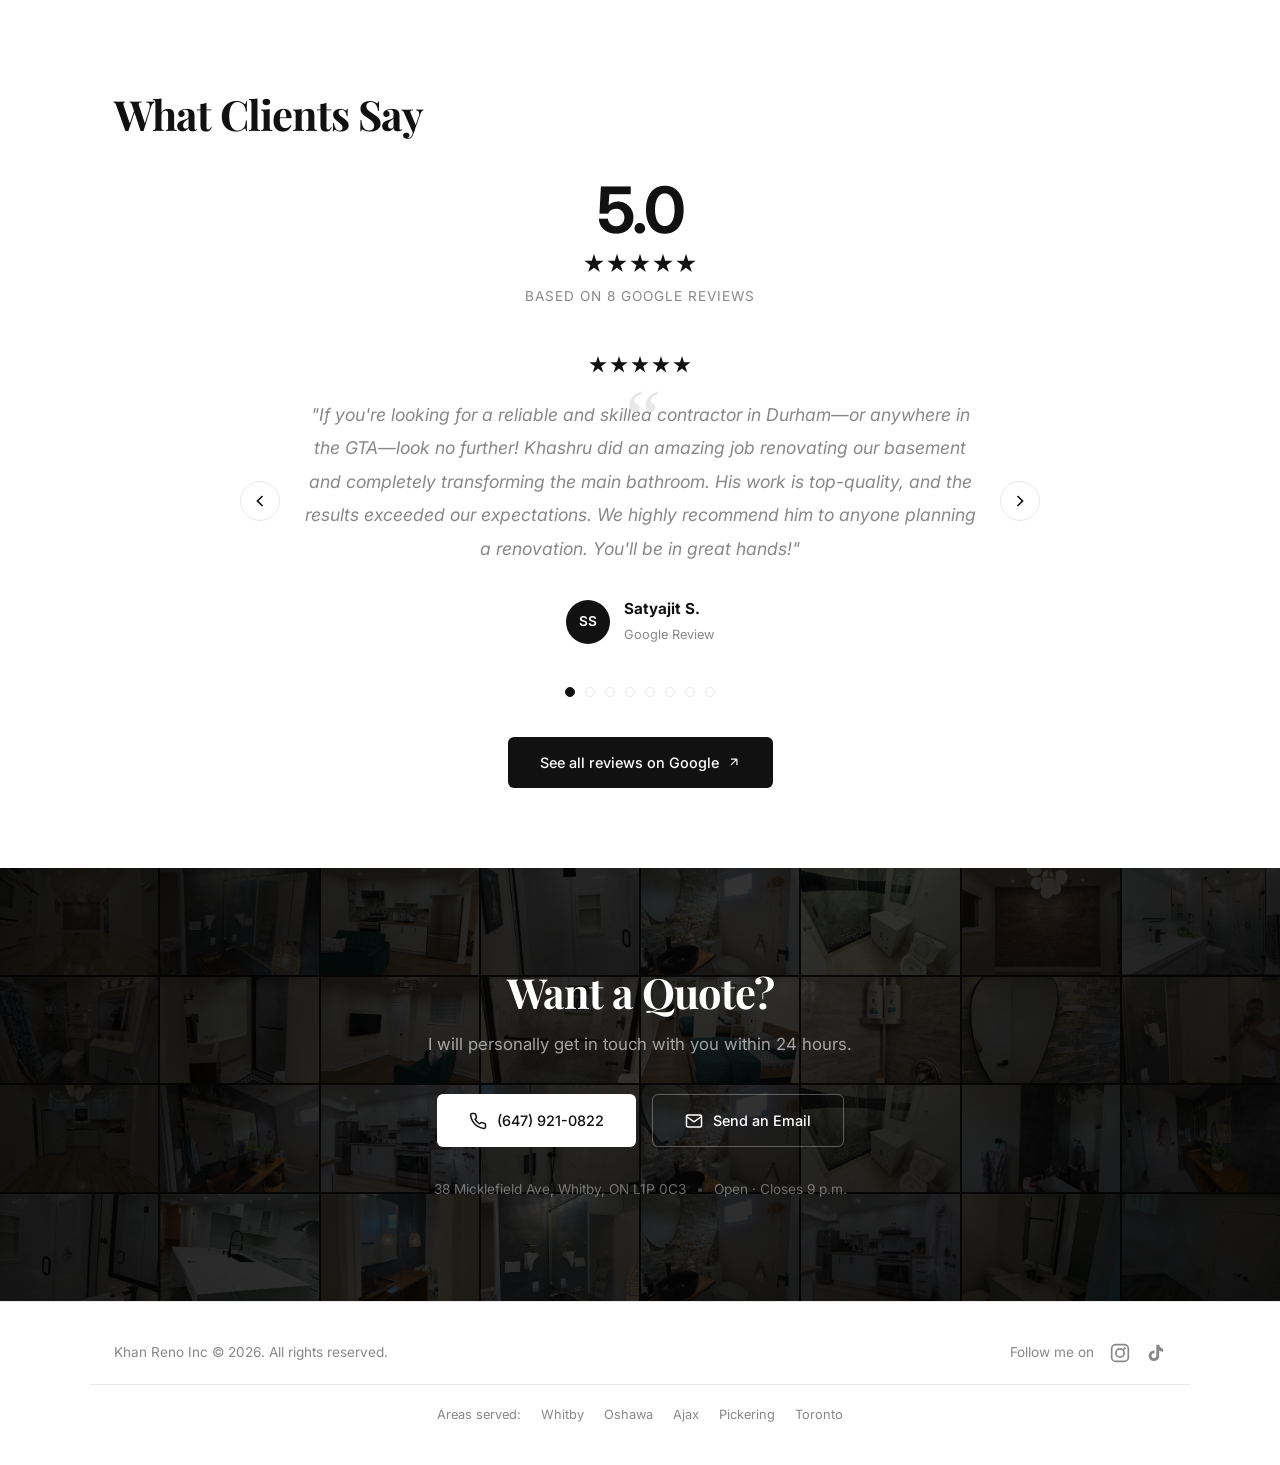
==== commit ed5a016f: "Replace Areas Served link with Service Areas dropdown menu" ====
--- a/index.html
+++ b/index.html
@@ -143,7 +143,16 @@
         <a href="#projects">Projects</a>
         <a href="#reviews">Reviews</a>
         <a href="#quote">Contact</a>
-        <a href="#areas">Areas Served</a>
+        <div class="nav__dropdown">
+          <button type="button" class="nav__dropbtn" aria-haspopup="true" aria-expanded="false">Service Areas</button>
+          <div class="nav__menu">
+            <a href="index.html">Whitby</a>
+            <a href="oshawa.html">Oshawa</a>
+            <a href="ajax.html">Ajax</a>
+            <a href="pickering.html">Pickering</a>
+            <a href="toronto.html">Toronto</a>
+          </div>
+        </div>
       </div>
       <button type="button" class="nav__toggle" id="navToggle" aria-label="Menu">
         <span></span><span></span><span></span>
--- a/styles.css
+++ b/styles.css
@@ -185,6 +185,70 @@
 
 .nav__links a:hover { color: var(--black); }
 .nav__links a:hover::after { width: 100%; }
+
+.nav__dropdown { position: relative; }
+
+.nav__dropbtn {
+  background: none;
+  border: none;
+  cursor: pointer;
+  font-family: inherit;
+  font-size: 0.875rem;
+  font-weight: 400;
+  color: var(--gray);
+  padding: 4px 0;
+  display: flex;
+  align-items: center;
+  gap: 6px;
+  transition: color 0.3s ease;
+}
+
+.nav__dropbtn::after {
+  content: '';
+  width: 7px;
+  height: 7px;
+  border: solid currentColor;
+  border-width: 0 1.5px 1.5px 0;
+  transform: rotate(45deg) translateY(-2px);
+  transition: transform 0.3s ease;
+}
+
+.nav__dropbtn:hover { color: var(--black); }
+
+.nav__dropdown.open .nav__dropbtn::after { transform: rotate(-135deg); }
+
+.nav__menu {
+  display: none;
+  position: absolute;
+  top: calc(100% + 12px);
+  right: 0;
+  min-width: 170px;
+  background: var(--white);
+  border: 1px solid var(--border);
+  border-radius: var(--radius);
+  box-shadow: 0 12px 32px rgba(0,0,0,0.12);
+  padding: 8px;
+  flex-direction: column;
+  z-index: 300;
+}
+
+.nav__dropdown:hover .nav__menu,
+.nav__dropdown:focus-within .nav__menu,
+.nav__dropdown.open .nav__menu { display: flex; }
+
+.nav__menu a {
+  padding: 9px 12px;
+  font-size: 0.875rem;
+  color: var(--gray);
+  text-decoration: none;
+  border-radius: 6px;
+  transition: color 0.2s ease, background 0.2s ease;
+}
+
+.nav__menu a:hover {
+  color: var(--black);
+  background: #f5f5f5;
+}
 
 .nav__toggle {
   display: none;
@@ -1123,6 +1187,17 @@
   .nav__links.open { display: flex; }
   .nav__links a { font-size: 1.1rem; }
   .nav__toggle { display: flex; position: relative; z-index: 201; }
+  .nav__dropdown { display: flex; flex-direction: column; align-items: center; }
+  .nav__dropbtn { font-size: 1.1rem; }
+  .nav__menu {
+    position: static;
+    background: transparent;
+    border: none;
+    box-shadow: none;
+    align-items: center;
+    padding: 0;
+  }
+  .nav__dropdown:not(.open) .nav__menu { display: none; }
 
   /* Hero */
   .hero { min-height: 85vh; }
